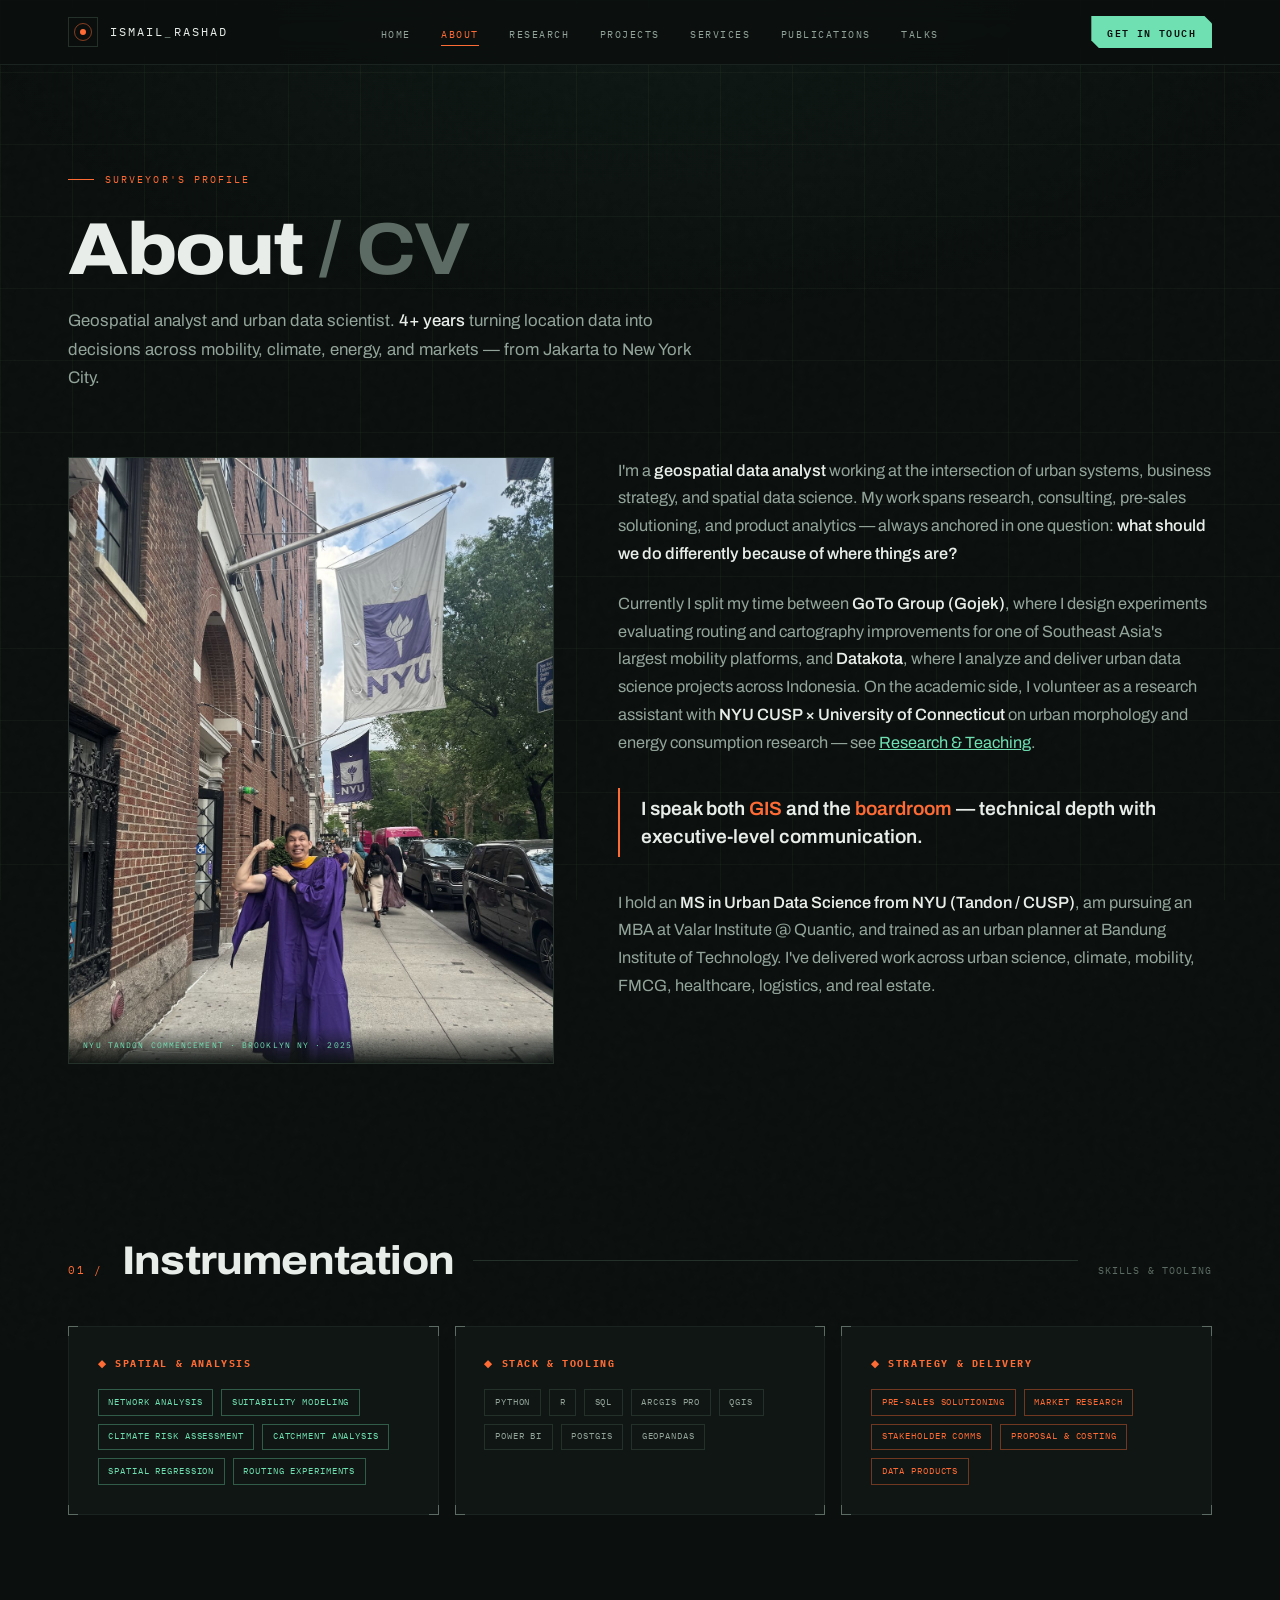
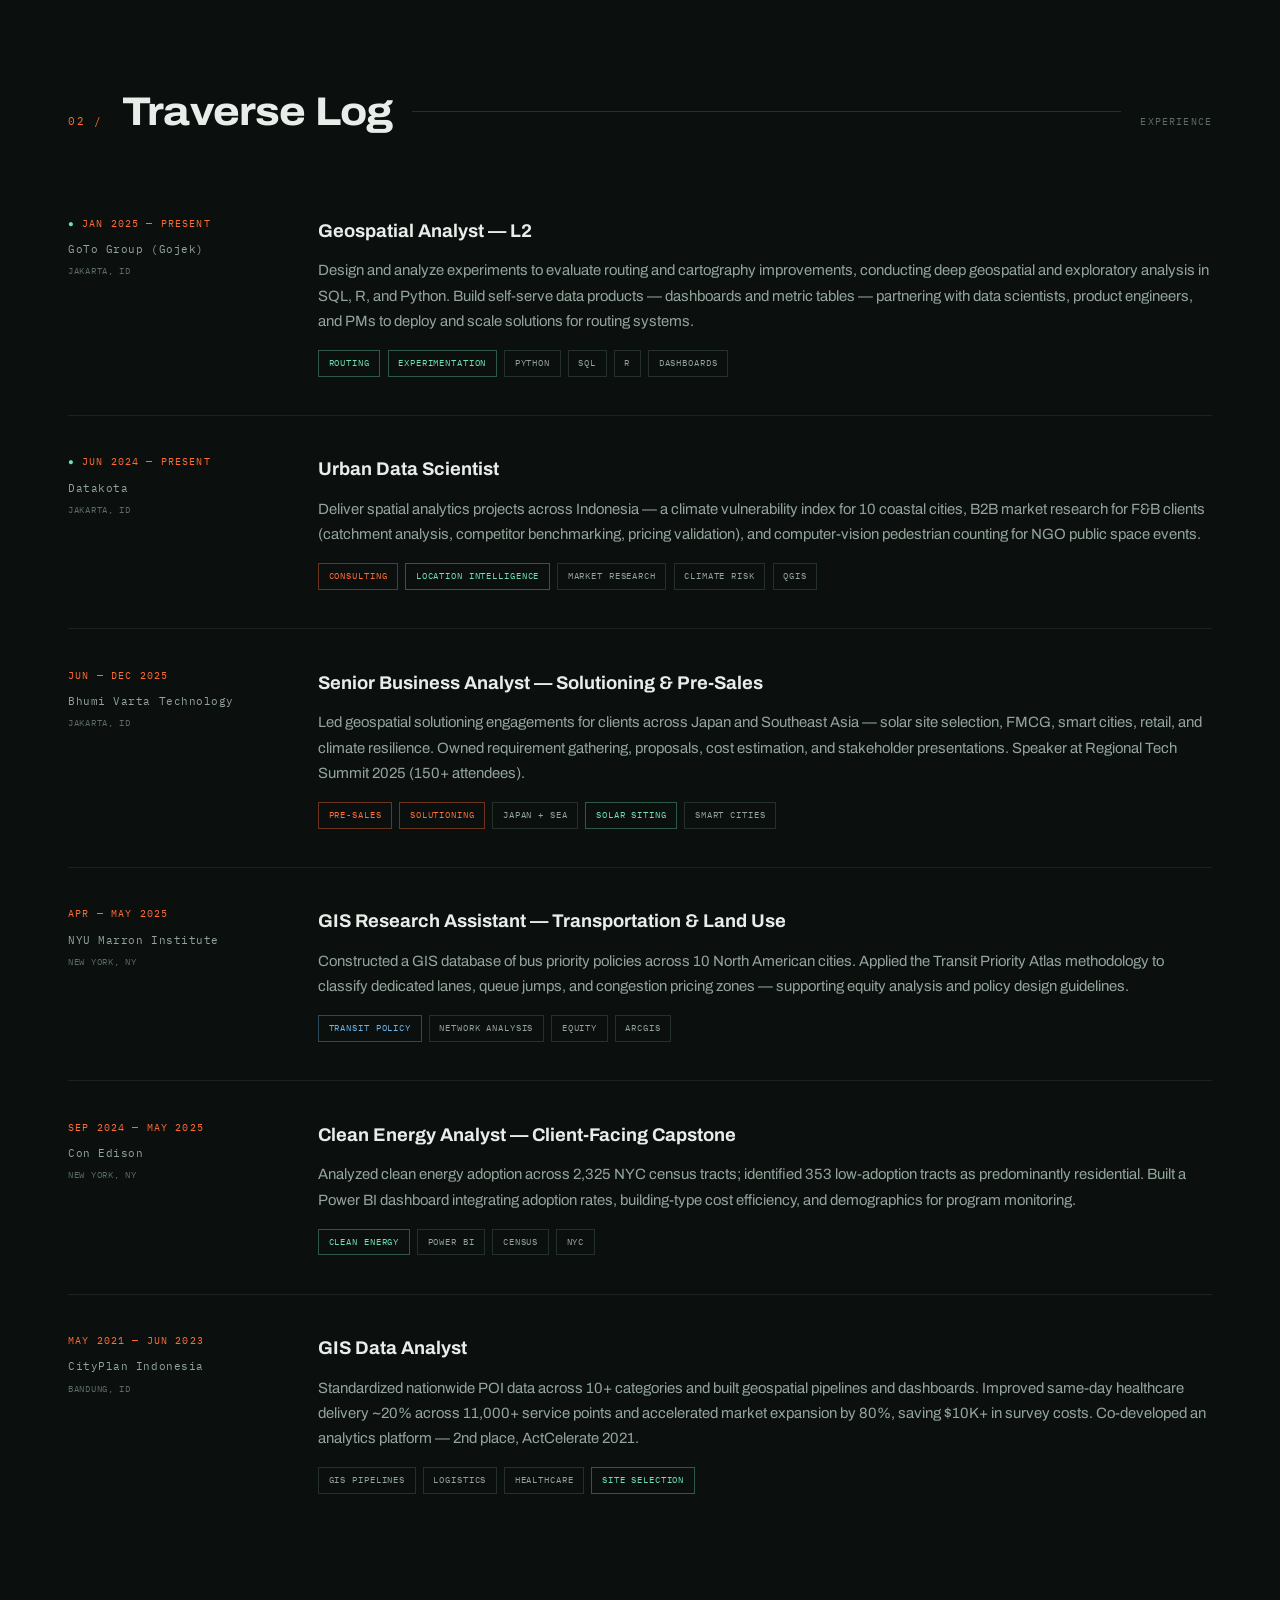
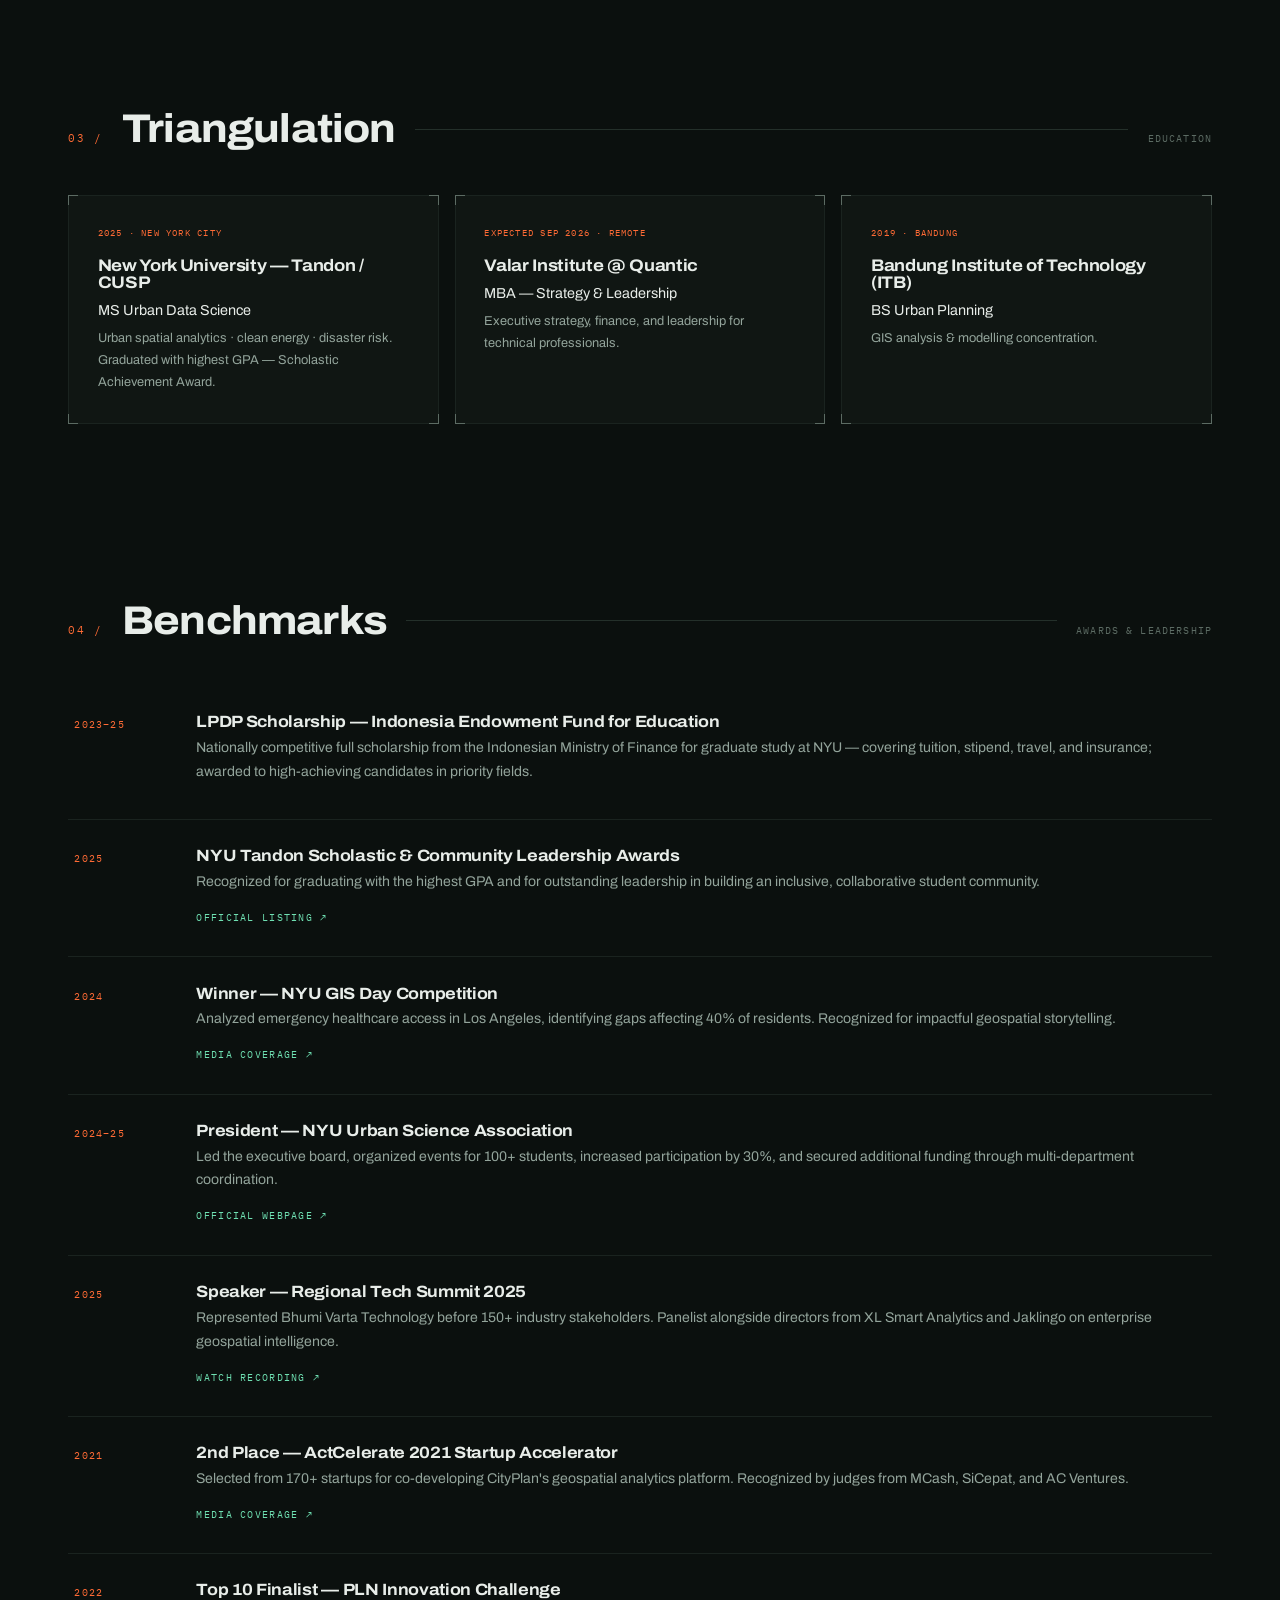
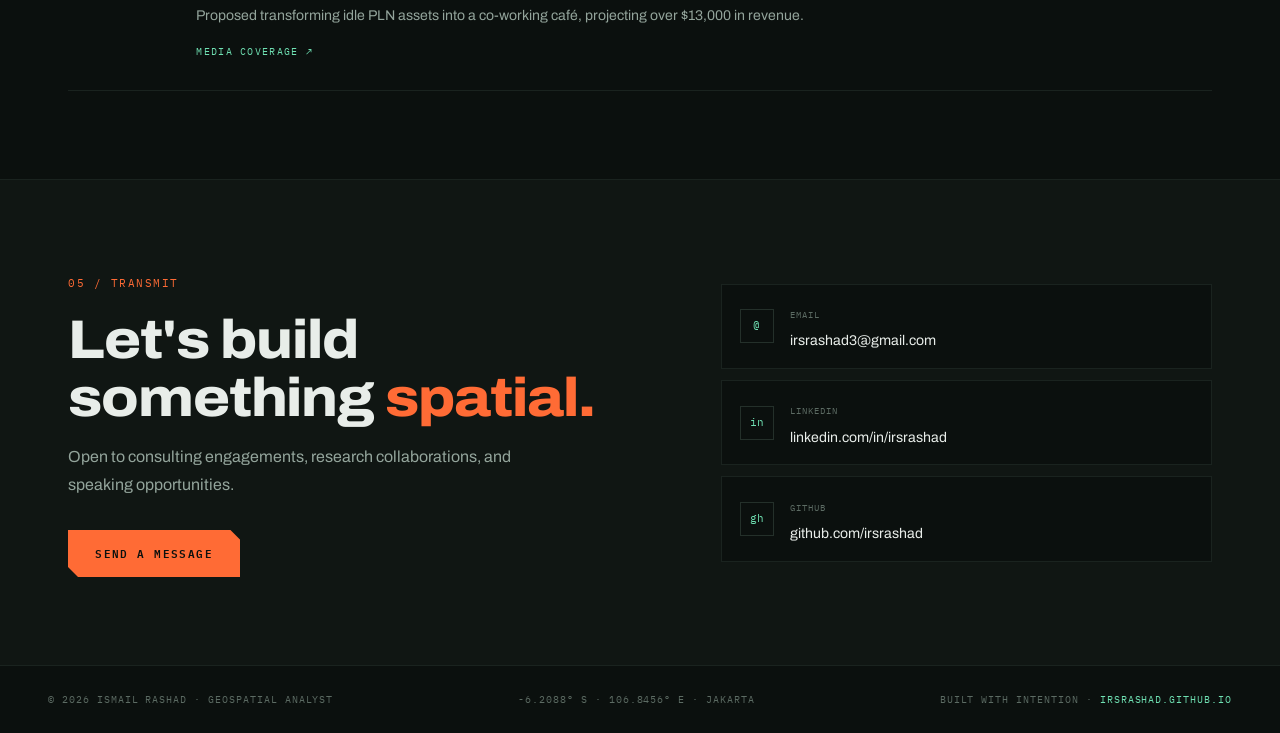
==== about.html @ 043fd542 "Move career map to home page, add image project cards, expand to 13 projects - Field Map section on " ====
<!DOCTYPE html>
<html lang="en">
<head>
  <meta charset="UTF-8" />
  <meta name="viewport" content="width=device-width, initial-scale=1.0" />
  <title>About — Ismail Rashad</title>
  <meta name="description" content="Profile, experience, education, and awards of Ismail Rashad — geospatial analyst and urban data scientist." />
  <link rel="preconnect" href="https://fonts.googleapis.com" />
  <link rel="preconnect" href="https://fonts.gstatic.com" crossorigin />
  <link href="https://fonts.googleapis.com/css2?family=Archivo:ital,wdth,wght@0,62..125,100..900;1,62..125,100..900&family=IBM+Plex+Mono:wght@400;500;600&display=swap" rel="stylesheet" />
  <link rel="stylesheet" href="assets/css/style.css" />
  <style>
    .profile-grid { display: grid; grid-template-columns: 0.9fr 1.1fr; gap: 4rem; align-items: start; }
    .photo-frame { position: relative; border: 1px solid var(--line); }
    .photo-frame img { display: block; width: 100%; aspect-ratio: 4/5; object-fit: cover; object-position: center top; filter: saturate(0.85); }
    .photo-frame .cap { position: absolute; left: 0; right: 0; bottom: 0; padding: 0.65rem 0.9rem; background: linear-gradient(transparent, rgba(11,16,14,0.92)); font-family: var(--font-mono); font-size: 0.53rem; letter-spacing: 0.13em; text-transform: uppercase; color: var(--mint); }
    .profile-bio p { color: var(--mist); font-size: 1.02rem; margin-bottom: 1.4rem; }
    .profile-bio p strong { color: var(--paper); font-weight: 550; }
    .pull-quote { border-left: 2px solid var(--survey); padding: 0.4rem 0 0.4rem 1.3rem; margin: 2rem 0; font-family: var(--font-display); font-size: 1.2rem; font-weight: 600; line-height: 1.45; color: var(--paper); }
    .pull-quote em { color: var(--survey); font-style: normal; }

    /* skills matrix */
    .skill-groups { display: grid; grid-template-columns: repeat(3, 1fr); gap: 1rem; }
    .skill-group h4 { font-family: var(--font-mono); font-size: 0.62rem; letter-spacing: 0.16em; text-transform: uppercase; color: var(--survey); margin-bottom: 1rem; }
    .skill-group .tags { gap: 0.5rem; }

    /* experience timeline */
    .xp-item {
      display: grid; grid-template-columns: 210px 1fr; gap: 2.5rem;
      padding: 2.4rem 0; border-bottom: 1px solid var(--line-soft); position: relative;
    }
    .xp-item:last-child { border-bottom: 0; }
    .xp-period { font-family: var(--font-mono); font-size: 0.6rem; letter-spacing: 0.12em; color: var(--survey); text-transform: uppercase; margin-bottom: 0.5rem; }
    .xp-org { font-family: var(--font-mono); font-size: 0.68rem; color: var(--mist); letter-spacing: 0.05em; }
    .xp-loc { font-family: var(--font-mono); font-size: 0.56rem; color: var(--faint); margin-top: 0.3rem; letter-spacing: 0.08em; }
    .xp-role { font-size: 1.15rem; font-weight: 700; font-family: var(--font-display); margin-bottom: 0.7rem; }
    .xp-desc { font-size: 0.93rem; color: var(--mist); margin-bottom: 1rem; }
    .xp-item.current .xp-period::before { content: '● '; color: var(--mint); }

    /* education */
    .edu-grid { display: grid; grid-template-columns: repeat(3, 1fr); gap: 1rem; }
    .edu-card .yr { font-family: var(--font-mono); font-size: 0.58rem; color: var(--survey); letter-spacing: 0.13em; margin-bottom: 1rem; display: block; }
    .edu-card h3 { font-size: 1.05rem; font-weight: 700; margin-bottom: 0.4rem; }
    .edu-card .deg { font-size: 0.9rem; color: var(--paper); margin-bottom: 0.35rem; }
    .edu-card .note { font-size: 0.8rem; color: var(--mist); }

    /* awards */
    .award-row {
      display: grid; grid-template-columns: 90px 1fr auto; gap: 2rem; align-items: start;
      padding: 1.7rem 0.4rem; border-bottom: 1px solid var(--line-soft);
      transition: background 0.2s, padding-left 0.25s;
    }
    .award-row:hover { background: var(--ink-2); padding-left: 1rem; }
    .award-yr { font-family: var(--font-mono); font-size: 0.62rem; color: var(--survey); letter-spacing: 0.12em; padding-top: 0.25rem; }
    .award-row h3 { font-size: 1.02rem; font-weight: 700; margin-bottom: 0.35rem; }
    .award-row p { font-size: 0.88rem; color: var(--mist); margin-bottom: 0.5rem; }
    @media (max-width: 920px) {
      .profile-grid { grid-template-columns: 1fr; gap: 2.5rem; }
      .skill-groups, .edu-grid { grid-template-columns: 1fr; }
      .xp-item { grid-template-columns: 1fr; gap: 0.7rem; }
      .award-row { grid-template-columns: 1fr; gap: 0.4rem; }
    }
  </style>
</head>
<body>
  <div class="graticule"></div>
  <div class="grain"></div>

  <header class="site-nav">
    <div class="nav-inner">
      <a class="brand" href="index.html">
        <span class="brand-mark"></span>
        <span class="brand-name">ISMAIL<em>_</em>RASHAD</span>
      </a>
      <ul class="nav-links">
        <li><a href="index.html">Home</a></li>
        <li><a href="about.html" class="active">About</a></li>
        <li><a href="research.html">Research</a></li>
        <li><a href="projects.html">Projects</a></li>
        <li><a href="services.html">Services</a></li>
        <li><a href="publications.html">Publications</a></li>
        <li><a href="talks.html">Talks</a></li>
      </ul>
      <a class="nav-cta" href="mailto:irsrashad3@gmail.com">Get in touch</a>
      <button class="nav-burger" aria-label="Menu"><span></span></button>
    </div>
  </header>
  <nav class="mobile-menu">
    <a href="index.html">Home</a>
    <a href="about.html" class="active">About</a>
    <a href="research.html">Research</a>
    <a href="projects.html">Projects</a>
    <a href="services.html">Services</a>
    <a href="publications.html">Publications</a>
    <a href="talks.html">Talks</a>
    <a href="mailto:irsrashad3@gmail.com">Get in touch ↗</a>
  </nav>

  <main>
    <div class="page-head">
      <span class="kicker">Surveyor's Profile</span>
      <h1>About <span class="dim">/ CV</span></h1>
      <p class="lede">Geospatial analyst and urban data scientist. <strong>4+ years</strong> turning location data into decisions across mobility, climate, energy, and markets — from Jakarta to New York City.</p>
    </div>

    <!-- PROFILE -->
    <section class="section" style="padding-top:1rem">
      <div class="profile-grid">
        <div class="reveal">
          <div class="photo-frame">
            <img src="photo.jpeg" alt="Ismail Rashad at NYU Tandon commencement" />
            <div class="cap">NYU TANDON COMMENCEMENT · BROOKLYN NY · 2025</div>
          </div>
        </div>
        <div class="profile-bio reveal d1">
          <p>I'm a <strong>geospatial data analyst</strong> working at the intersection of urban systems, business strategy, and spatial data science. My work spans research, consulting, pre-sales solutioning, and product analytics — always anchored in one question: <strong>what should we do differently because of where things are?</strong></p>
          <p>Currently I split my time between <strong>GoTo Group (Gojek)</strong>, where I design experiments evaluating routing and cartography improvements for one of Southeast Asia's largest mobility platforms, and <strong>Datakota</strong>, where I analyze and deliver urban data science projects across Indonesia. On the academic side, I volunteer as a research assistant with <strong>NYU CUSP × University of Connecticut</strong> on urban morphology and energy consumption research — see <a href="research.html" style="color:var(--mint)">Research &amp; Teaching</a>.</p>
          <div class="pull-quote">I speak both <em>GIS</em> and the <em>boardroom</em> — technical depth with executive-level communication.</div>
          <p>I hold an <strong>MS in Urban Data Science from NYU (Tandon / CUSP)</strong>, am pursuing an MBA at Valar Institute @ Quantic, and trained as an urban planner at Bandung Institute of Technology. I've delivered work across urban science, climate, mobility, FMCG, healthcare, logistics, and real estate.</p>
        </div>
      </div>
    </section>

    <!-- SKILLS -->
    <section class="section">
      <div class="section-head reveal">
        <span class="idx">01 /</span><h2>Instrumentation</h2><div class="rule"></div>
        <span class="side-note">SKILLS & TOOLING</span>
      </div>
      <div class="skill-groups">
        <div class="xcard skill-group reveal"><span class="xtick"></span>
          <h4>◆ Spatial & Analysis</h4>
          <div class="tags">
            <span class="tag cool">Network Analysis</span><span class="tag cool">Suitability Modeling</span>
            <span class="tag cool">Climate Risk Assessment</span><span class="tag cool">Catchment Analysis</span>
            <span class="tag cool">Spatial Regression</span><span class="tag cool">Routing Experiments</span>
          </div>
        </div>
        <div class="xcard skill-group reveal d1"><span class="xtick"></span>
          <h4>◆ Stack & Tooling</h4>
          <div class="tags">
            <span class="tag">Python</span><span class="tag">R</span><span class="tag">SQL</span>
            <span class="tag">ArcGIS Pro</span><span class="tag">QGIS</span><span class="tag">Power BI</span>
            <span class="tag">PostGIS</span><span class="tag">GeoPandas</span>
          </div>
        </div>
        <div class="xcard skill-group reveal d2"><span class="xtick"></span>
          <h4>◆ Strategy & Delivery</h4>
          <div class="tags">
            <span class="tag hot">Pre-Sales Solutioning</span><span class="tag hot">Market Research</span>
            <span class="tag hot">Stakeholder Comms</span><span class="tag hot">Proposal & Costing</span>
            <span class="tag hot">Data Products</span>
          </div>
        </div>
      </div>
    </section>

    <!-- EXPERIENCE -->
    <section class="section">
      <div class="section-head reveal">
        <span class="idx">02 /</span><h2>Traverse Log</h2><div class="rule"></div>
        <span class="side-note">EXPERIENCE</span>
      </div>
      <div>
        <div class="xp-item current reveal">
          <div><div class="xp-period">Jan 2025 — Present</div><div class="xp-org">GoTo Group (Gojek)</div><div class="xp-loc">JAKARTA, ID</div></div>
          <div>
            <div class="xp-role">Geospatial Analyst — L2</div>
            <div class="xp-desc">Design and analyze experiments to evaluate routing and cartography improvements, conducting deep geospatial and exploratory analysis in SQL, R, and Python. Build self-serve data products — dashboards and metric tables — partnering with data scientists, product engineers, and PMs to deploy and scale solutions for routing systems.</div>
            <div class="tags"><span class="tag cool">Routing</span><span class="tag cool">Experimentation</span><span class="tag">Python</span><span class="tag">SQL</span><span class="tag">R</span><span class="tag">Dashboards</span></div>
          </div>
        </div>
        <div class="xp-item current reveal">
          <div><div class="xp-period">Jun 2024 — Present</div><div class="xp-org">Datakota</div><div class="xp-loc">JAKARTA, ID</div></div>
          <div>
            <div class="xp-role">Urban Data Scientist</div>
            <div class="xp-desc">Deliver spatial analytics projects across Indonesia — a climate vulnerability index for 10 coastal cities, B2B market research for F&B clients (catchment analysis, competitor benchmarking, pricing validation), and computer-vision pedestrian counting for NGO public space events.</div>
            <div class="tags"><span class="tag hot">Consulting</span><span class="tag cool">Location Intelligence</span><span class="tag">Market Research</span><span class="tag">Climate Risk</span><span class="tag">QGIS</span></div>
          </div>
        </div>
        <div class="xp-item reveal">
          <div><div class="xp-period">Jun — Dec 2025</div><div class="xp-org">Bhumi Varta Technology</div><div class="xp-loc">JAKARTA, ID</div></div>
          <div>
            <div class="xp-role">Senior Business Analyst — Solutioning & Pre-Sales</div>
            <div class="xp-desc">Led geospatial solutioning engagements for clients across Japan and Southeast Asia — solar site selection, FMCG, smart cities, retail, and climate resilience. Owned requirement gathering, proposals, cost estimation, and stakeholder presentations. Speaker at Regional Tech Summit 2025 (150+ attendees).</div>
            <div class="tags"><span class="tag hot">Pre-Sales</span><span class="tag hot">Solutioning</span><span class="tag">Japan + SEA</span><span class="tag cool">Solar Siting</span><span class="tag">Smart Cities</span></div>
          </div>
        </div>
        <div class="xp-item reveal">
          <div><div class="xp-period">Apr — May 2025</div><div class="xp-org">NYU Marron Institute</div><div class="xp-loc">NEW YORK, NY</div></div>
          <div>
            <div class="xp-role">GIS Research Assistant — Transportation & Land Use</div>
            <div class="xp-desc">Constructed a GIS database of bus priority policies across 10 North American cities. Applied the Transit Priority Atlas methodology to classify dedicated lanes, queue jumps, and congestion pricing zones — supporting equity analysis and policy design guidelines.</div>
            <div class="tags"><span class="tag hydro">Transit Policy</span><span class="tag">Network Analysis</span><span class="tag">Equity</span><span class="tag">ArcGIS</span></div>
          </div>
        </div>
        <div class="xp-item reveal">
          <div><div class="xp-period">Sep 2024 — May 2025</div><div class="xp-org">Con Edison</div><div class="xp-loc">NEW YORK, NY</div></div>
          <div>
            <div class="xp-role">Clean Energy Analyst — Client-Facing Capstone</div>
            <div class="xp-desc">Analyzed clean energy adoption across 2,325 NYC census tracts; identified 353 low-adoption tracts as predominantly residential. Built a Power BI dashboard integrating adoption rates, building-type cost efficiency, and demographics for program monitoring.</div>
            <div class="tags"><span class="tag cool">Clean Energy</span><span class="tag">Power BI</span><span class="tag">Census</span><span class="tag">NYC</span></div>
          </div>
        </div>
        <div class="xp-item reveal">
          <div><div class="xp-period">May 2021 — Jun 2023</div><div class="xp-org">CityPlan Indonesia</div><div class="xp-loc">BANDUNG, ID</div></div>
          <div>
            <div class="xp-role">GIS Data Analyst</div>
            <div class="xp-desc">Standardized nationwide POI data across 10+ categories and built geospatial pipelines and dashboards. Improved same-day healthcare delivery ~20% across 11,000+ service points and accelerated market expansion by 80%, saving $10K+ in survey costs. Co-developed an analytics platform — 2nd place, ActCelerate 2021.</div>
            <div class="tags"><span class="tag">GIS Pipelines</span><span class="tag">Logistics</span><span class="tag">Healthcare</span><span class="tag cool">Site Selection</span></div>
          </div>
        </div>
      </div>
    </section>

    <!-- EDUCATION -->
    <section class="section">
      <div class="section-head reveal">
        <span class="idx">03 /</span><h2>Triangulation</h2><div class="rule"></div>
        <span class="side-note">EDUCATION</span>
      </div>
      <div class="edu-grid">
        <div class="xcard edu-card reveal"><span class="xtick"></span>
          <span class="yr">2025 · NEW YORK CITY</span>
          <h3>New York University — Tandon / CUSP</h3>
          <div class="deg">MS Urban Data Science</div>
          <div class="note">Urban spatial analytics · clean energy · disaster risk. Graduated with highest GPA — Scholastic Achievement Award.</div>
        </div>
        <div class="xcard edu-card reveal d1"><span class="xtick"></span>
          <span class="yr">EXPECTED SEP 2026 · REMOTE</span>
          <h3>Valar Institute @ Quantic</h3>
          <div class="deg">MBA — Strategy & Leadership</div>
          <div class="note">Executive strategy, finance, and leadership for technical professionals.</div>
        </div>
        <div class="xcard edu-card reveal d2"><span class="xtick"></span>
          <span class="yr">2019 · BANDUNG</span>
          <h3>Bandung Institute of Technology (ITB)</h3>
          <div class="deg">BS Urban Planning</div>
          <div class="note">GIS analysis & modelling concentration.</div>
        </div>
      </div>
    </section>

    <!-- AWARDS -->
    <section class="section">
      <div class="section-head reveal">
        <span class="idx">04 /</span><h2>Benchmarks</h2><div class="rule"></div>
        <span class="side-note">AWARDS & LEADERSHIP</span>
      </div>
      <div class="reveal">
        <div class="award-row">
          <span class="award-yr">2023–25</span>
          <div>
            <h3>LPDP Scholarship — Indonesia Endowment Fund for Education</h3>
            <p>Nationally competitive full scholarship from the Indonesian Ministry of Finance for graduate study at NYU — covering tuition, stipend, travel, and insurance; awarded to high-achieving candidates in priority fields.</p>
          </div>
        </div>
        <div class="award-row">
          <span class="award-yr">2025</span>
          <div>
            <h3>NYU Tandon Scholastic & Community Leadership Awards</h3>
            <p>Recognized for graduating with the highest GPA and for outstanding leadership in building an inclusive, collaborative student community.</p>
            <a class="text-link ext" href="https://engineering.nyu.edu/life-tandon/student-life/commencement/2025/awards#chapter-id-70611" target="_blank" rel="noopener">Official listing</a>
          </div>
        </div>
        <div class="award-row">
          <span class="award-yr">2024</span>
          <div>
            <h3>Winner — NYU GIS Day Competition</h3>
            <p>Analyzed emergency healthcare access in Los Angeles, identifying gaps affecting 40% of residents. Recognized for impactful geospatial storytelling.</p>
            <a class="text-link ext" href="https://www.instagram.com/p/DDKSDlGxtjc/" target="_blank" rel="noopener">Media coverage</a>
          </div>
        </div>
        <div class="award-row">
          <span class="award-yr">2024–25</span>
          <div>
            <h3>President — NYU Urban Science Association</h3>
            <p>Led the executive board, organized events for 100+ students, increased participation by 30%, and secured additional funding through multi-department coordination.</p>
            <a class="text-link ext" href="https://engage.nyu.edu/organization/applied-urban-science-association" target="_blank" rel="noopener">Official webpage</a>
          </div>
        </div>
        <div class="award-row">
          <span class="award-yr">2025</span>
          <div>
            <h3>Speaker — Regional Tech Summit 2025</h3>
            <p>Represented Bhumi Varta Technology before 150+ industry stakeholders. Panelist alongside directors from XL Smart Analytics and Jaklingo on enterprise geospatial intelligence.</p>
            <a class="text-link ext" href="https://www.youtube.com/watch?v=IjTO3rHgfrs&t=1560s" target="_blank" rel="noopener">Watch recording</a>
          </div>
        </div>
        <div class="award-row">
          <span class="award-yr">2021</span>
          <div>
            <h3>2nd Place — ActCelerate 2021 Startup Accelerator</h3>
            <p>Selected from 170+ startups for co-developing CityPlan's geospatial analytics platform. Recognized by judges from MCash, SiCepat, and AC Ventures.</p>
            <a class="text-link ext" href="https://news.dailysocial.id/post/algobash-menjadi-pemenang-actcelerate-2021/" target="_blank" rel="noopener">Media coverage</a>
          </div>
        </div>
        <div class="award-row">
          <span class="award-yr">2022</span>
          <div>
            <h3>Top 10 Finalist — PLN Innovation Challenge</h3>
            <p>Proposed transforming idle PLN assets into a co-working café, projecting over $13,000 in revenue.</p>
            <a class="text-link ext" href="https://www.linkedin.com/posts/cityplanindonesia_cityplan-pln-startup-activity-7043492118874488833-aIBo" target="_blank" rel="noopener">Media coverage</a>
          </div>
        </div>
      </div>
    </section>
  </main>

  <!-- CONTACT BAND -->
  <div class="contact-band" id="contact">
    <div class="section">
      <div class="reveal">
        <span class="mono" style="color:var(--survey)">05 / TRANSMIT</span>
        <h2 style="margin-top:1rem">Let's build something <span>spatial.</span></h2>
        <p>Open to consulting engagements, research collaborations, and speaking opportunities.</p>
        <a href="mailto:irsrashad3@gmail.com" class="btn btn-solid">Send a message</a>
      </div>
      <div class="contact-list reveal d1">
        <a class="contact-row" href="mailto:irsrashad3@gmail.com">
          <span class="ic">@</span>
          <span><span class="lbl">Email</span><br><span class="val">irsrashad3@gmail.com</span></span>
        </a>
        <a class="contact-row" href="https://linkedin.com/in/irsrashad" target="_blank" rel="noopener">
          <span class="ic">in</span>
          <span><span class="lbl">LinkedIn</span><br><span class="val">linkedin.com/in/irsrashad</span></span>
        </a>
        <a class="contact-row" href="https://github.com/irsrashad" target="_blank" rel="noopener">
          <span class="ic">gh</span>
          <span><span class="lbl">GitHub</span><br><span class="val">github.com/irsrashad</span></span>
        </a>
      </div>
    </div>
  </div>

  <footer class="site-footer">
    <span>© 2026 ISMAIL RASHAD · GEOSPATIAL ANALYST</span>
    <span class="coords" data-coords>-6.2088° S · 106.8456° E · JAKARTA</span>
    <span>BUILT WITH INTENTION · <a href="https://irsrashad.github.io">IRSRASHAD.GITHUB.IO</a></span>
  </footer>

  <script src="assets/js/main.js"></script>
</body>
</html>
---- assets/css/style.css ----
/* ============================================================
   IRSRASHAD.GITHUB.IO — "CARTOGRAPHY LAB" DESIGN SYSTEM
   Dark field-atlas aesthetic · survey orange + topo mint
   ============================================================ */

:root {
  --ink:        #0b100e;   /* deep moss black */
  --ink-2:      #101613;   /* raised surface */
  --ink-3:      #151d19;   /* higher surface */
  --line:       #24302a;   /* hairline borders */
  --line-soft:  #1a231f;
  --grid:       rgba(155, 191, 136, 0.05);

  --paper:      #e8ede9;   /* primary text */
  --mist:       #93a49b;   /* secondary text */
  --faint:      #5c6b63;   /* tertiary / labels */

  --survey:     #ff6b35;   /* survey-marker orange */
  --survey-dim: rgba(255, 107, 53, 0.14);
  --mint:       #6fe0b2;   /* topo mint */
  --mint-dim:   rgba(111, 224, 178, 0.12);
  --sky:        #6db5e8;   /* hydro blue */

  --font-display: 'Archivo', sans-serif;
  --font-body:    'Archivo', sans-serif;
  --font-mono:    'IBM Plex Mono', monospace;

  --pad-x: clamp(1.25rem, 4vw, 3rem);
  --max-w: 1240px;
}

* { margin: 0; padding: 0; box-sizing: border-box; }
html { scroll-behavior: smooth; }

body {
  background: var(--ink);
  color: var(--paper);
  font-family: var(--font-body);
  font-weight: 400;
  font-size: 16px;
  line-height: 1.7;
  overflow-x: hidden;
  -webkit-font-smoothing: antialiased;
}

::selection { background: var(--survey); color: var(--ink); }

/* ---------- GRATICULE BACKGROUND ---------- */
.graticule {
  position: fixed; inset: 0; z-index: 0; pointer-events: none;
  background-image:
    linear-gradient(var(--grid) 1px, transparent 1px),
    linear-gradient(90deg, var(--grid) 1px, transparent 1px);
  background-size: 72px 72px;
}
.graticule::after {
  content: ''; position: absolute; inset: 0;
  background: radial-gradient(ellipse 90% 60% at 50% 0%, rgba(111,224,178,0.045), transparent 60%);
}

/* subtle film grain */
.grain {
  position: fixed; inset: -50%; z-index: 1; pointer-events: none; opacity: 0.35;
  background-image: url("data:image/svg+xml,%3Csvg viewBox='0 0 256 256' xmlns='http://www.w3.org/2000/svg'%3E%3Cfilter id='n'%3E%3CfeTurbulence type='fractalNoise' baseFrequency='0.85' numOctaves='2' stitchTiles='stitch'/%3E%3CfeColorMatrix type='saturate' values='0'/%3E%3C/filter%3E%3Crect width='100%25' height='100%25' filter='url(%23n)' opacity='0.05'/%3E%3C/svg%3E");
  animation: grain-shift 9s steps(6) infinite;
}
@keyframes grain-shift {
  0%,100% { transform: translate(0,0); } 20% { transform: translate(-2%,3%); }
  40% { transform: translate(3%,-2%); } 60% { transform: translate(-3%,-3%); } 80% { transform: translate(2%,2%); }
}

main, .page-shell { position: relative; z-index: 2; }

/* ---------- TYPOGRAPHY UTILITIES ---------- */
.mono {
  font-family: var(--font-mono);
  font-size: 0.68rem;
  letter-spacing: 0.14em;
  text-transform: uppercase;
}
h1, h2, h3, .display {
  font-family: var(--font-display);
  font-stretch: 110%;
  letter-spacing: -0.02em;
  line-height: 1.05;
}

/* ---------- TOP TICKER BAR ---------- */
.ticker-bar {
  position: relative; z-index: 60;
  border-bottom: 1px solid var(--line-soft);
  background: var(--ink);
  overflow: hidden; white-space: nowrap;
  padding: 0.42rem 0;
}
.ticker-track { display: inline-block; animation: ticker 52s linear infinite; }
.ticker-track span {
  font-family: var(--font-mono); font-size: 0.6rem; letter-spacing: 0.16em;
  text-transform: uppercase; color: var(--faint); padding: 0 1.6rem;
}
.ticker-track span b { color: var(--mint); font-weight: 400; }
.ticker-track span i { color: var(--survey); font-style: normal; }
@keyframes ticker { from { transform: translateX(0); } to { transform: translateX(-50%); } }

/* ---------- NAV ---------- */
header.site-nav {
  position: sticky; top: 0; z-index: 50;
  background: rgba(11, 16, 14, 0.86);
  backdrop-filter: blur(12px);
  border-bottom: 1px solid var(--line-soft);
}
.nav-inner {
  max-width: var(--max-w); margin: 0 auto; padding: 0 var(--pad-x);
  display: flex; align-items: center; justify-content: space-between;
  height: 64px;
}
.brand { display: flex; align-items: center; gap: 0.75rem; text-decoration: none; }
.brand-mark {
  width: 30px; height: 30px; flex-shrink: 0;
  display: grid; place-items: center;
  border: 1px solid var(--line); position: relative;
}
.brand-mark::before {
  content: ''; position: absolute; width: 6px; height: 6px;
  background: var(--survey); border-radius: 50%;
}
.brand-mark::after {
  content: ''; position: absolute; width: 16px; height: 16px;
  border: 1px solid rgba(255,107,53,0.5); border-radius: 50%;
  animation: ping 2.6s ease-out infinite;
}
@keyframes ping { 0% { transform: scale(0.5); opacity: 1; } 100% { transform: scale(1.6); opacity: 0; } }
.brand-name { font-family: var(--font-mono); font-size: 0.72rem; letter-spacing: 0.18em; text-transform: uppercase; color: var(--paper); }
.brand-name em { font-style: normal; color: var(--faint); }

.nav-links { display: flex; align-items: center; gap: 1.9rem; list-style: none; }
.nav-links a {
  font-family: var(--font-mono); font-size: 0.63rem; letter-spacing: 0.15em;
  text-transform: uppercase; text-decoration: none; color: var(--mist);
  padding: 0.35rem 0; position: relative; transition: color 0.2s;
}
.nav-links a::before {
  content: ''; position: absolute; left: 0; bottom: 0; height: 1px; width: 0;
  background: var(--survey); transition: width 0.28s ease;
}
.nav-links a:hover { color: var(--paper); }
.nav-links a:hover::before { width: 100%; }
.nav-links a.active { color: var(--survey); }
.nav-links a.active::before { width: 100%; background: var(--survey); }

.nav-cta {
  font-family: var(--font-mono); font-size: 0.62rem; letter-spacing: 0.14em;
  text-transform: uppercase; text-decoration: none;
  color: var(--ink); background: var(--mint);
  padding: 0.5rem 1rem; font-weight: 600;
  clip-path: polygon(0 0, calc(100% - 8px) 0, 100% 8px, 100% 100%, 8px 100%, 0 calc(100% - 8px));
  transition: background 0.2s, color 0.2s;
}
.nav-cta:hover { background: var(--survey); }

/* hamburger */
.nav-burger {
  display: none; background: none; border: 1px solid var(--line);
  width: 38px; height: 38px; cursor: pointer; position: relative;
}
.nav-burger span, .nav-burger::before, .nav-burger::after {
  content: ''; position: absolute; left: 9px; right: 9px; height: 1.5px;
  background: var(--paper); transition: all 0.25s;
}
.nav-burger::before { top: 13px; } .nav-burger span { top: 18px; } .nav-burger::after { top: 23px; }
.nav-burger.open::before { top: 18px; transform: rotate(45deg); }
.nav-burger.open::after { top: 18px; transform: rotate(-45deg); }
.nav-burger.open span { opacity: 0; }

.mobile-menu {
  display: none; position: fixed; inset: 64px 0 auto 0; z-index: 49;
  background: var(--ink-2); border-bottom: 1px solid var(--line);
  padding: 1rem var(--pad-x) 1.6rem;
}
.mobile-menu.open { display: block; }
.mobile-menu a {
  display: block; padding: 0.85rem 0; text-decoration: none;
  font-family: var(--font-mono); font-size: 0.72rem; letter-spacing: 0.16em;
  text-transform: uppercase; color: var(--mist);
  border-bottom: 1px solid var(--line-soft);
}
.mobile-menu a.active { color: var(--survey); }

/* ---------- PAGE HEAD (interior pages) ---------- */
.page-head {
  max-width: var(--max-w); margin: 0 auto;
  padding: clamp(3.5rem, 8vw, 6rem) var(--pad-x) clamp(2rem, 4vw, 3rem);
}
.page-head .kicker {
  display: inline-flex; align-items: center; gap: 0.7rem;
  font-family: var(--font-mono); font-size: 0.64rem; letter-spacing: 0.2em;
  text-transform: uppercase; color: var(--survey); margin-bottom: 1.4rem;
}
.page-head .kicker::before { content: ''; width: 26px; height: 1px; background: var(--survey); }
.page-head h1 {
  font-size: clamp(2.6rem, 6vw, 4.6rem); font-weight: 800;
  margin-bottom: 1.2rem;
}
.page-head h1 .dim { color: var(--faint); font-weight: 700; }
.page-head .lede { max-width: 640px; color: var(--mist); font-size: 1.05rem; }
.page-head .lede strong { color: var(--paper); font-weight: 500; }

/* ---------- SECTIONS ---------- */
.section { max-width: var(--max-w); margin: 0 auto; padding: clamp(3rem, 7vw, 5.5rem) var(--pad-x); }
.section-head { display: flex; align-items: baseline; gap: 1.2rem; margin-bottom: 2.8rem; flex-wrap: wrap; }
.section-head .idx { font-family: var(--font-mono); font-size: 0.66rem; color: var(--survey); letter-spacing: 0.16em; }
.section-head h2 { font-size: clamp(1.7rem, 3.4vw, 2.5rem); font-weight: 750; }
.section-head .rule { flex: 1; height: 1px; background: var(--line); min-width: 40px; align-self: center; }
.section-head .side-note { font-family: var(--font-mono); font-size: 0.6rem; color: var(--faint); letter-spacing: 0.12em; text-transform: uppercase; }

/* ---------- CROSSHAIR CARD ---------- */
.xcard {
  position: relative; background: var(--ink-2);
  border: 1px solid var(--line-soft);
  padding: 1.8rem;
  transition: border-color 0.25s, transform 0.25s, background 0.25s;
}
.xcard .xtick { position: absolute; inset: 0; pointer-events: none; }
.xcard::before, .xcard::after,
.xcard .xtick::before, .xcard .xtick::after {
  content: ''; position: absolute; width: 9px; height: 9px;
  border-color: var(--faint); border-style: solid; border-width: 0;
  transition: border-color 0.25s;
}
.xcard::before { top: -1px; left: -1px; border-top-width: 1.5px; border-left-width: 1.5px; }
.xcard::after  { top: -1px; right: -1px; border-top-width: 1.5px; border-right-width: 1.5px; }
.xcard .xtick::before { bottom: -1px; left: -1px; border-bottom-width: 1.5px; border-left-width: 1.5px; }
.xcard .xtick::after  { bottom: -1px; right: -1px; border-bottom-width: 1.5px; border-right-width: 1.5px; }
.xcard:hover { border-color: var(--line); background: var(--ink-3); transform: translateY(-3px); }
.xcard:hover::before, .xcard:hover::after,
.xcard:hover .xtick::before, .xcard:hover .xtick::after { border-color: var(--survey); }

/* ---------- TAGS ---------- */
.tags { display: flex; flex-wrap: wrap; gap: 0.45rem; }
.tag {
  font-family: var(--font-mono); font-size: 0.55rem; letter-spacing: 0.1em;
  text-transform: uppercase; padding: 0.3rem 0.6rem;
  border: 1px solid var(--line); color: var(--mist); white-space: nowrap;
}
.tag.hot  { border-color: rgba(255,107,53,0.4);  color: var(--survey); }
.tag.cool { border-color: rgba(111,224,178,0.35); color: var(--mint); }
.tag.hydro{ border-color: rgba(109,181,232,0.35); color: var(--sky); }

/* ---------- BUTTONS ---------- */
.btn {
  display: inline-flex; align-items: center; gap: 0.6rem;
  font-family: var(--font-mono); font-size: 0.68rem; letter-spacing: 0.13em;
  text-transform: uppercase; text-decoration: none; font-weight: 600;
  padding: 0.9rem 1.7rem; transition: all 0.22s; cursor: pointer;
}
.btn-solid {
  background: var(--survey); color: var(--ink);
  clip-path: polygon(0 0, calc(100% - 10px) 0, 100% 10px, 100% 100%, 10px 100%, 0 calc(100% - 10px));
}
.btn-solid:hover { background: var(--mint); }
.btn-ghost { border: 1px solid var(--line); color: var(--mist); }
.btn-ghost:hover { border-color: var(--mint); color: var(--mint); }

.text-link {
  font-family: var(--font-mono); font-size: 0.62rem; letter-spacing: 0.13em;
  text-transform: uppercase; color: var(--mint); text-decoration: none;
  display: inline-flex; align-items: center; gap: 0.45rem;
}
.text-link::after { content: '→'; transition: transform 0.2s; }
.text-link:hover::after { transform: translateX(4px); }
.text-link.ext::after { content: '↗'; }
.text-link.ext:hover::after { transform: translate(2px, -2px); }
.text-link.off { color: var(--faint); pointer-events: none; }
.text-link.off::after { content: ''; }

/* ---------- REVEAL ANIMATION ---------- */
.reveal { opacity: 0; transform: translateY(26px); transition: opacity 0.7s ease, transform 0.7s ease; }
.reveal.on { opacity: 1; transform: translateY(0); }
.reveal.d1 { transition-delay: 0.08s; } .reveal.d2 { transition-delay: 0.16s; }
.reveal.d3 { transition-delay: 0.24s; } .reveal.d4 { transition-delay: 0.32s; }

/* ---------- CONTACT BAND ---------- */
.contact-band { border-top: 1px solid var(--line-soft); background: var(--ink-2); }
.contact-band .section { display: grid; grid-template-columns: 1.2fr 1fr; gap: 4rem; align-items: center; }
.contact-band h2 { font-size: clamp(2rem, 4.5vw, 3.4rem); font-weight: 800; margin-bottom: 1.1rem; }
.contact-band h2 span { color: var(--survey); }
.contact-band p { color: var(--mist); max-width: 480px; margin-bottom: 2rem; }
.contact-list { display: flex; flex-direction: column; gap: 0.7rem; }
.contact-row {
  display: flex; align-items: center; gap: 1rem; text-decoration: none;
  border: 1px solid var(--line-soft); background: var(--ink);
  padding: 0.9rem 1.1rem; transition: border-color 0.22s;
}
.contact-row:hover { border-color: var(--survey); }
.contact-row .ic {
  width: 34px; height: 34px; flex-shrink: 0; display: grid; place-items: center;
  border: 1px solid var(--line); font-family: var(--font-mono); font-size: 0.66rem;
  color: var(--mint);
}
.contact-row .lbl { font-family: var(--font-mono); font-size: 0.55rem; letter-spacing: 0.12em; text-transform: uppercase; color: var(--faint); }
.contact-row .val { font-size: 0.88rem; color: var(--paper); }

/* ---------- FOOTER ---------- */
footer.site-footer {
  position: relative; z-index: 2;
  border-top: 1px solid var(--line-soft);
  padding: 1.6rem var(--pad-x);
  display: flex; align-items: center; justify-content: space-between; gap: 1rem; flex-wrap: wrap;
  font-family: var(--font-mono); font-size: 0.6rem; letter-spacing: 0.1em;
  color: var(--faint); text-transform: uppercase;
}
footer.site-footer a { color: var(--mint); text-decoration: none; }
footer.site-footer .coords { color: var(--faint); }

/* ---------- RESPONSIVE ---------- */
@media (max-width: 920px) {
  .nav-links, .nav-cta { display: none; }
  .nav-burger { display: block; }
  .contact-band .section { grid-template-columns: 1fr; gap: 2.5rem; }
}
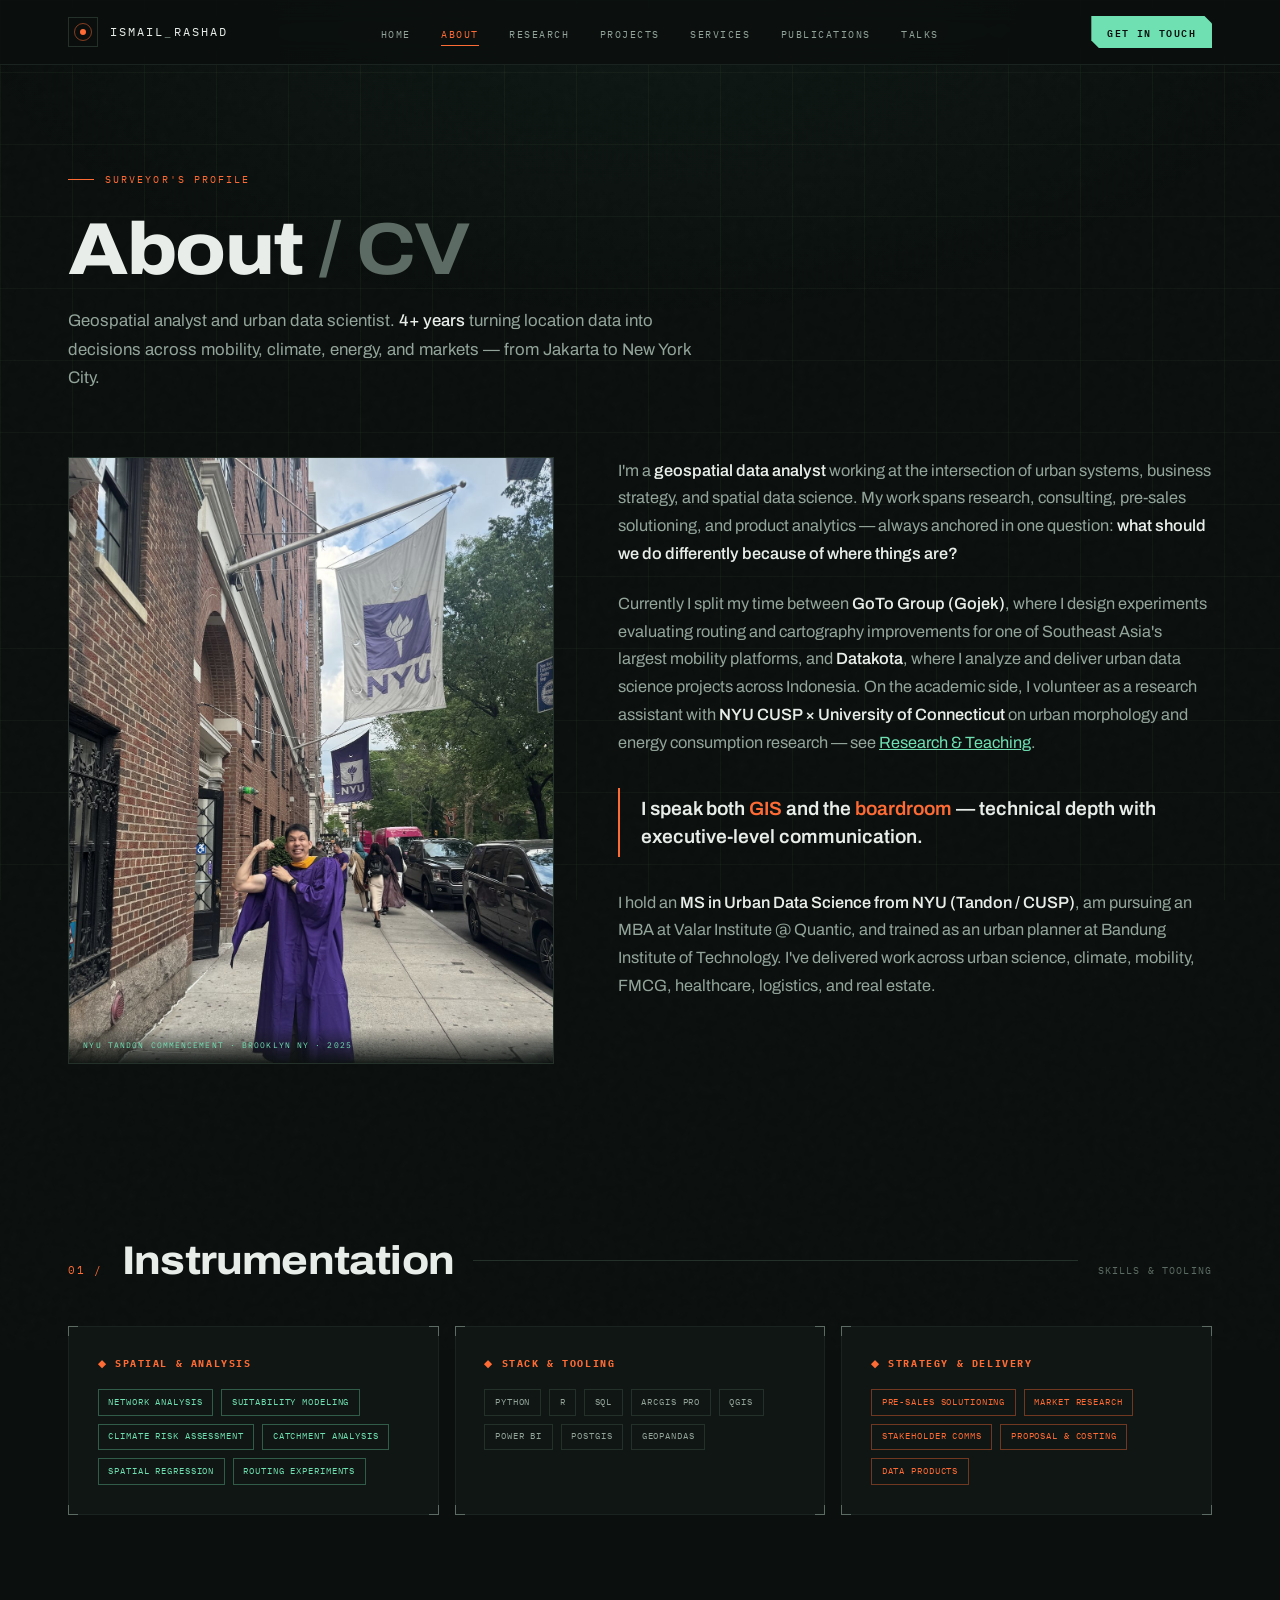
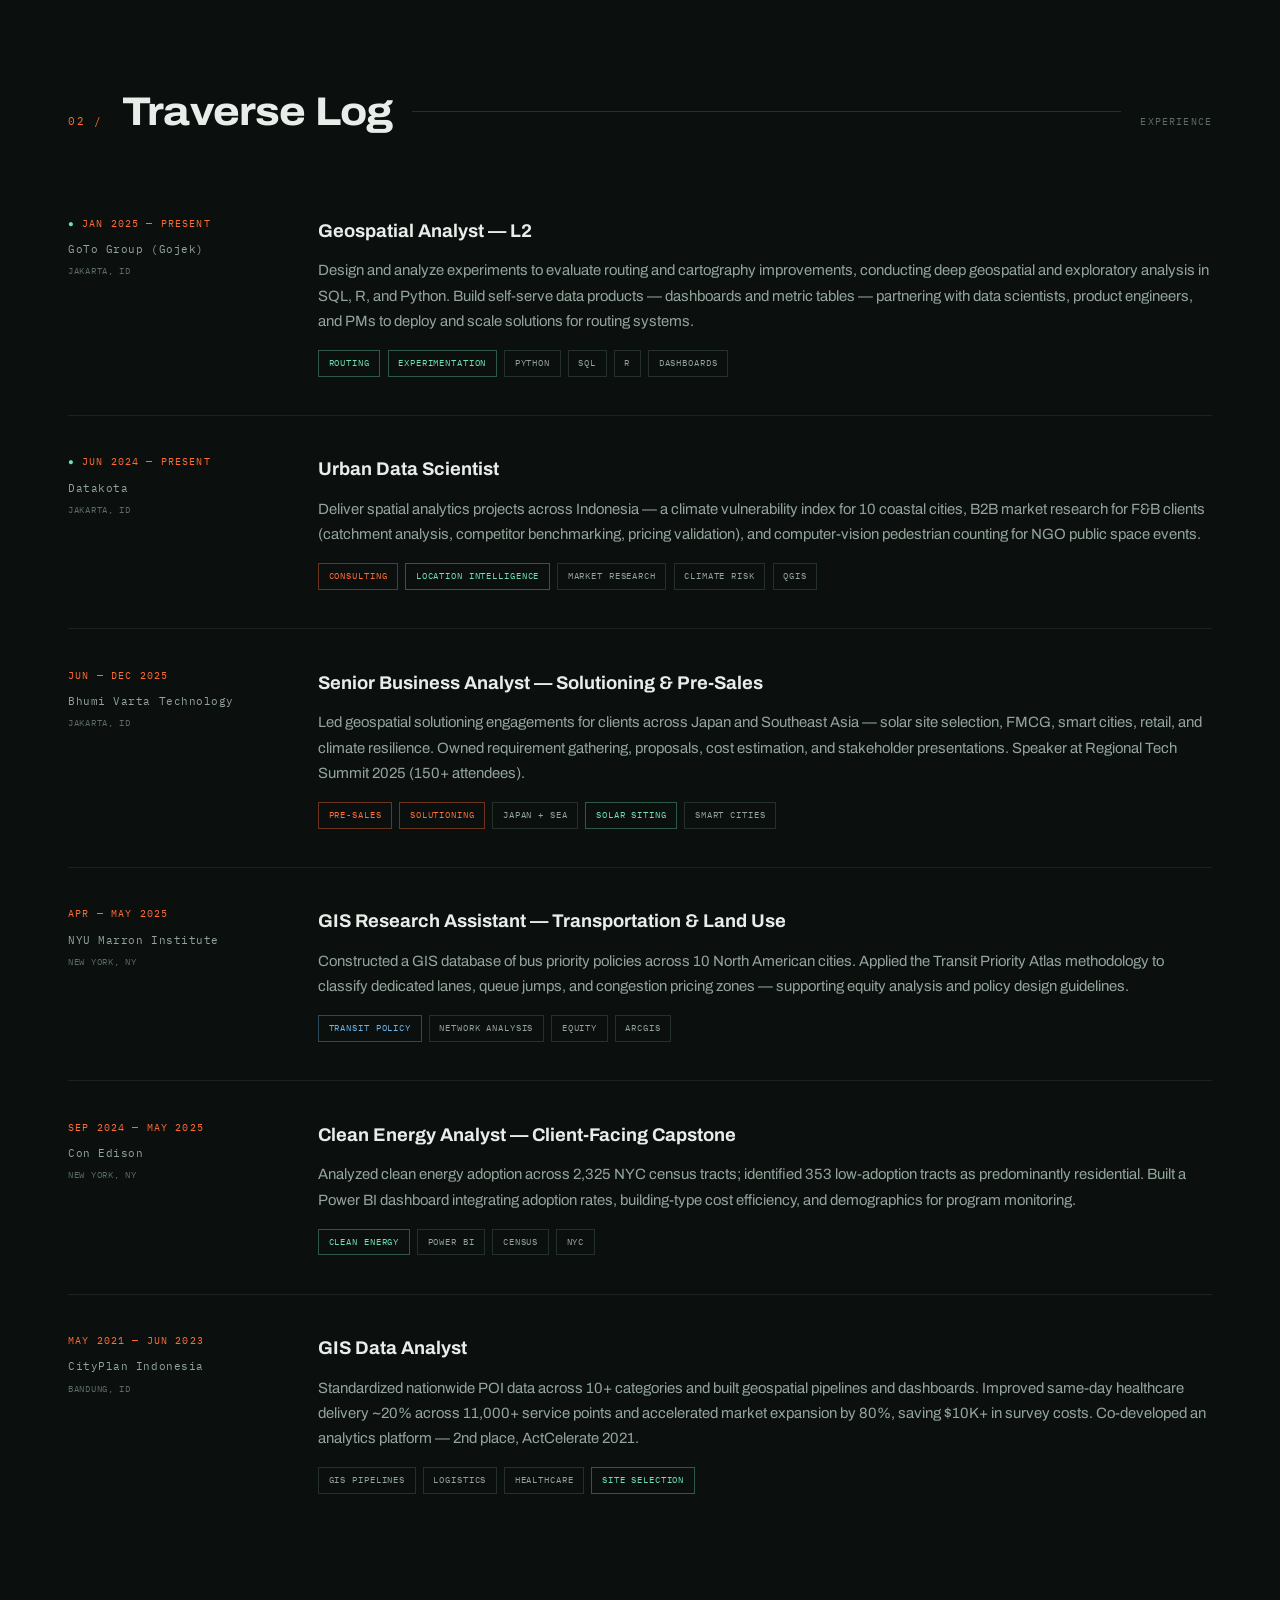
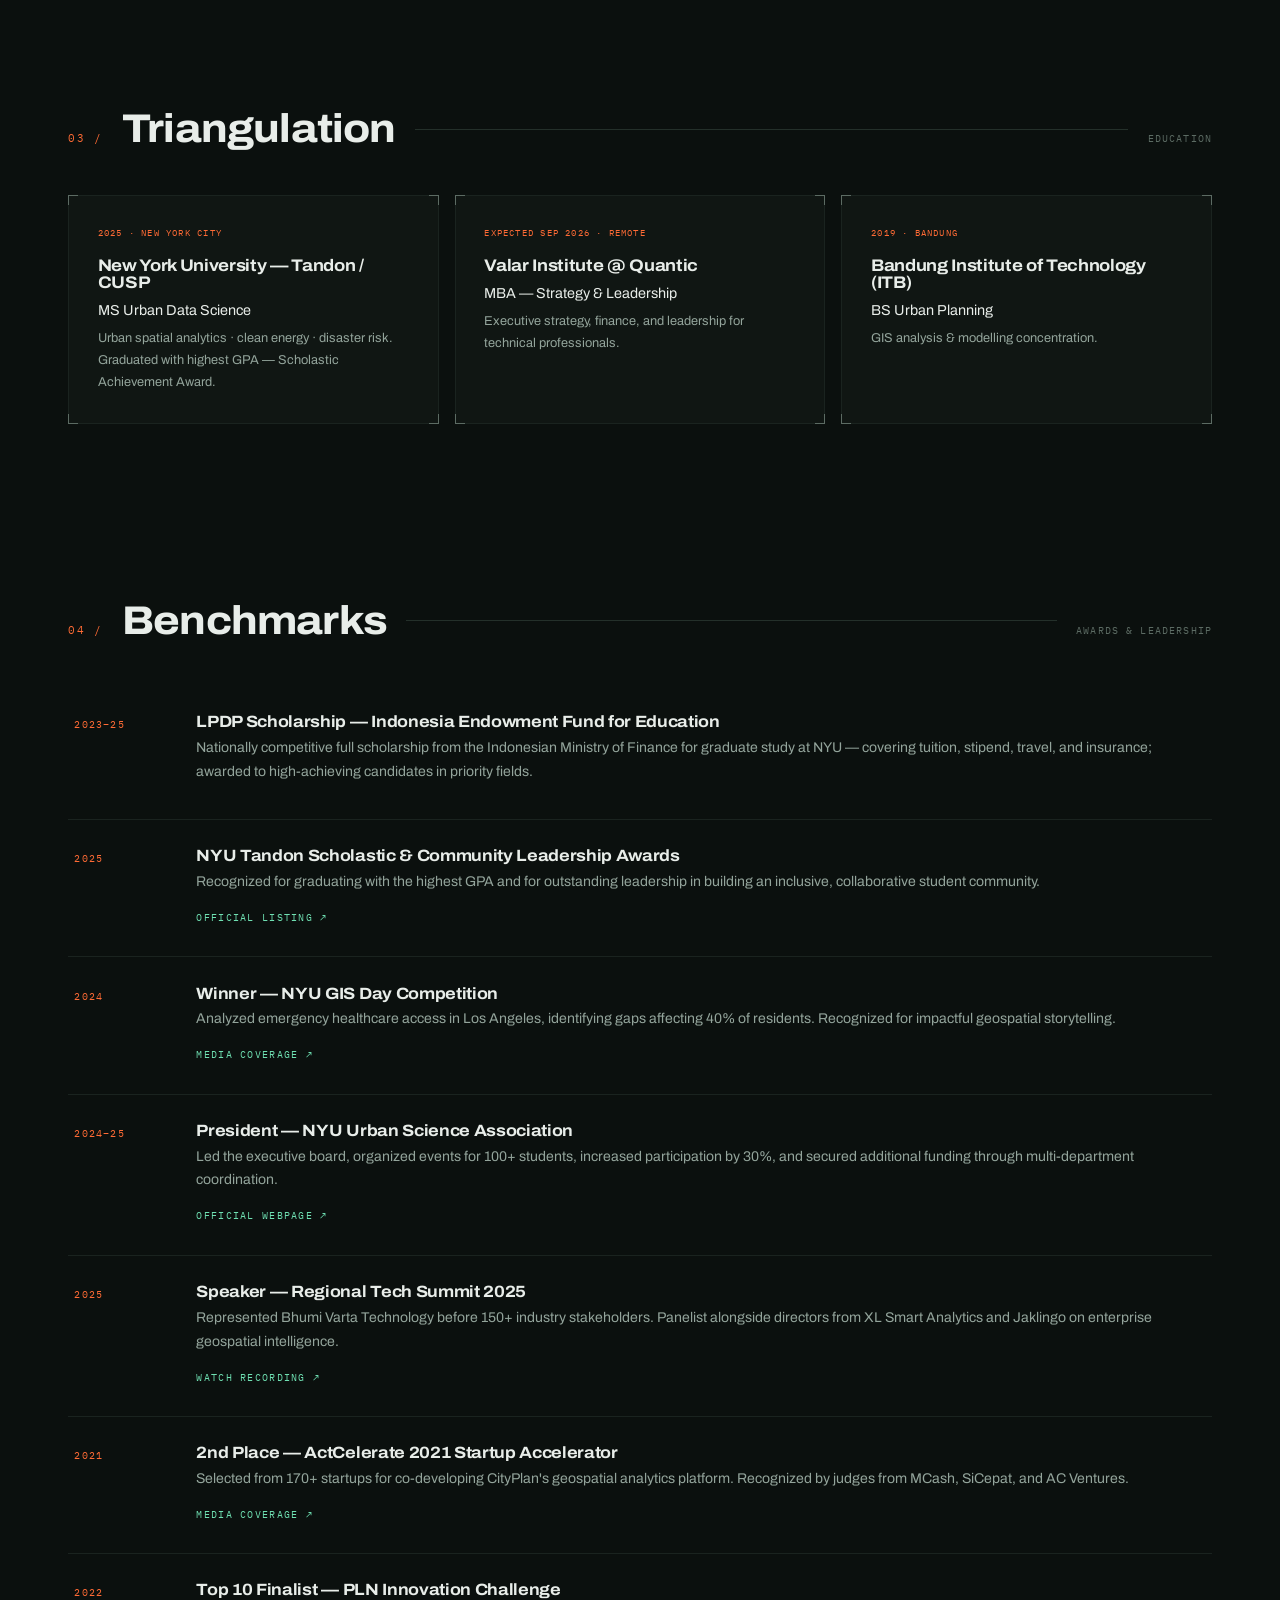
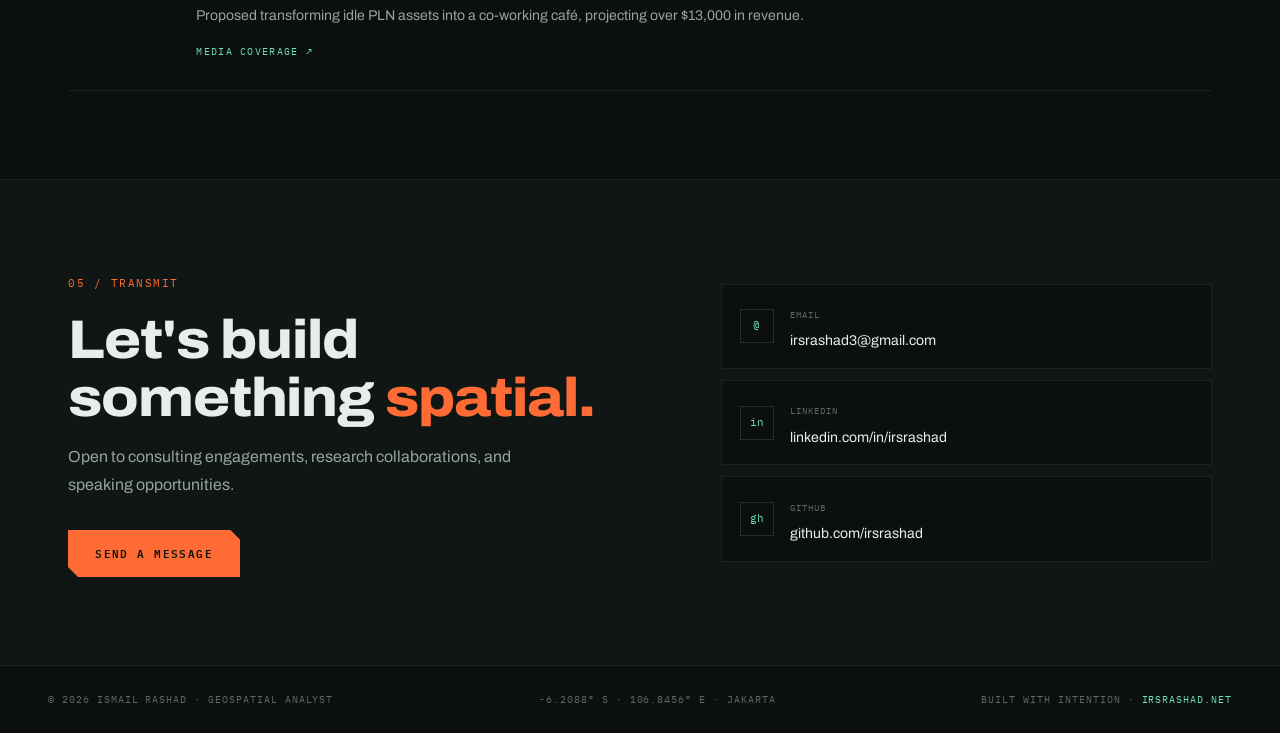
==== commit 7eea938d: "Add custom domain irsrashad.net (CNAME + footer links) Co-Authored-By: Claude Fable 5 <noreply@anthr" ====
--- a/about.html
+++ b/about.html
@@ -336,7 +336,7 @@
   <footer class="site-footer">
     <span>© 2026 ISMAIL RASHAD · GEOSPATIAL ANALYST</span>
     <span class="coords" data-coords>-6.2088° S · 106.8456° E · JAKARTA</span>
-    <span>BUILT WITH INTENTION · <a href="https://irsrashad.github.io">IRSRASHAD.GITHUB.IO</a></span>
+    <span>BUILT WITH INTENTION · <a href="https://irsrashad.net">IRSRASHAD.NET</a></span>
   </footer>
 
   <script src="assets/js/main.js"></script>
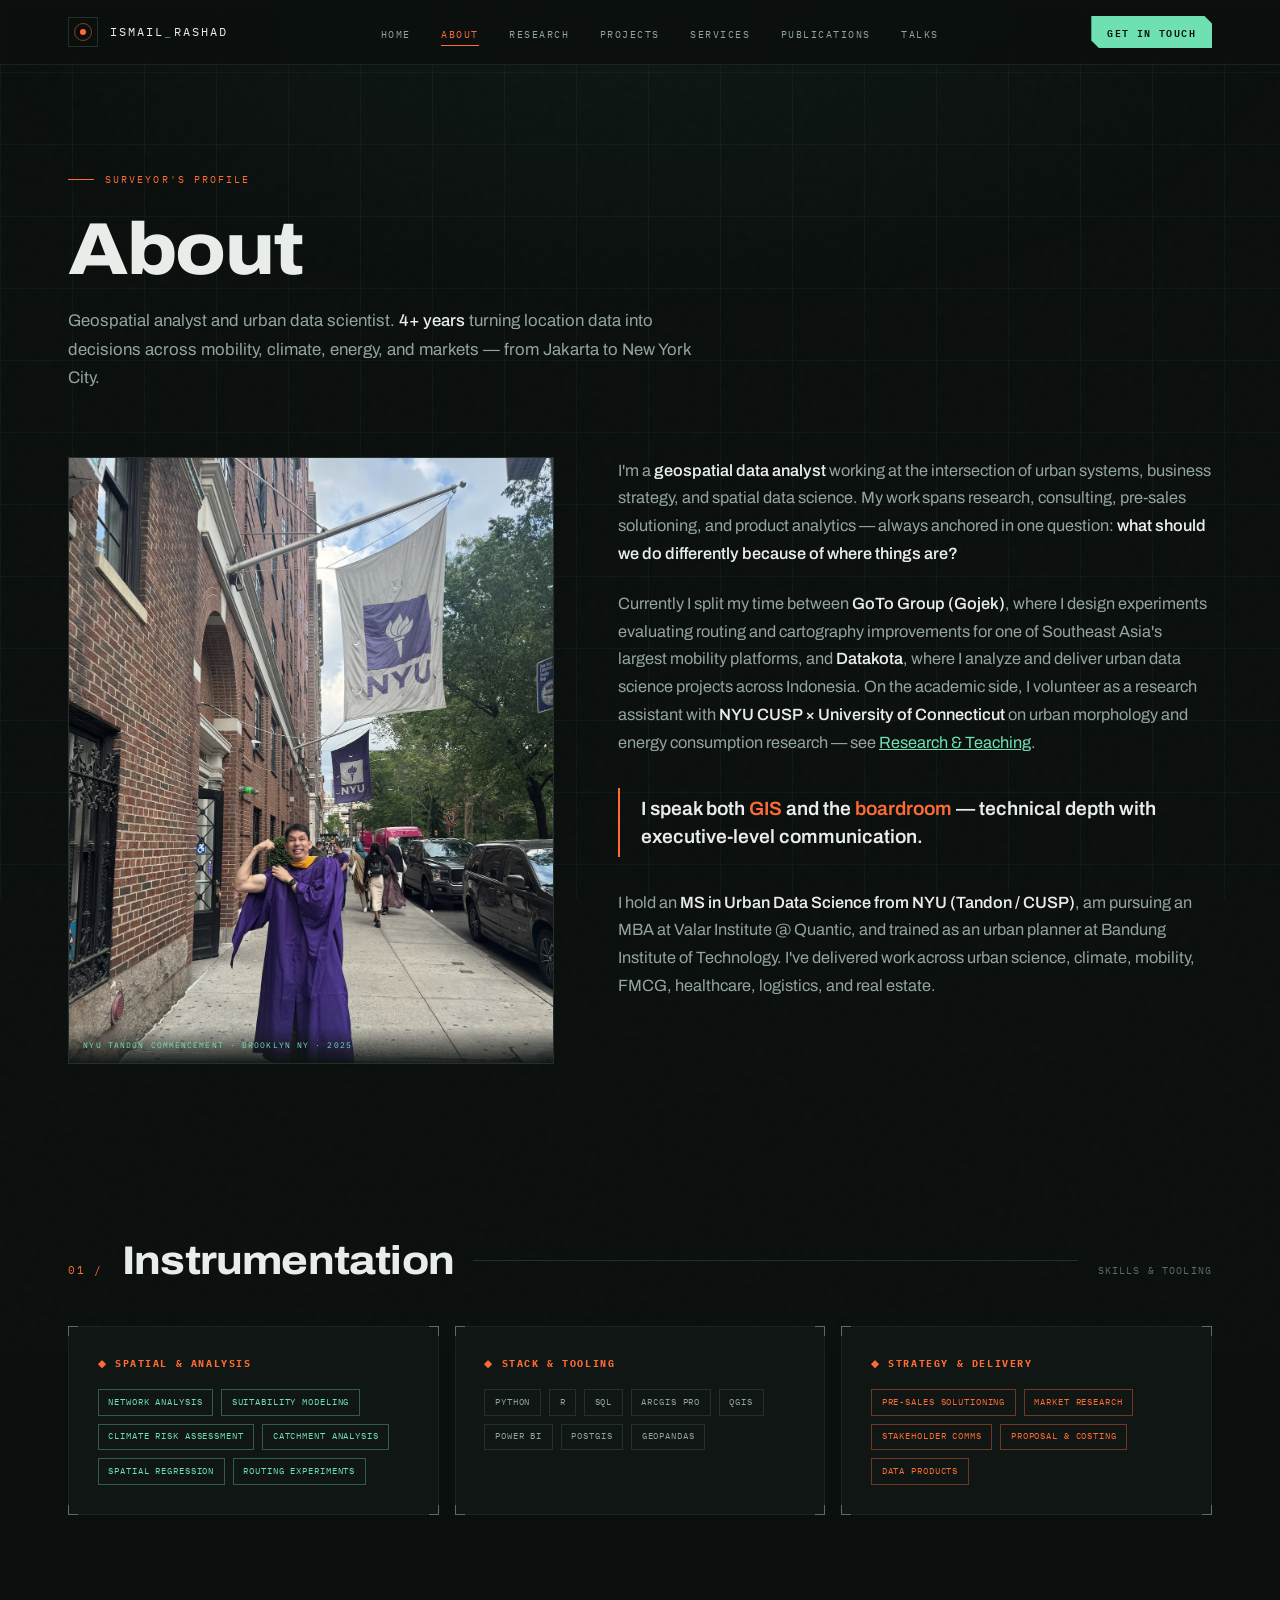
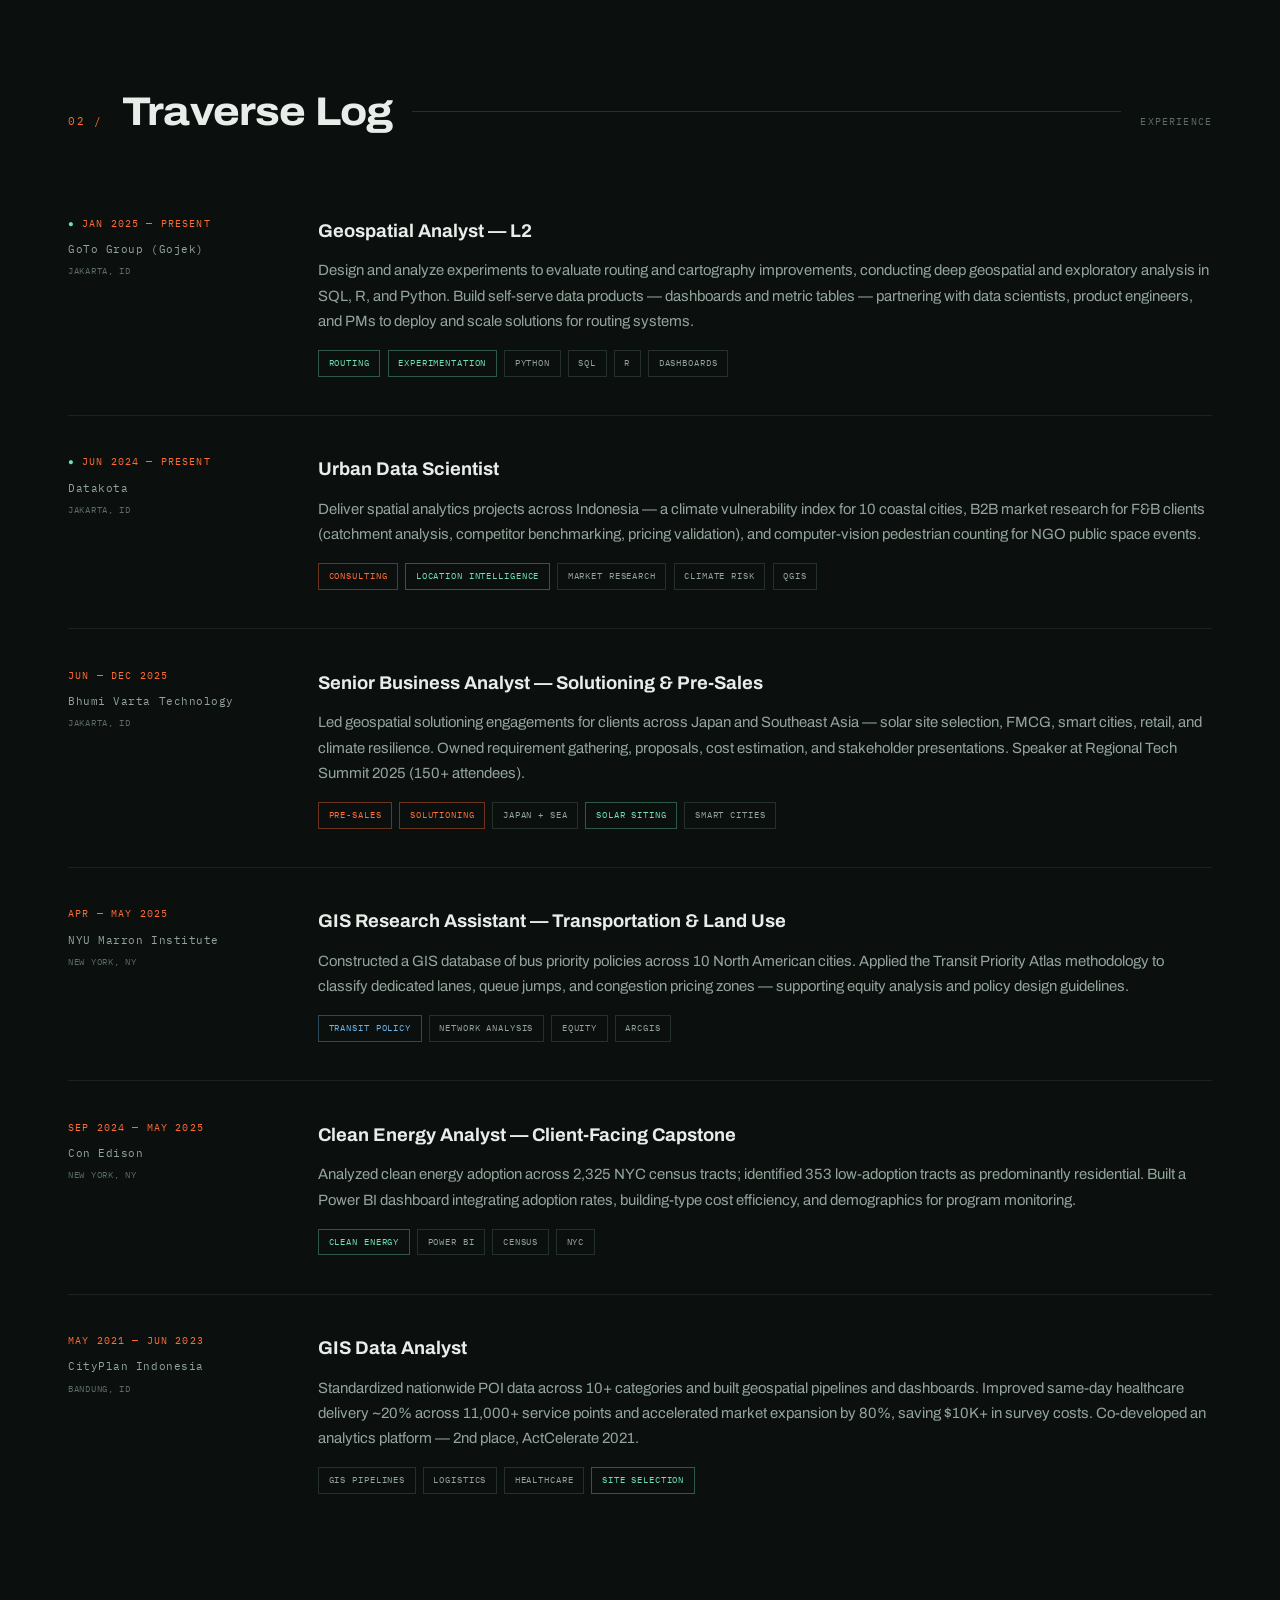
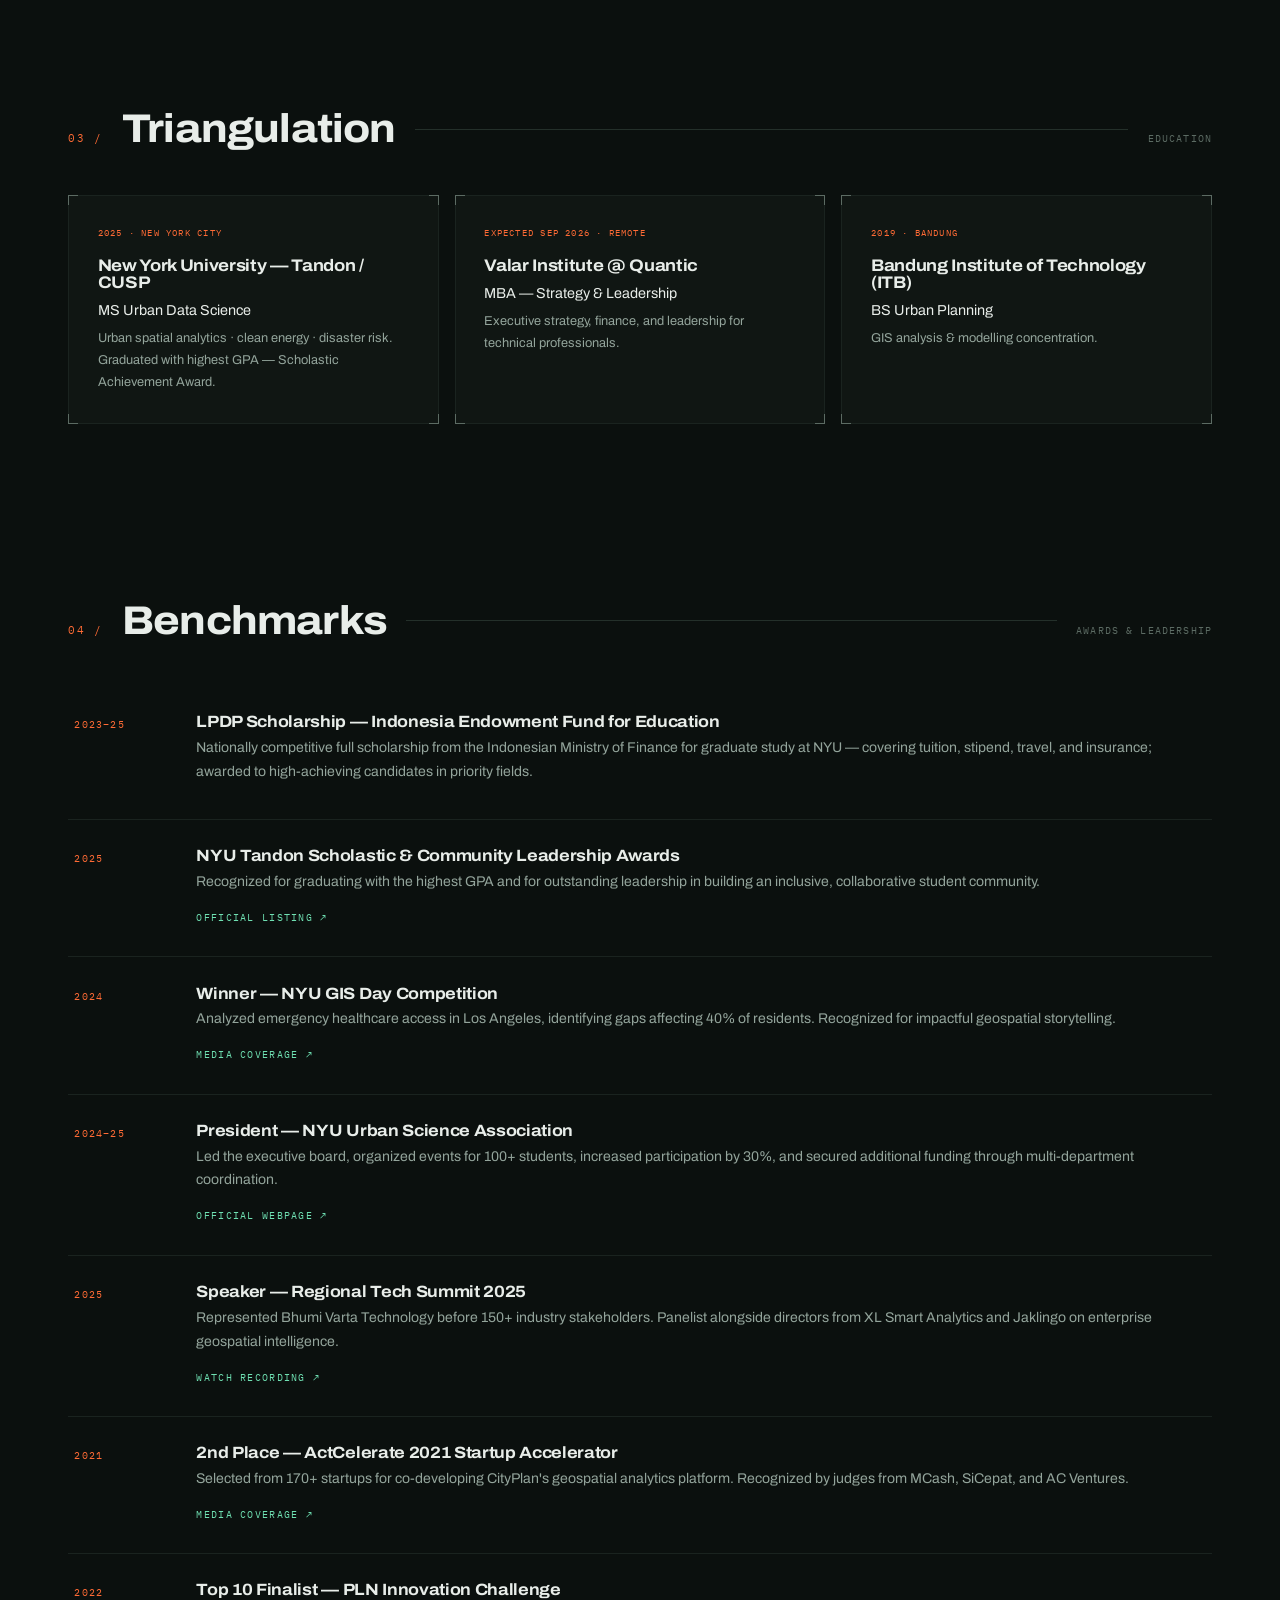
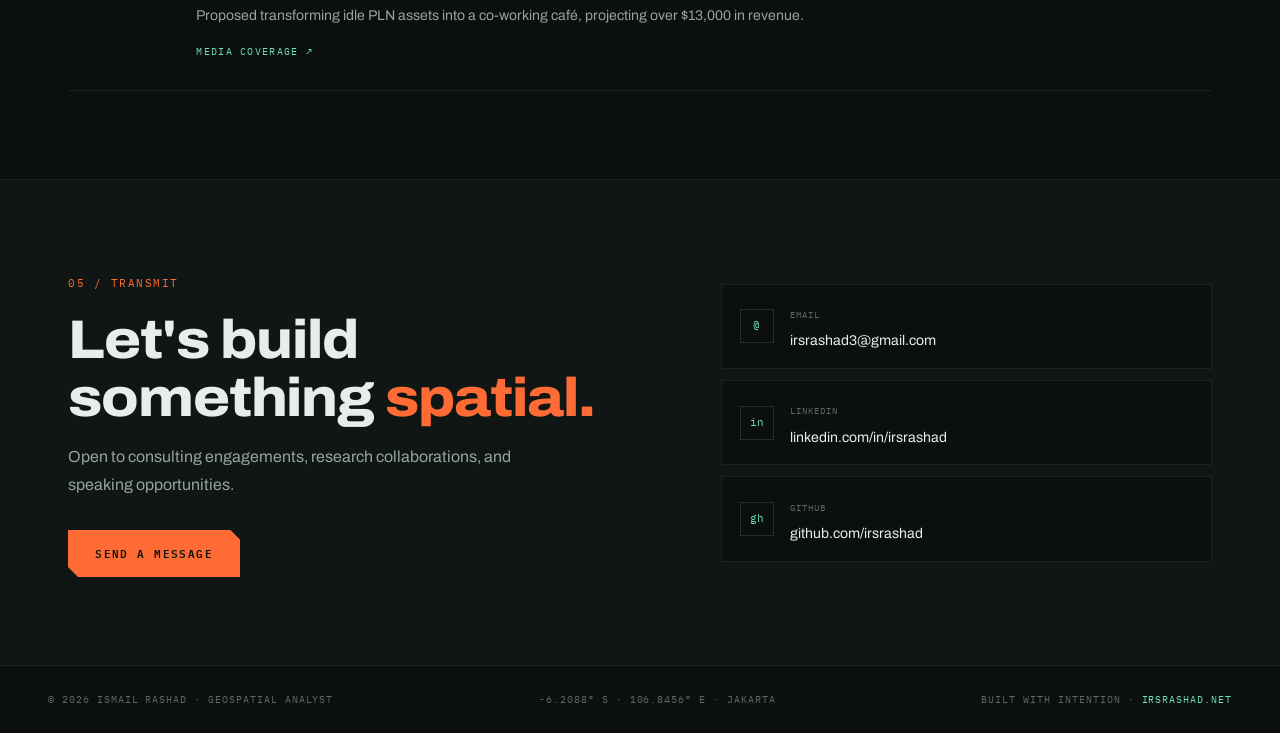
==== commit 4136b96c: "Simplify About page header (drop / CV) Co-Authored-By: Claude Fable 5 <noreply@anthropic.com>" ====
--- a/about.html
+++ b/about.html
@@ -99,7 +99,7 @@
   <main>
     <div class="page-head">
       <span class="kicker">Surveyor's Profile</span>
-      <h1>About <span class="dim">/ CV</span></h1>
+      <h1>About</h1>
       <p class="lede">Geospatial analyst and urban data scientist. <strong>4+ years</strong> turning location data into decisions across mobility, climate, energy, and markets — from Jakarta to New York City.</p>
     </div>
 
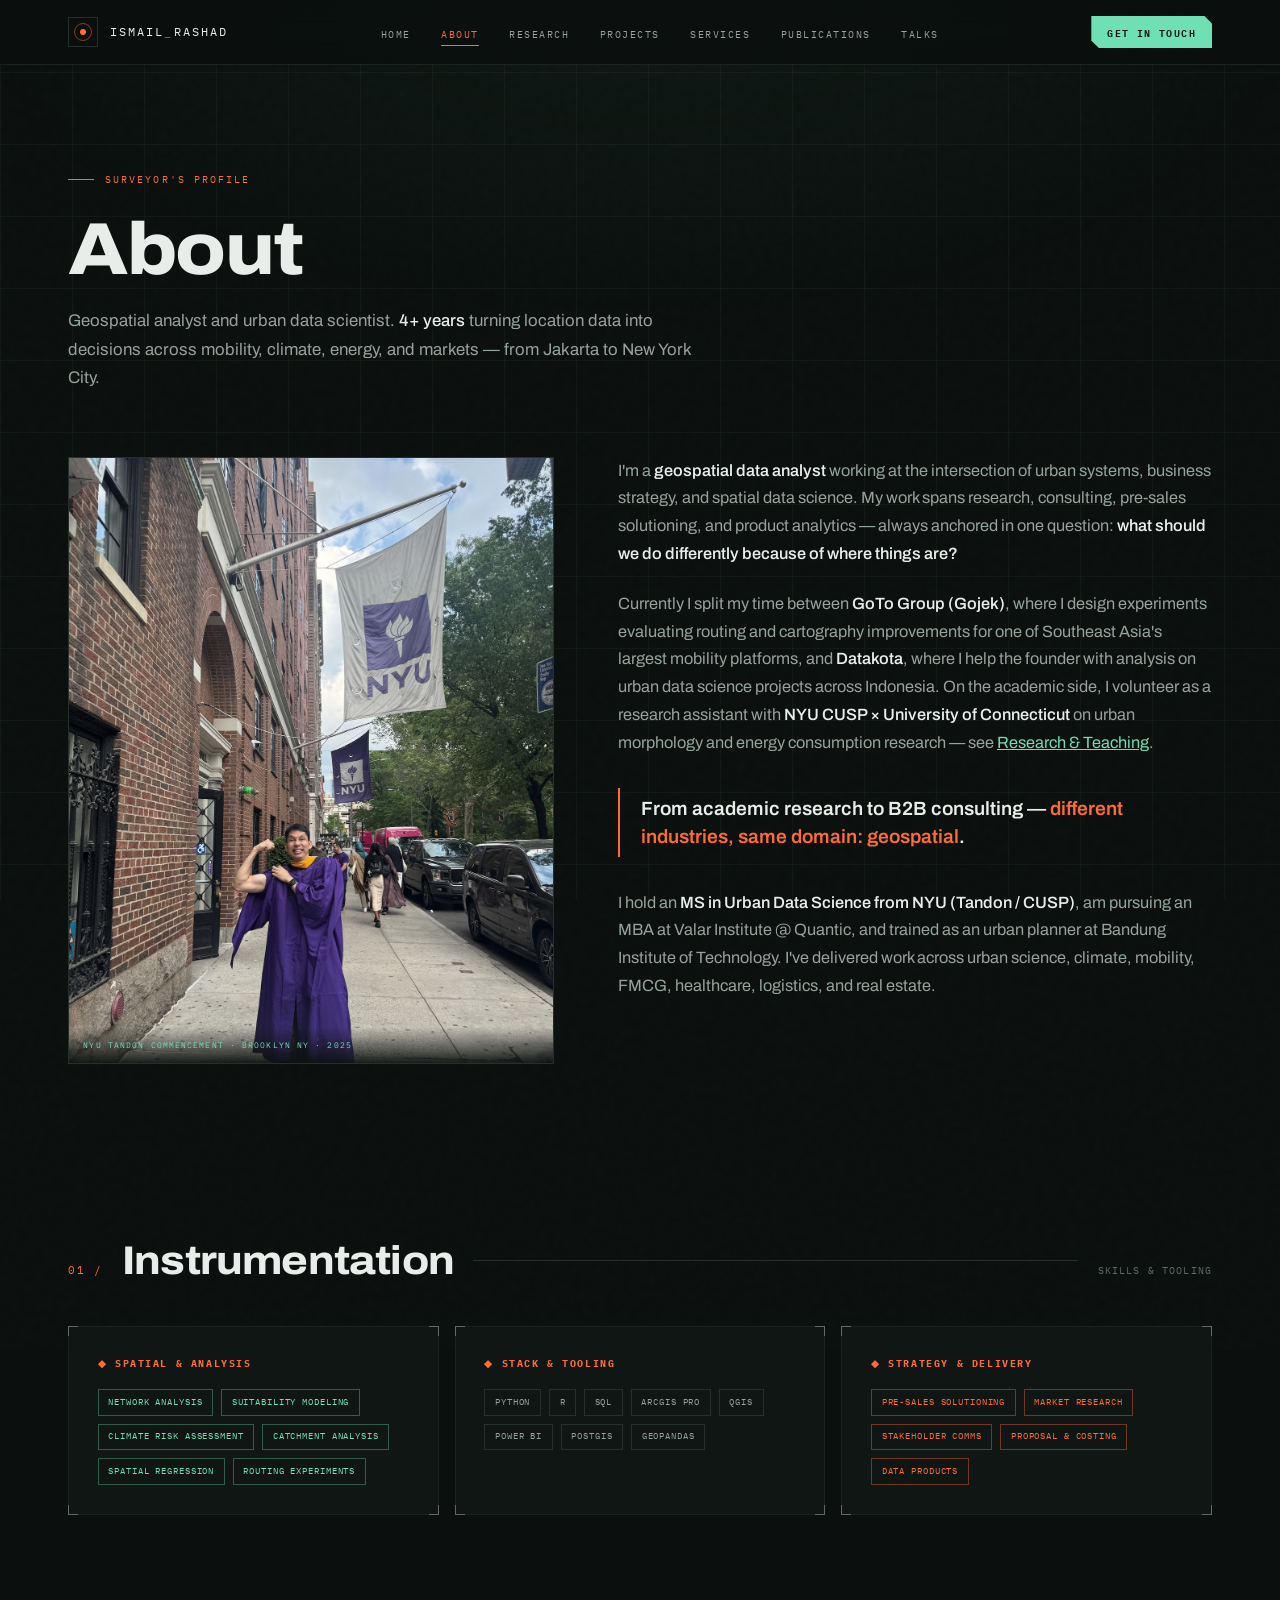
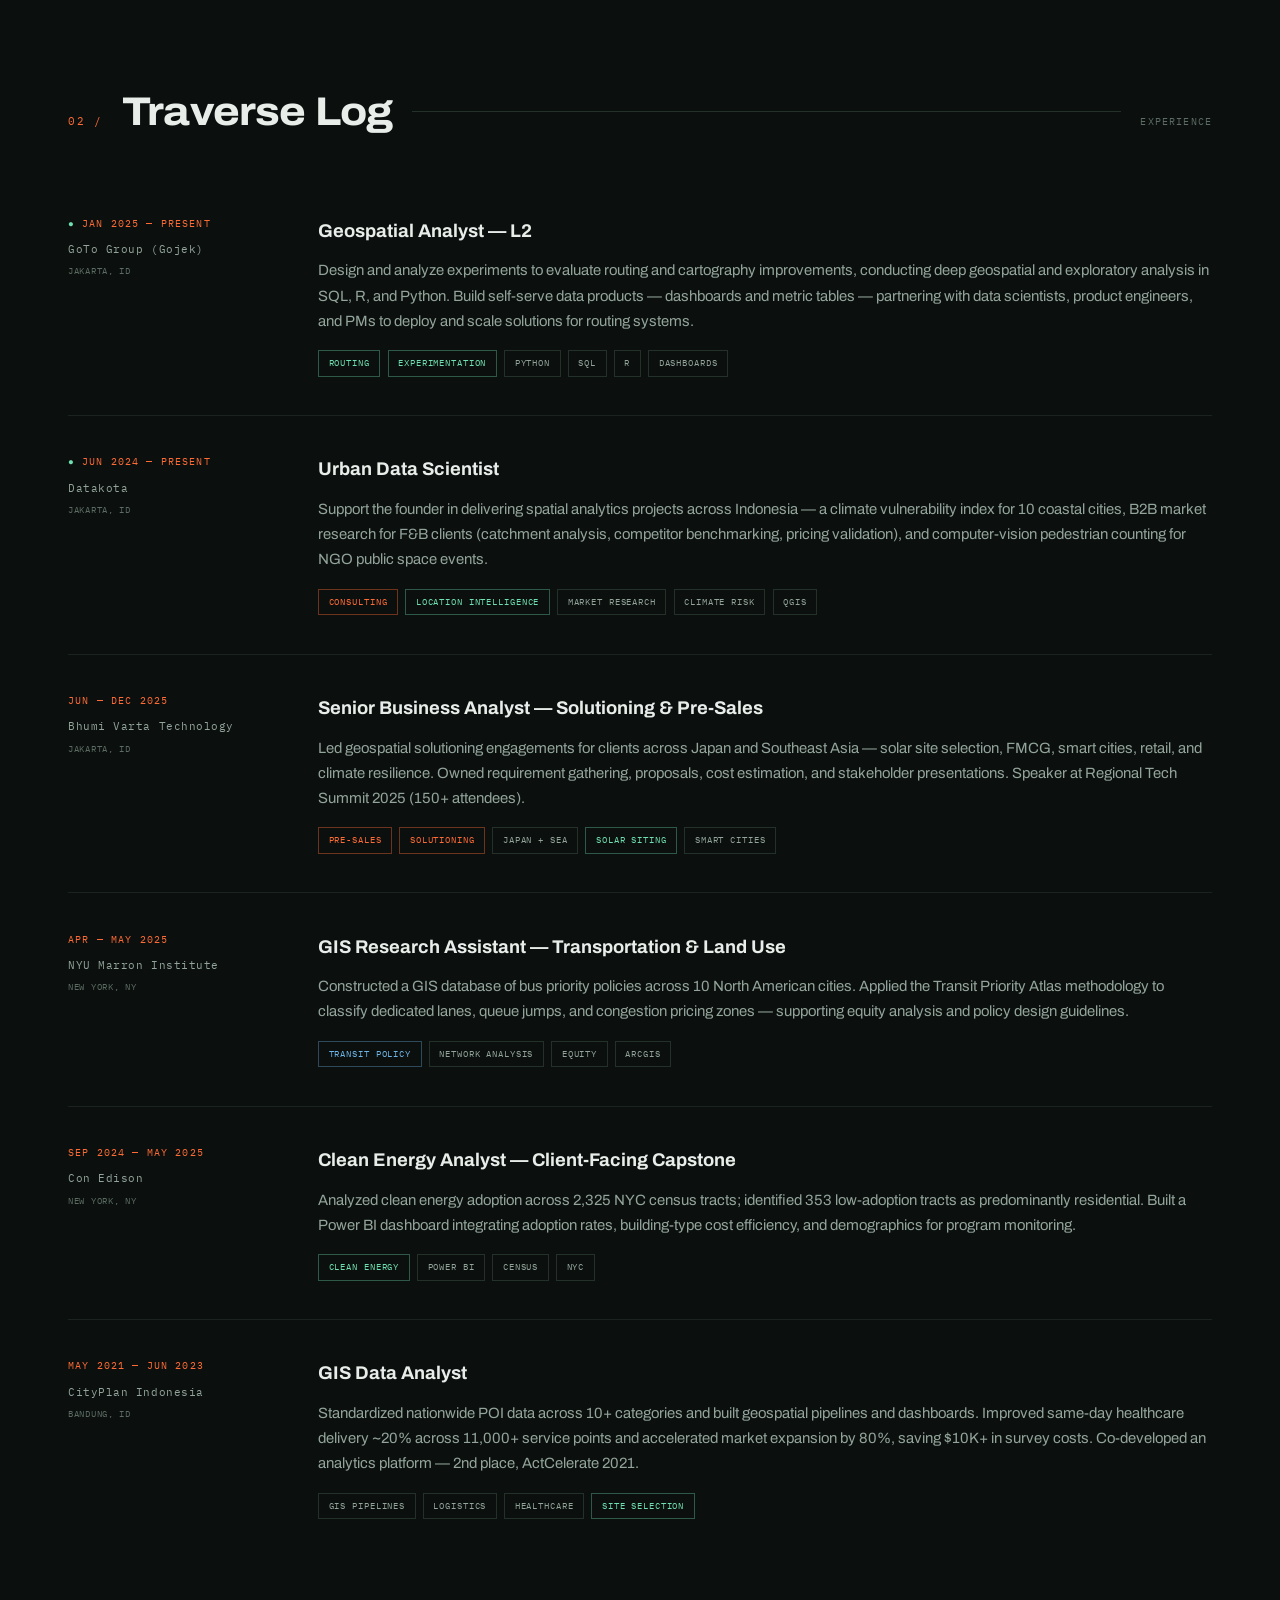
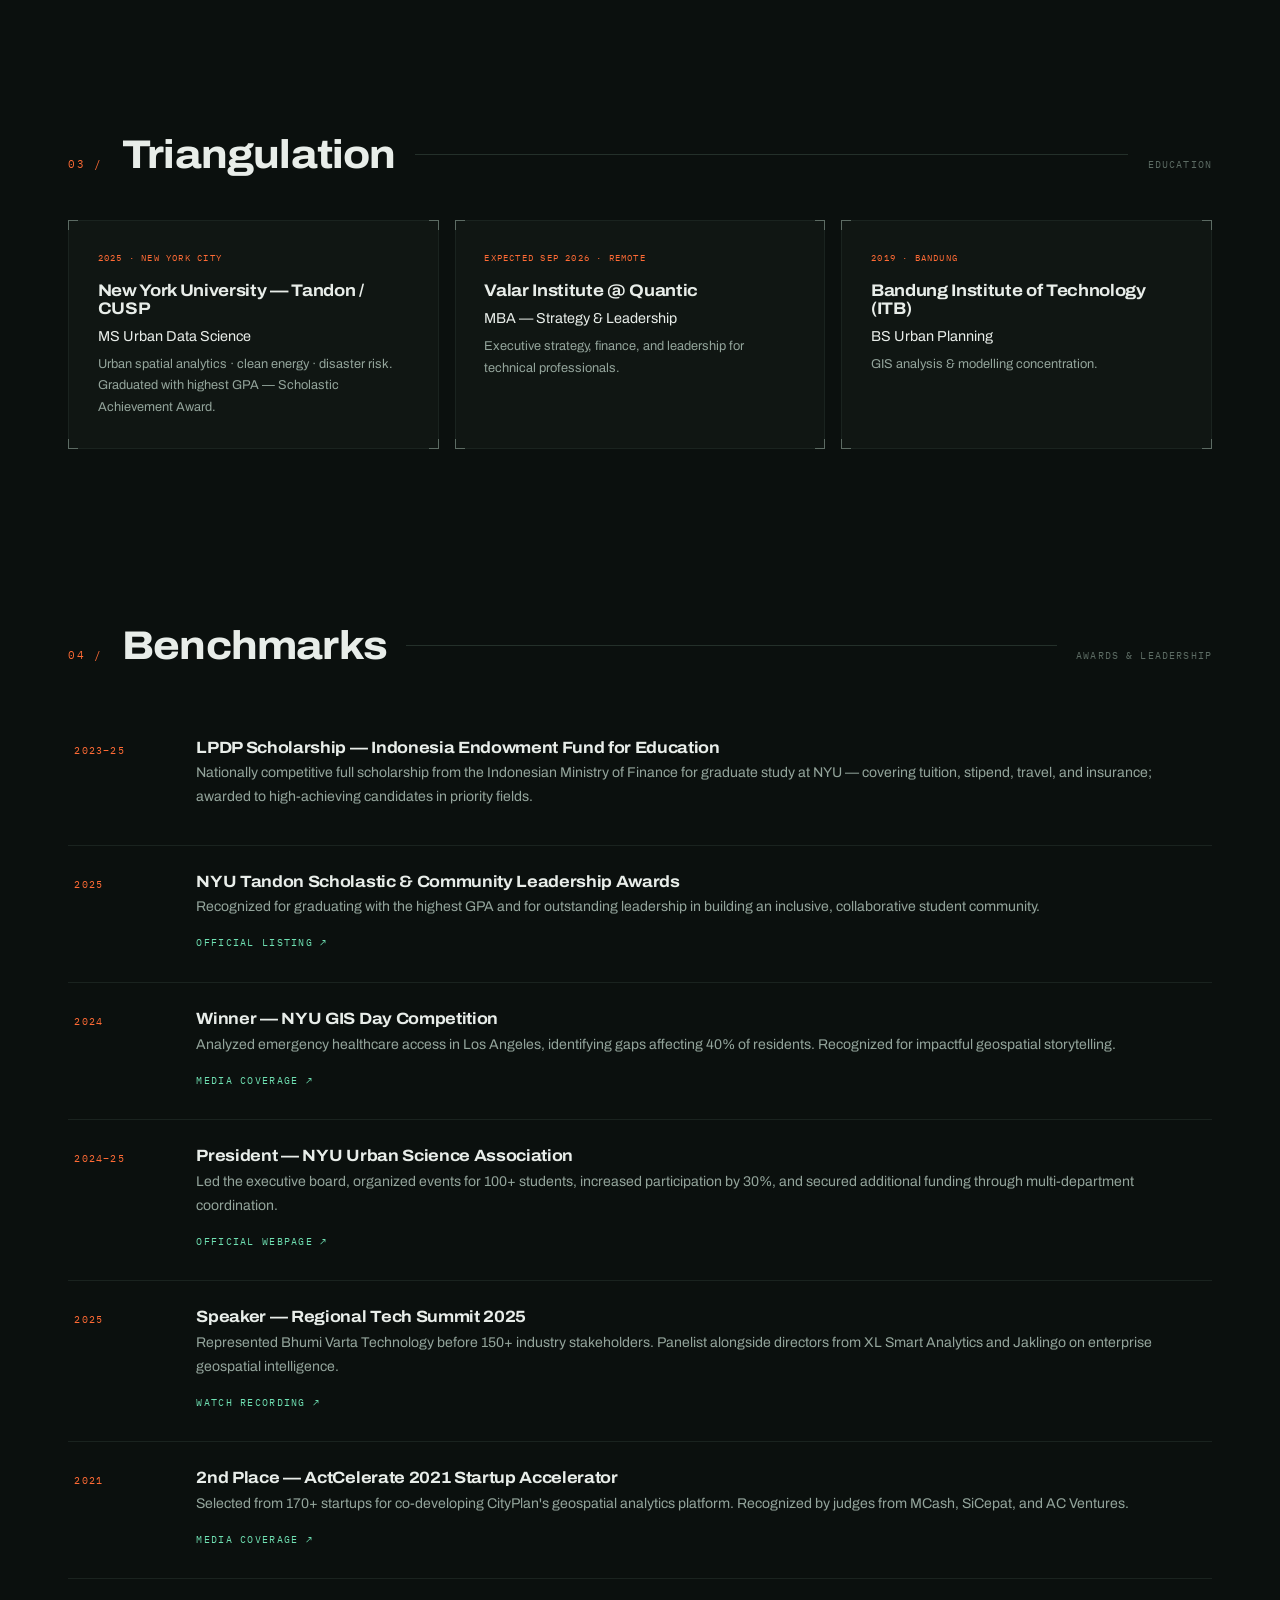
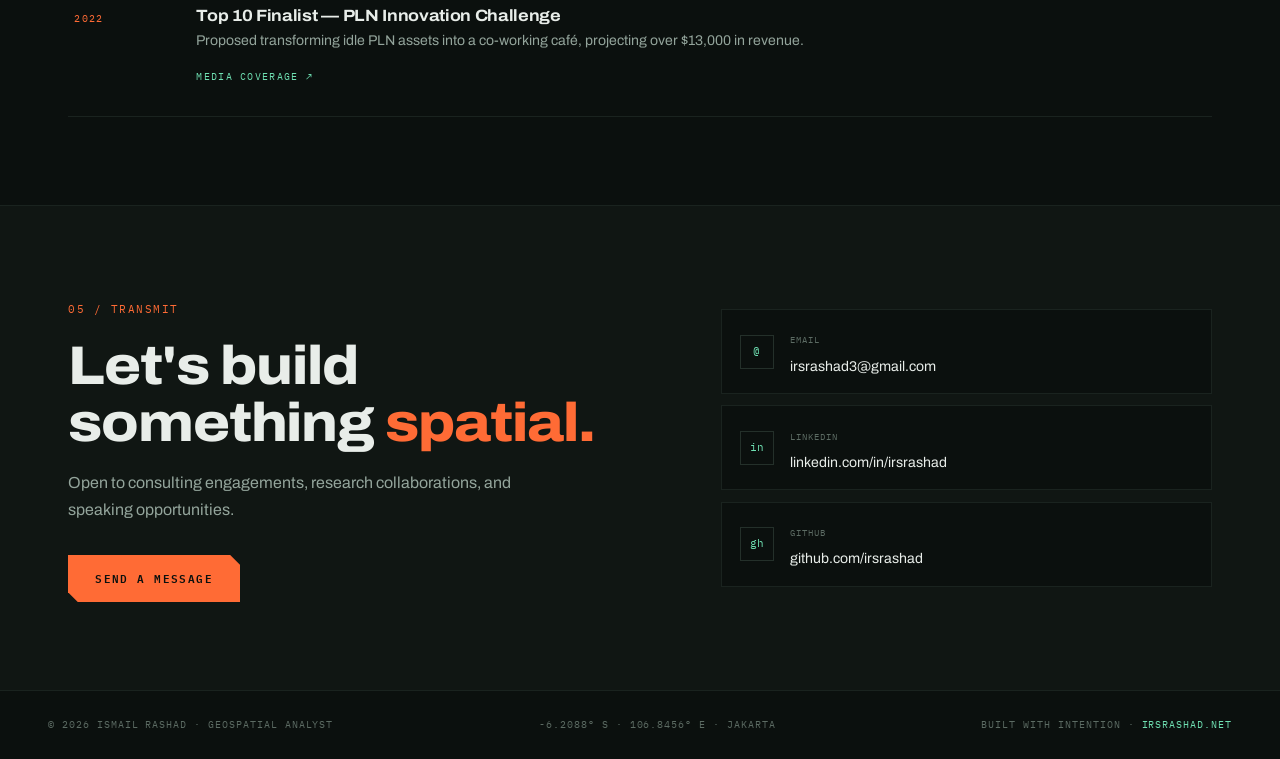
==== commit 397b4ab8: "Reword headline quotes and Datakota descriptions - Pull-quotes now emphasize breadth: many industrie" ====
--- a/about.html
+++ b/about.html
@@ -114,8 +114,8 @@
         </div>
         <div class="profile-bio reveal d1">
           <p>I'm a <strong>geospatial data analyst</strong> working at the intersection of urban systems, business strategy, and spatial data science. My work spans research, consulting, pre-sales solutioning, and product analytics — always anchored in one question: <strong>what should we do differently because of where things are?</strong></p>
-          <p>Currently I split my time between <strong>GoTo Group (Gojek)</strong>, where I design experiments evaluating routing and cartography improvements for one of Southeast Asia's largest mobility platforms, and <strong>Datakota</strong>, where I analyze and deliver urban data science projects across Indonesia. On the academic side, I volunteer as a research assistant with <strong>NYU CUSP × University of Connecticut</strong> on urban morphology and energy consumption research — see <a href="research.html" style="color:var(--mint)">Research &amp; Teaching</a>.</p>
-          <div class="pull-quote">I speak both <em>GIS</em> and the <em>boardroom</em> — technical depth with executive-level communication.</div>
+          <p>Currently I split my time between <strong>GoTo Group (Gojek)</strong>, where I design experiments evaluating routing and cartography improvements for one of Southeast Asia's largest mobility platforms, and <strong>Datakota</strong>, where I help the founder with analysis on urban data science projects across Indonesia. On the academic side, I volunteer as a research assistant with <strong>NYU CUSP × University of Connecticut</strong> on urban morphology and energy consumption research — see <a href="research.html" style="color:var(--mint)">Research &amp; Teaching</a>.</p>
+          <div class="pull-quote">From academic research to B2B consulting — <em>different industries, same domain: geospatial</em>.</div>
           <p>I hold an <strong>MS in Urban Data Science from NYU (Tandon / CUSP)</strong>, am pursuing an MBA at Valar Institute @ Quantic, and trained as an urban planner at Bandung Institute of Technology. I've delivered work across urban science, climate, mobility, FMCG, healthcare, logistics, and real estate.</p>
         </div>
       </div>
@@ -174,7 +174,7 @@
           <div><div class="xp-period">Jun 2024 — Present</div><div class="xp-org">Datakota</div><div class="xp-loc">JAKARTA, ID</div></div>
           <div>
             <div class="xp-role">Urban Data Scientist</div>
-            <div class="xp-desc">Deliver spatial analytics projects across Indonesia — a climate vulnerability index for 10 coastal cities, B2B market research for F&B clients (catchment analysis, competitor benchmarking, pricing validation), and computer-vision pedestrian counting for NGO public space events.</div>
+            <div class="xp-desc">Support the founder in delivering spatial analytics projects across Indonesia — a climate vulnerability index for 10 coastal cities, B2B market research for F&B clients (catchment analysis, competitor benchmarking, pricing validation), and computer-vision pedestrian counting for NGO public space events.</div>
             <div class="tags"><span class="tag hot">Consulting</span><span class="tag cool">Location Intelligence</span><span class="tag">Market Research</span><span class="tag">Climate Risk</span><span class="tag">QGIS</span></div>
           </div>
         </div>
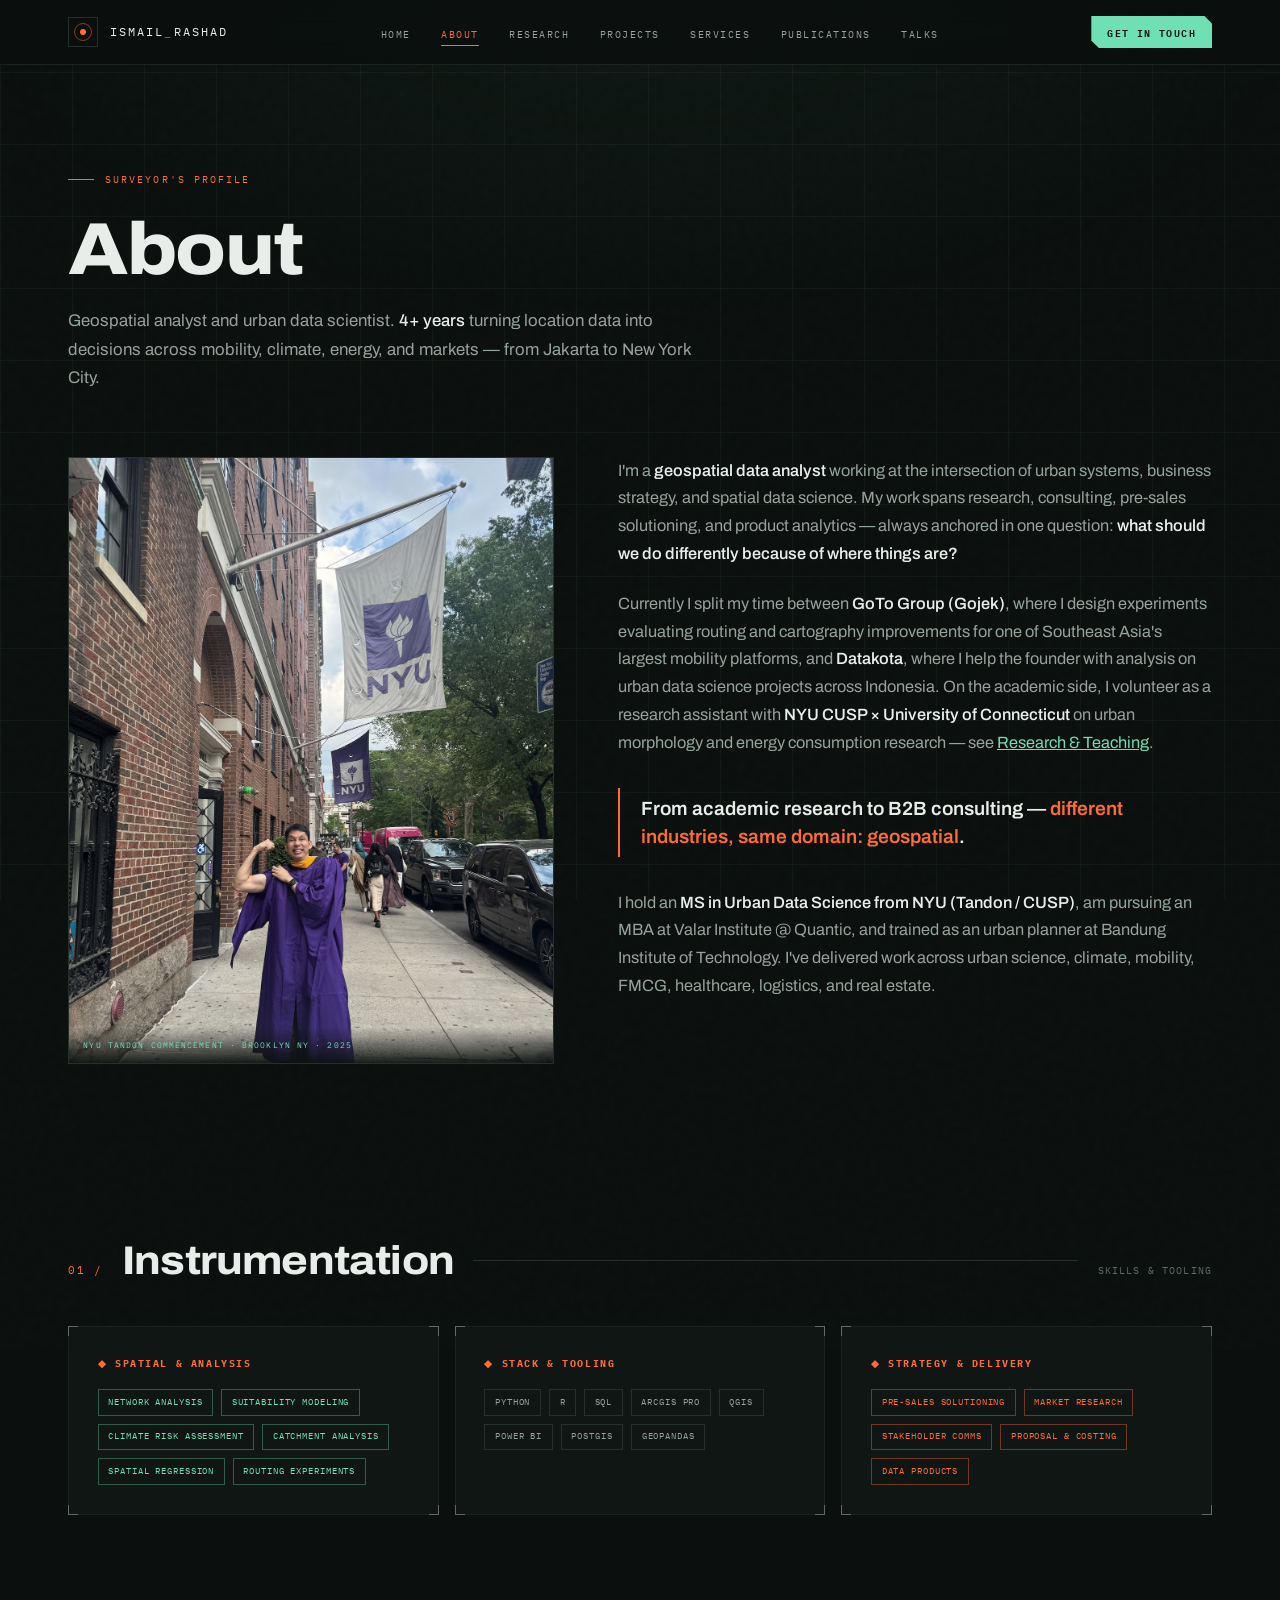
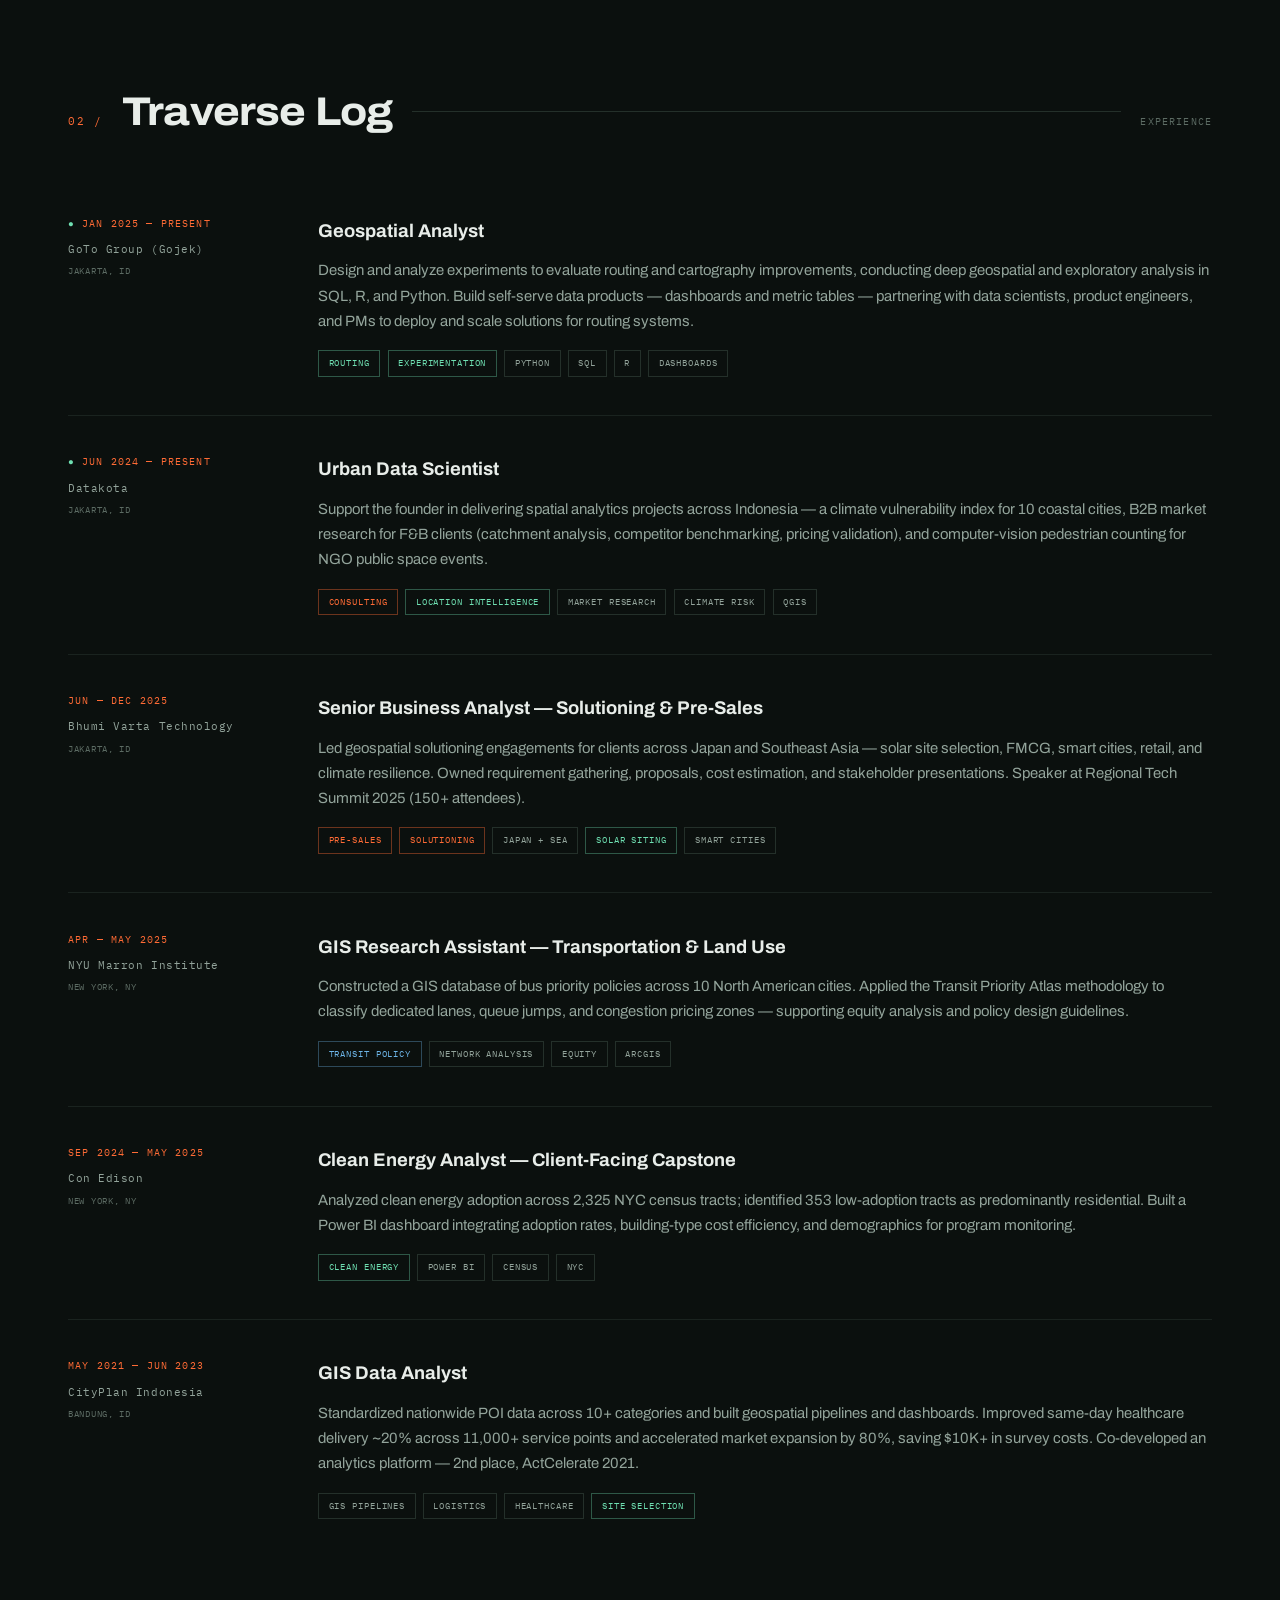
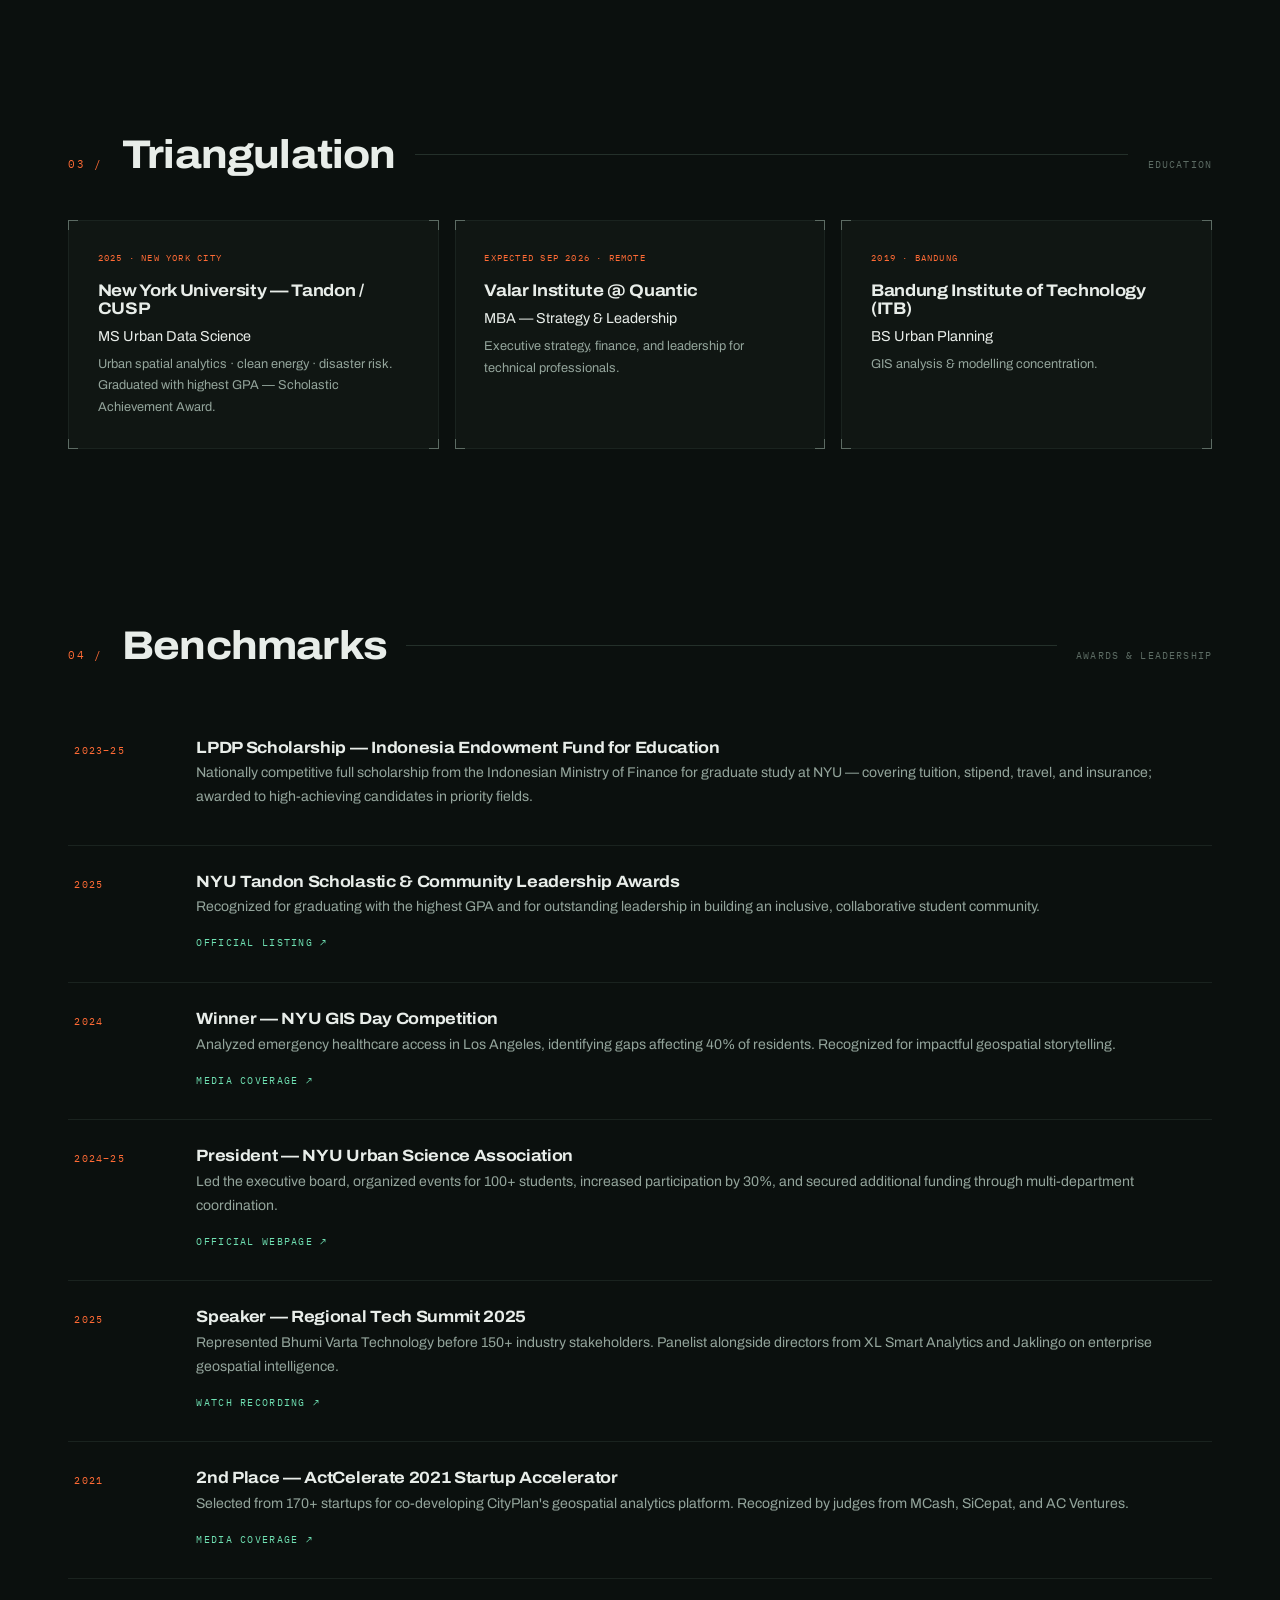
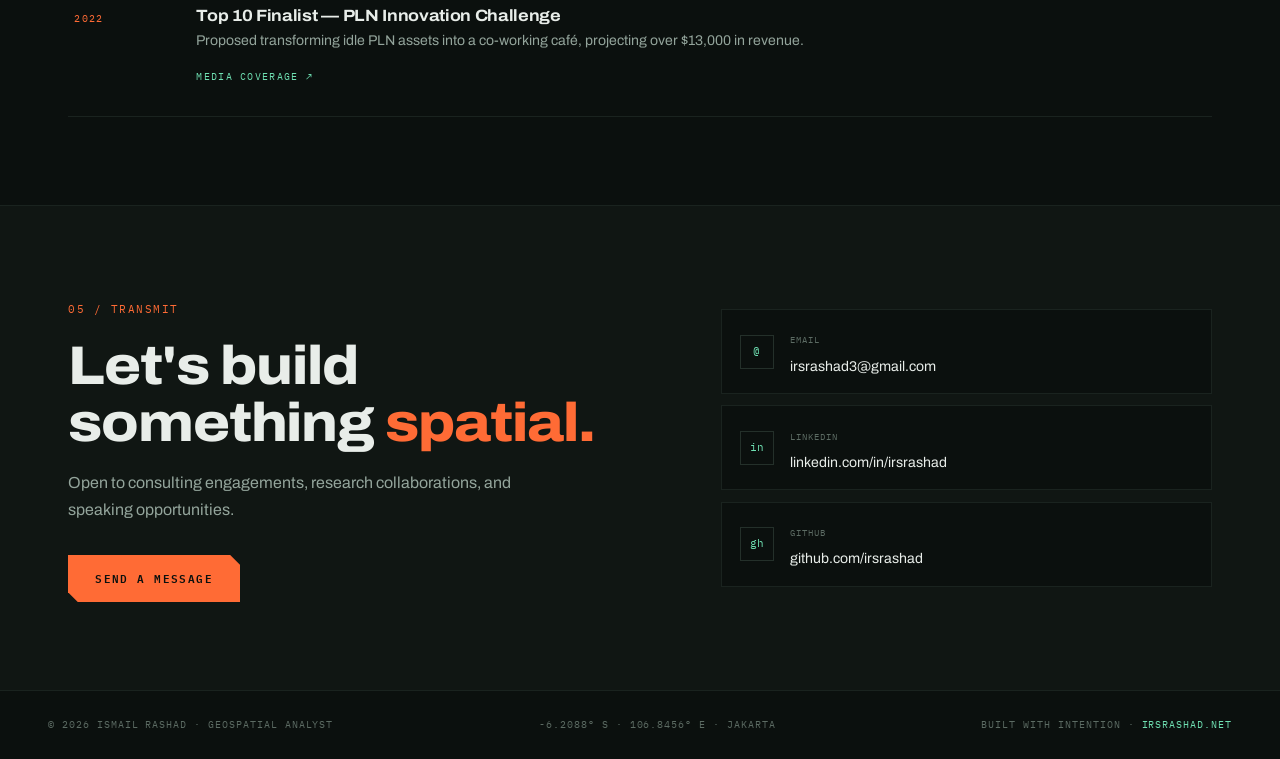
==== commit f93b2178: "Remove internal grade level from Gojek role title Co-Authored-By: Claude Sonnet 5 <noreply@anthropic" ====
--- a/about.html
+++ b/about.html
@@ -165,7 +165,7 @@
         <div class="xp-item current reveal">
           <div><div class="xp-period">Jan 2025 — Present</div><div class="xp-org">GoTo Group (Gojek)</div><div class="xp-loc">JAKARTA, ID</div></div>
           <div>
-            <div class="xp-role">Geospatial Analyst — L2</div>
+            <div class="xp-role">Geospatial Analyst</div>
             <div class="xp-desc">Design and analyze experiments to evaluate routing and cartography improvements, conducting deep geospatial and exploratory analysis in SQL, R, and Python. Build self-serve data products — dashboards and metric tables — partnering with data scientists, product engineers, and PMs to deploy and scale solutions for routing systems.</div>
             <div class="tags"><span class="tag cool">Routing</span><span class="tag cool">Experimentation</span><span class="tag">Python</span><span class="tag">SQL</span><span class="tag">R</span><span class="tag">Dashboards</span></div>
           </div>
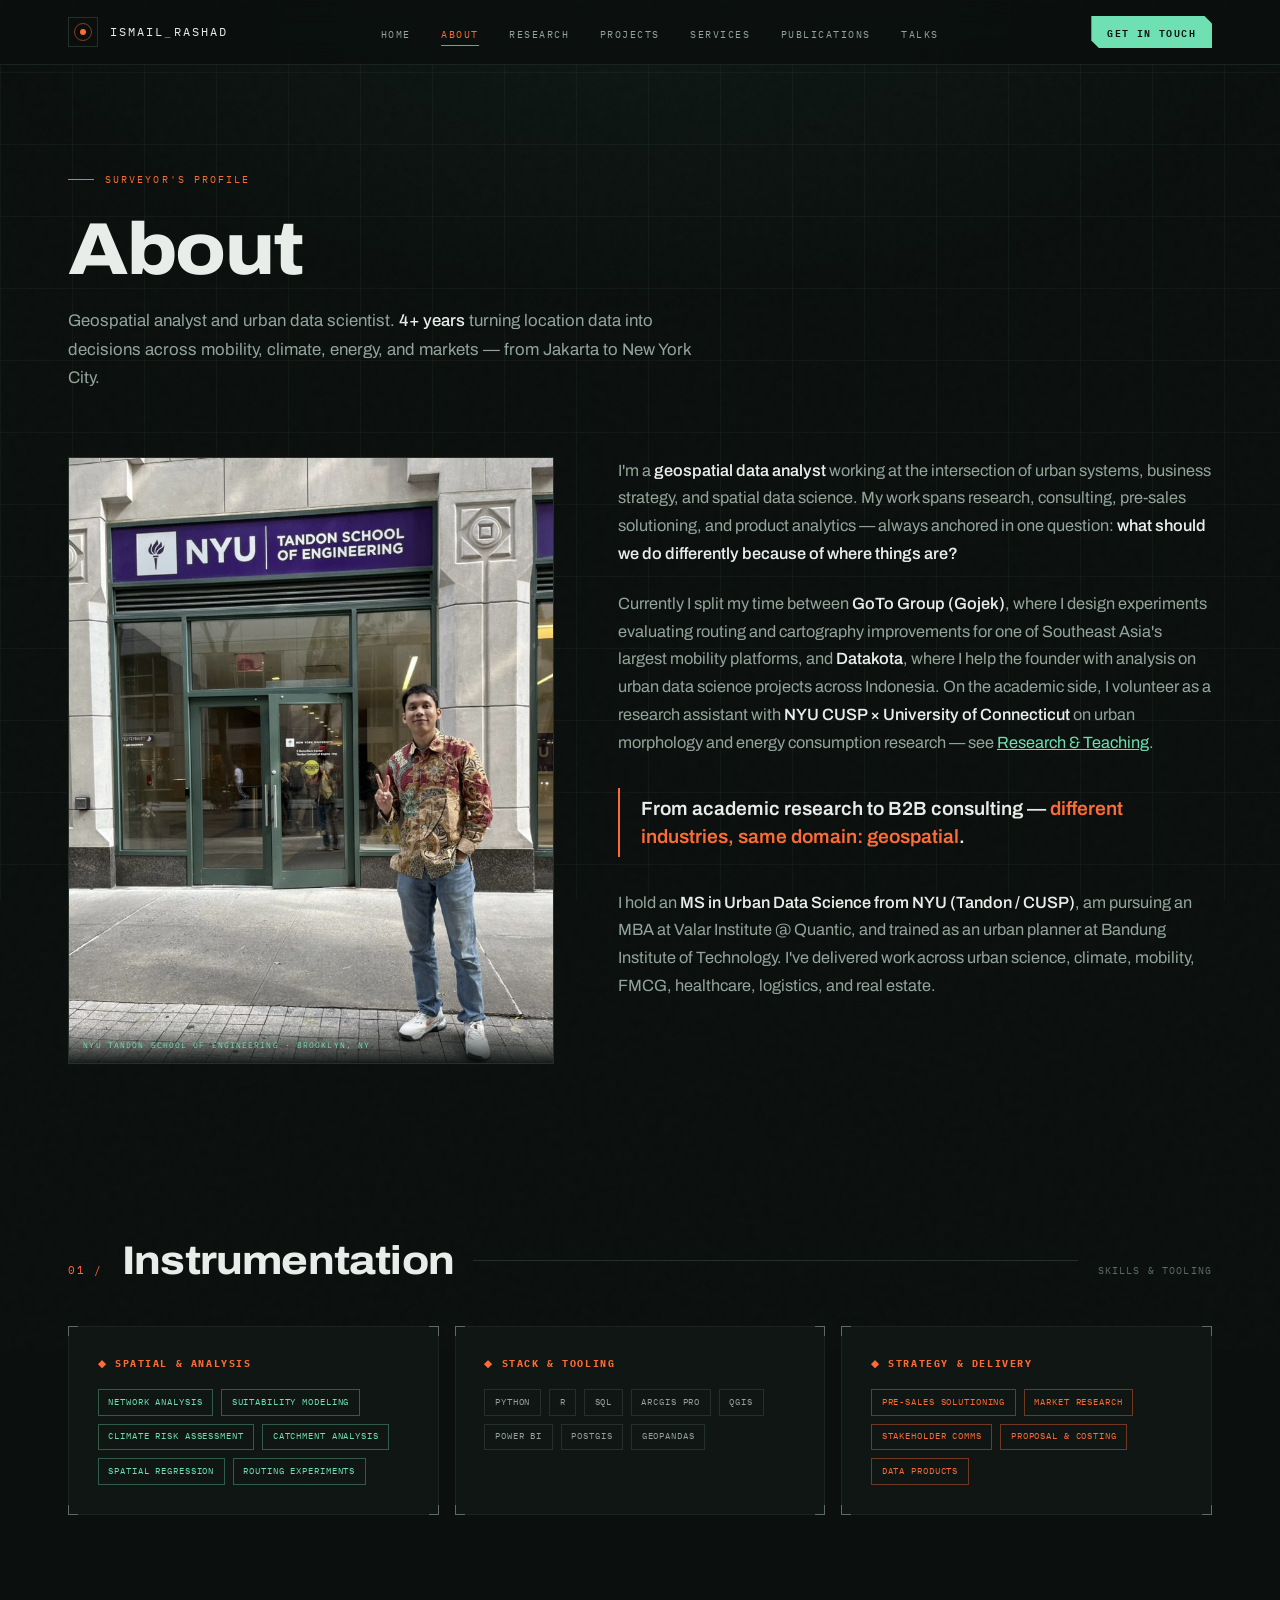
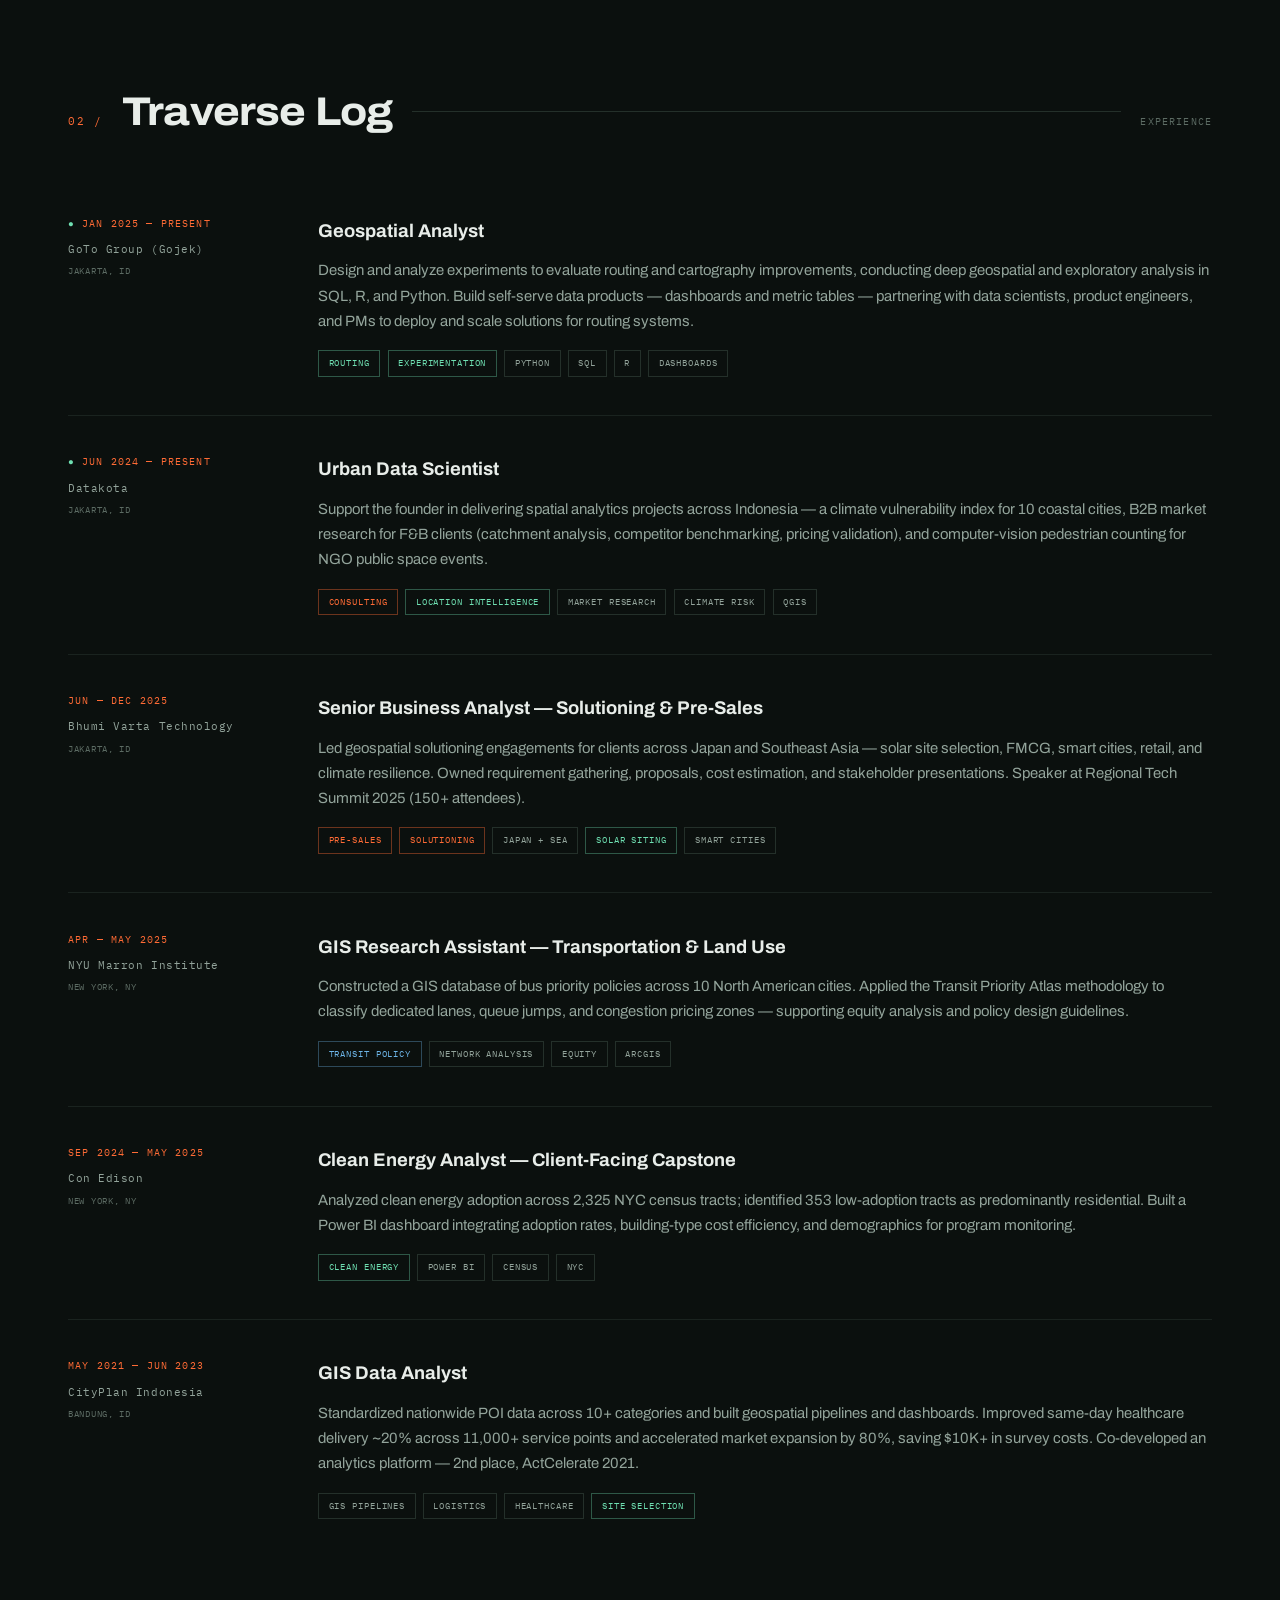
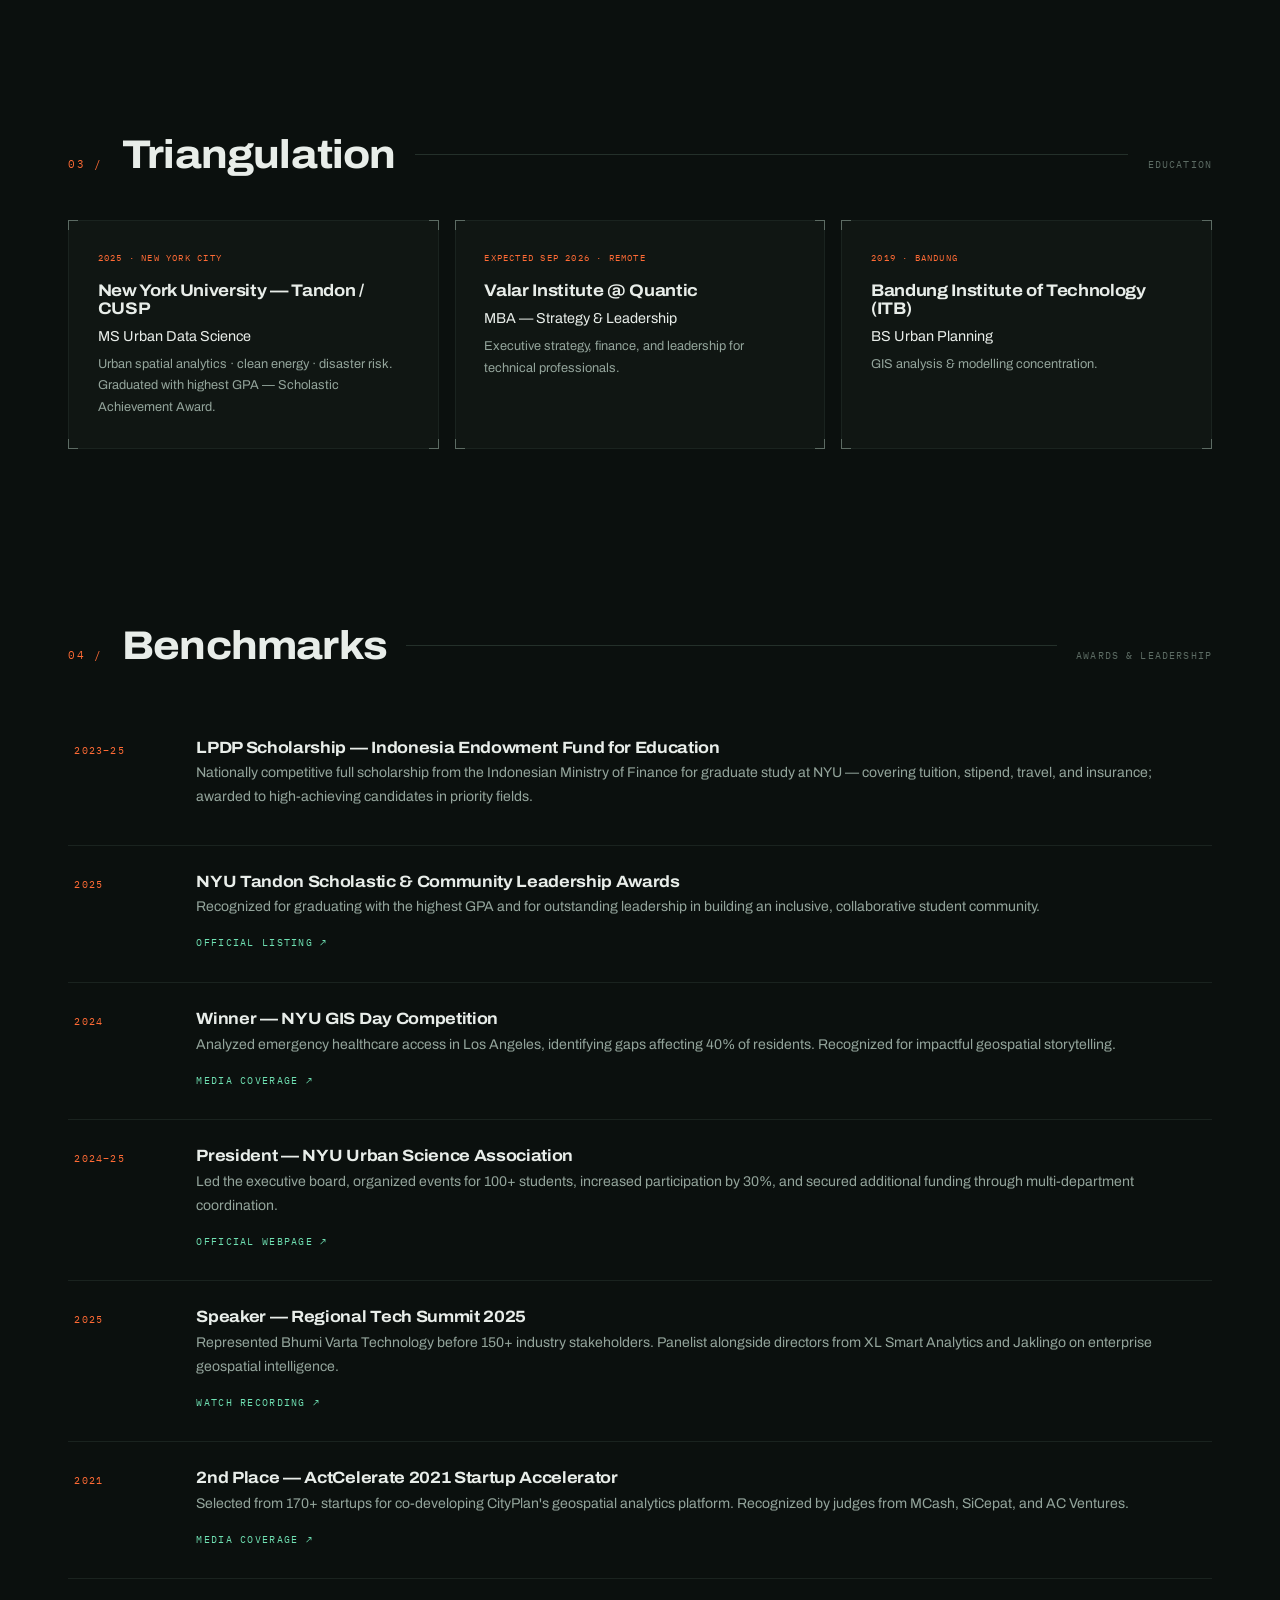
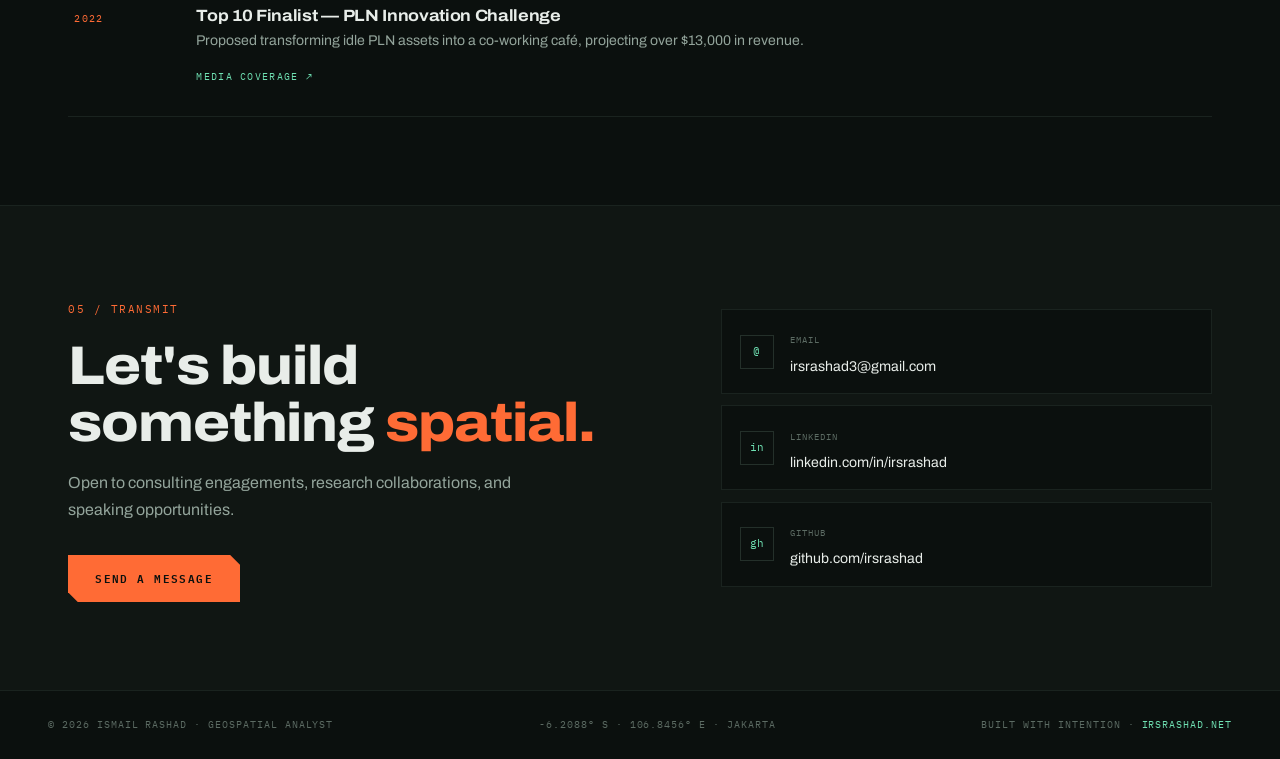
==== commit 3461016d: "Update profile photo; add IAP Talks #21 and Pradita guest lecture - Replace profile photo on Home an" ====
--- a/about.html
+++ b/about.html
@@ -108,8 +108,8 @@
       <div class="profile-grid">
         <div class="reveal">
           <div class="photo-frame">
-            <img src="photo.jpeg" alt="Ismail Rashad at NYU Tandon commencement" />
-            <div class="cap">NYU TANDON COMMENCEMENT · BROOKLYN NY · 2025</div>
+            <img src="photo.jpeg" alt="Ismail Rashad at NYU Tandon School of Engineering" />
+            <div class="cap">NYU TANDON SCHOOL OF ENGINEERING · BROOKLYN, NY</div>
           </div>
         </div>
         <div class="profile-bio reveal d1">
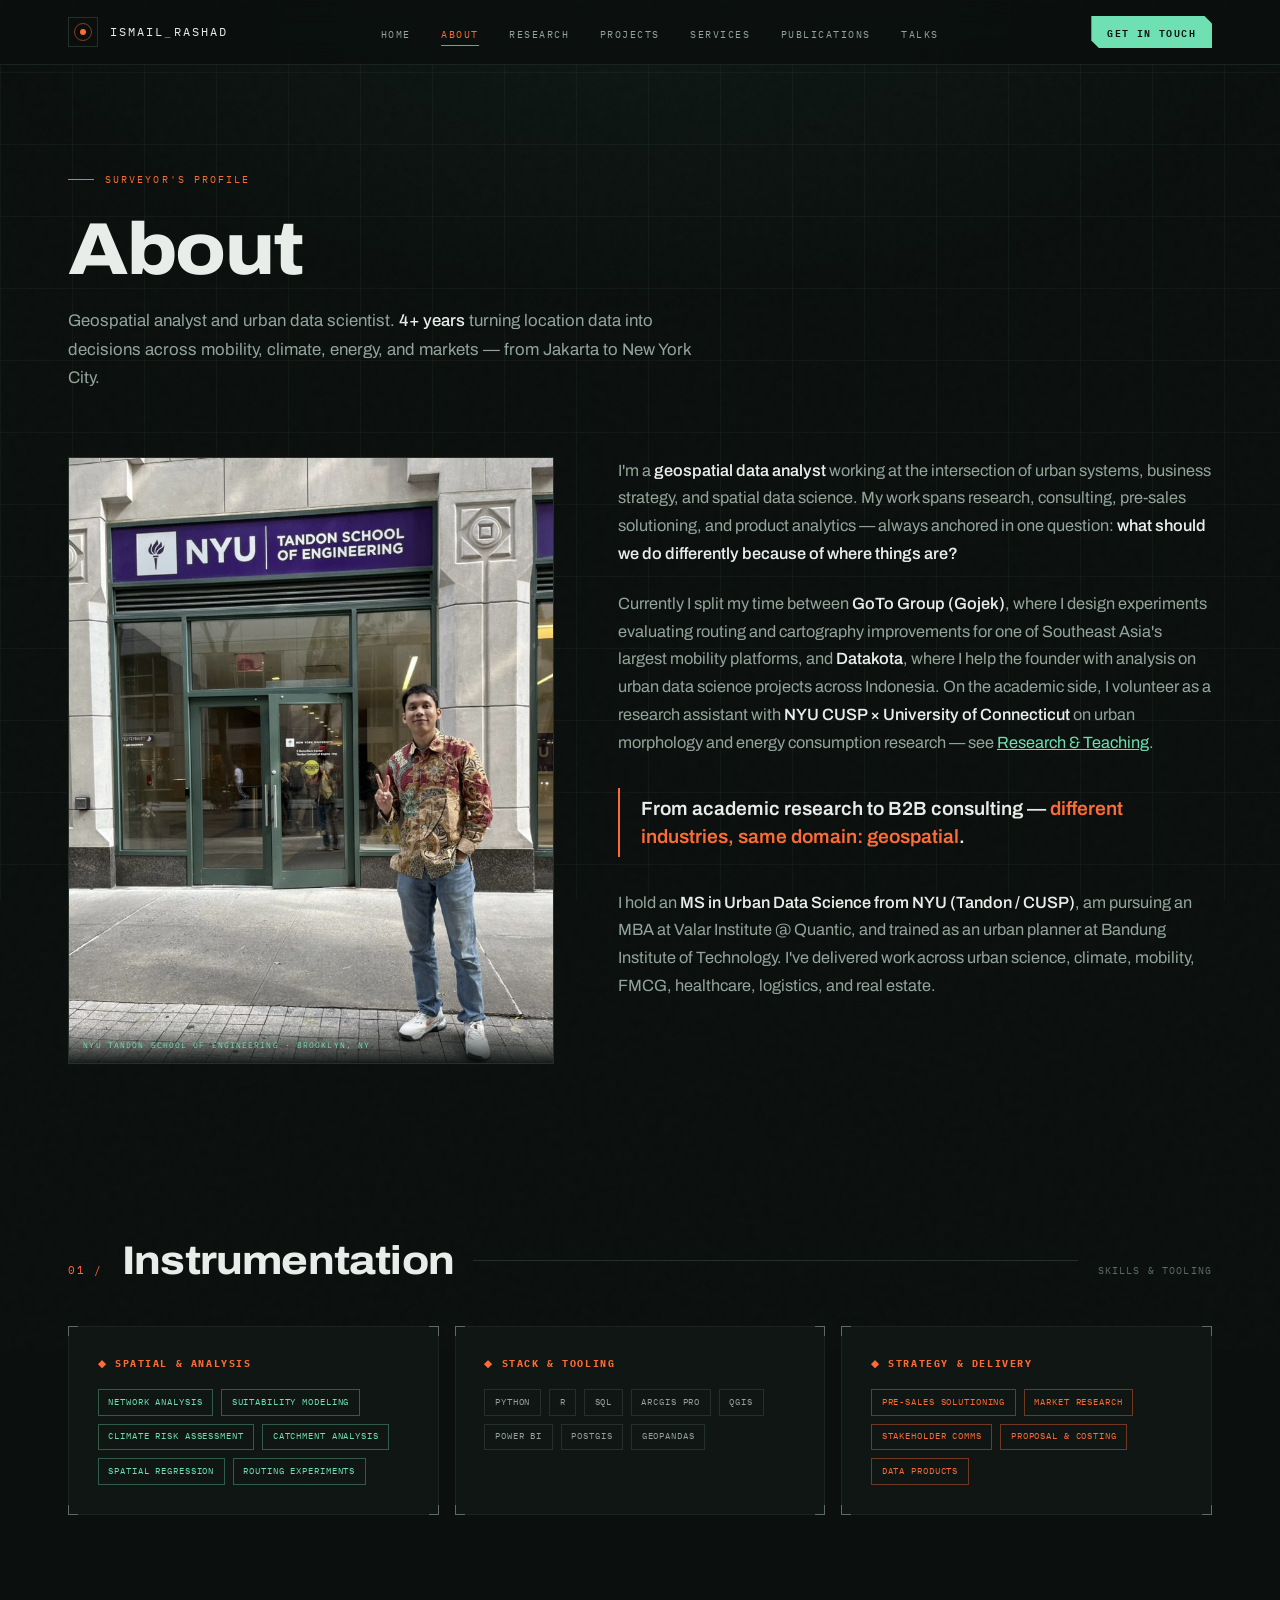
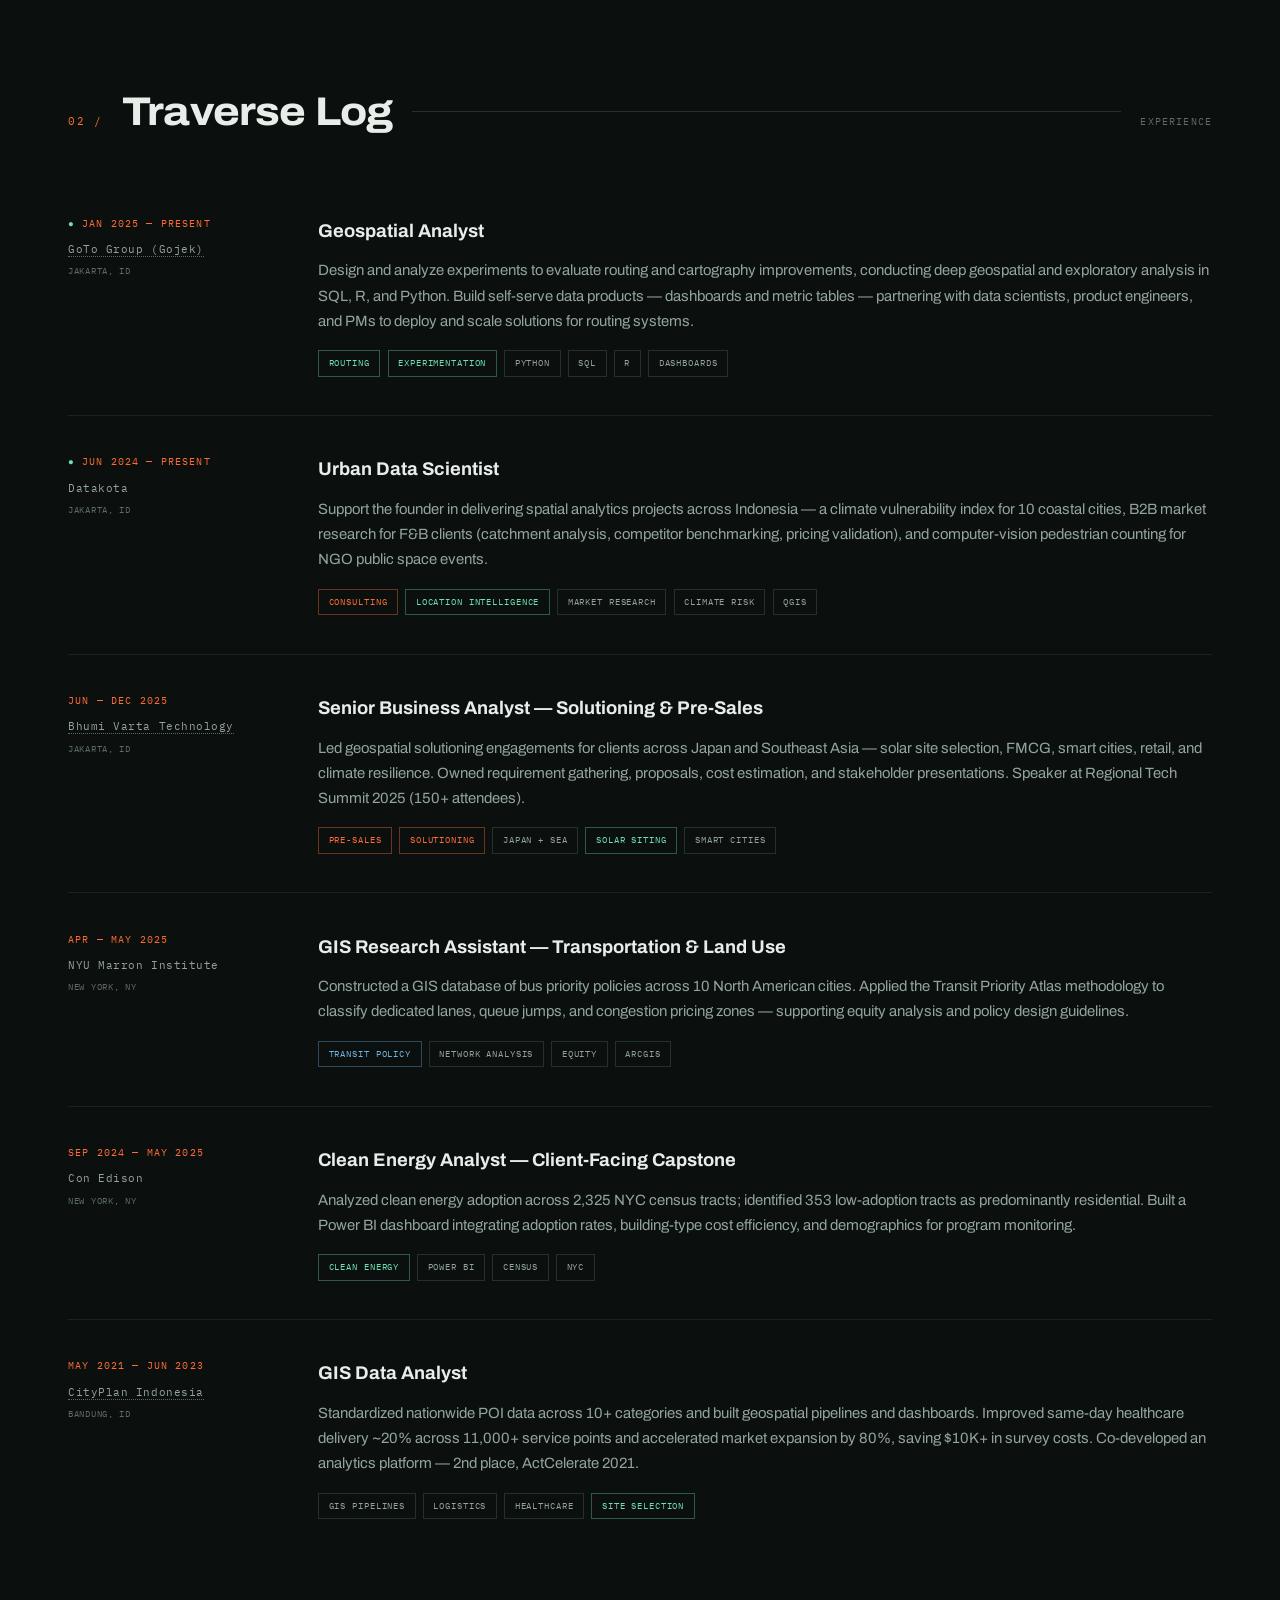
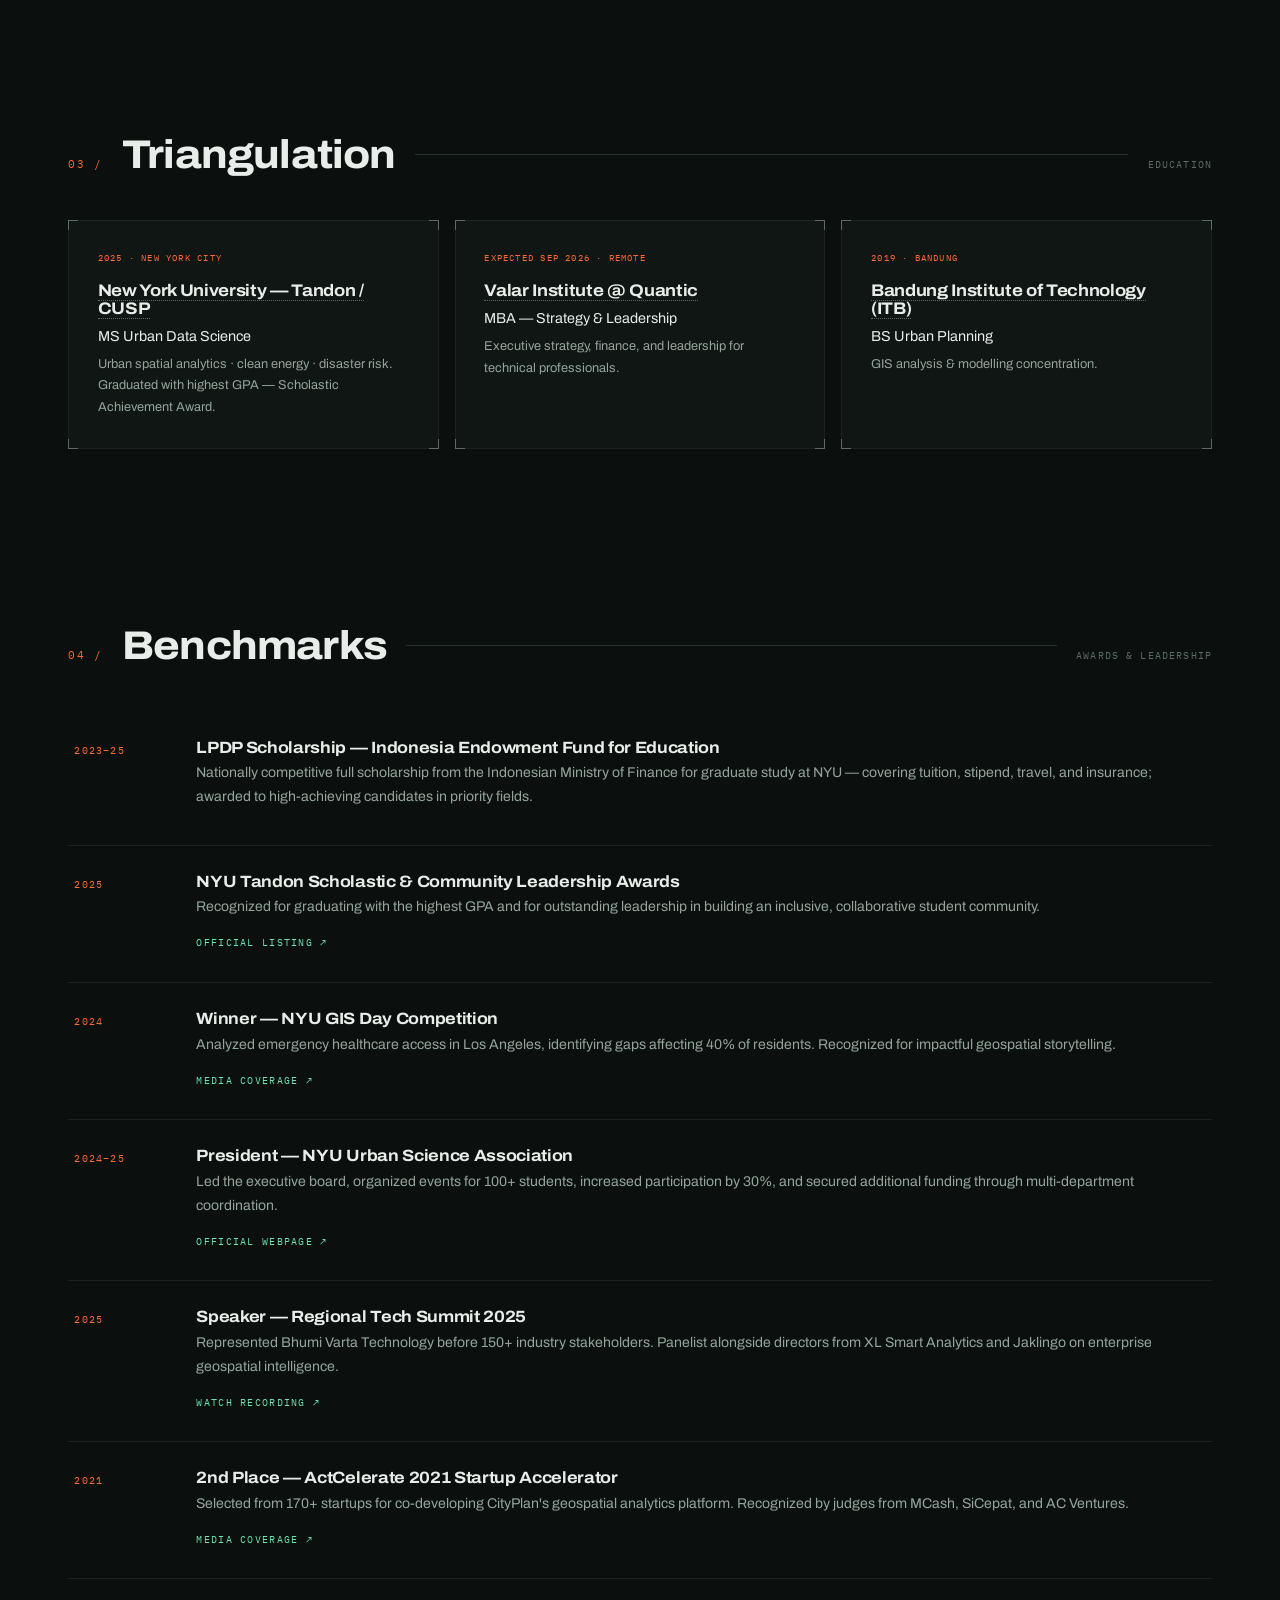
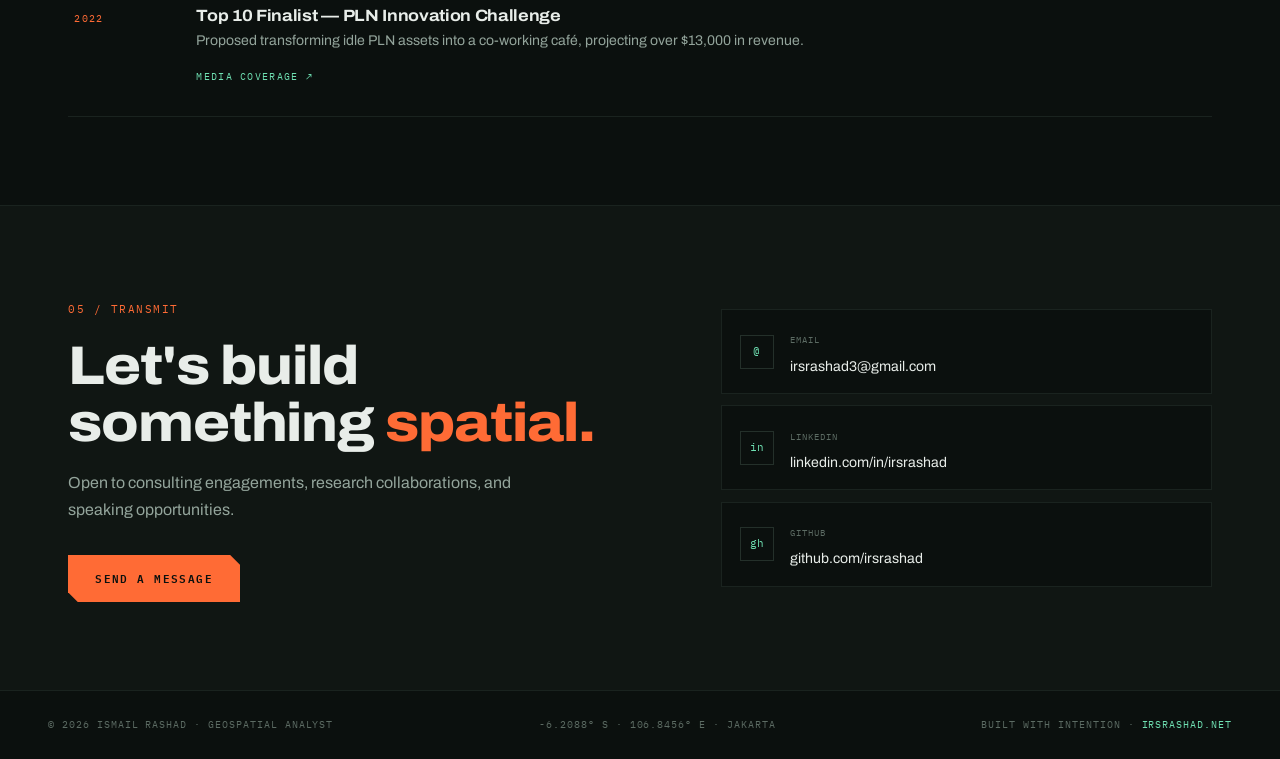
==== commit b6162c8a: "Link organization names to their official pages on About Co-Authored-By: Claude Sonnet 5 <noreply@an" ====
--- a/about.html
+++ b/about.html
@@ -32,6 +32,8 @@
     .xp-item:last-child { border-bottom: 0; }
     .xp-period { font-family: var(--font-mono); font-size: 0.6rem; letter-spacing: 0.12em; color: var(--survey); text-transform: uppercase; margin-bottom: 0.5rem; }
     .xp-org { font-family: var(--font-mono); font-size: 0.68rem; color: var(--mist); letter-spacing: 0.05em; }
+    .org-link { color: inherit; text-decoration: none; border-bottom: 1px dotted var(--faint); transition: color 0.2s, border-color 0.2s; }
+    .org-link:hover { color: var(--mint); border-color: var(--mint); }
     .xp-loc { font-family: var(--font-mono); font-size: 0.56rem; color: var(--faint); margin-top: 0.3rem; letter-spacing: 0.08em; }
     .xp-role { font-size: 1.15rem; font-weight: 700; font-family: var(--font-display); margin-bottom: 0.7rem; }
     .xp-desc { font-size: 0.93rem; color: var(--mist); margin-bottom: 1rem; }
@@ -163,7 +165,7 @@
       </div>
       <div>
         <div class="xp-item current reveal">
-          <div><div class="xp-period">Jan 2025 — Present</div><div class="xp-org">GoTo Group (Gojek)</div><div class="xp-loc">JAKARTA, ID</div></div>
+          <div><div class="xp-period">Jan 2025 — Present</div><div class="xp-org"><a class="org-link" href="https://www.gojek.io/blog/cartography-team-helps-go-places" target="_blank" rel="noopener">GoTo Group (Gojek)</a></div><div class="xp-loc">JAKARTA, ID</div></div>
           <div>
             <div class="xp-role">Geospatial Analyst</div>
             <div class="xp-desc">Design and analyze experiments to evaluate routing and cartography improvements, conducting deep geospatial and exploratory analysis in SQL, R, and Python. Build self-serve data products — dashboards and metric tables — partnering with data scientists, product engineers, and PMs to deploy and scale solutions for routing systems.</div>
@@ -179,7 +181,7 @@
           </div>
         </div>
         <div class="xp-item reveal">
-          <div><div class="xp-period">Jun — Dec 2025</div><div class="xp-org">Bhumi Varta Technology</div><div class="xp-loc">JAKARTA, ID</div></div>
+          <div><div class="xp-period">Jun — Dec 2025</div><div class="xp-org"><a class="org-link" href="https://bvarta.com/" target="_blank" rel="noopener">Bhumi Varta Technology</a></div><div class="xp-loc">JAKARTA, ID</div></div>
           <div>
             <div class="xp-role">Senior Business Analyst — Solutioning & Pre-Sales</div>
             <div class="xp-desc">Led geospatial solutioning engagements for clients across Japan and Southeast Asia — solar site selection, FMCG, smart cities, retail, and climate resilience. Owned requirement gathering, proposals, cost estimation, and stakeholder presentations. Speaker at Regional Tech Summit 2025 (150+ attendees).</div>
@@ -203,7 +205,7 @@
           </div>
         </div>
         <div class="xp-item reveal">
-          <div><div class="xp-period">May 2021 — Jun 2023</div><div class="xp-org">CityPlan Indonesia</div><div class="xp-loc">BANDUNG, ID</div></div>
+          <div><div class="xp-period">May 2021 — Jun 2023</div><div class="xp-org"><a class="org-link" href="https://cityplan.id/" target="_blank" rel="noopener">CityPlan Indonesia</a></div><div class="xp-loc">BANDUNG, ID</div></div>
           <div>
             <div class="xp-role">GIS Data Analyst</div>
             <div class="xp-desc">Standardized nationwide POI data across 10+ categories and built geospatial pipelines and dashboards. Improved same-day healthcare delivery ~20% across 11,000+ service points and accelerated market expansion by 80%, saving $10K+ in survey costs. Co-developed an analytics platform — 2nd place, ActCelerate 2021.</div>
@@ -222,19 +224,19 @@
       <div class="edu-grid">
         <div class="xcard edu-card reveal"><span class="xtick"></span>
           <span class="yr">2025 · NEW YORK CITY</span>
-          <h3>New York University — Tandon / CUSP</h3>
+          <h3><a class="org-link" href="https://engineering.nyu.edu/academics/programs/urban-data-science-ms" target="_blank" rel="noopener">New York University — Tandon / CUSP</a></h3>
           <div class="deg">MS Urban Data Science</div>
           <div class="note">Urban spatial analytics · clean energy · disaster risk. Graduated with highest GPA — Scholastic Achievement Award.</div>
         </div>
         <div class="xcard edu-card reveal d1"><span class="xtick"></span>
           <span class="yr">EXPECTED SEP 2026 · REMOTE</span>
-          <h3>Valar Institute @ Quantic</h3>
+          <h3><a class="org-link" href="https://valar.quantic.edu/mba/" target="_blank" rel="noopener">Valar Institute @ Quantic</a></h3>
           <div class="deg">MBA — Strategy & Leadership</div>
           <div class="note">Executive strategy, finance, and leadership for technical professionals.</div>
         </div>
         <div class="xcard edu-card reveal d2"><span class="xtick"></span>
           <span class="yr">2019 · BANDUNG</span>
-          <h3>Bandung Institute of Technology (ITB)</h3>
+          <h3><a class="org-link" href="https://itb.ac.id/undergraduate-program-in-urban-and-regional-planning" target="_blank" rel="noopener">Bandung Institute of Technology (ITB)</a></h3>
           <div class="deg">BS Urban Planning</div>
           <div class="note">GIS analysis & modelling concentration.</div>
         </div>
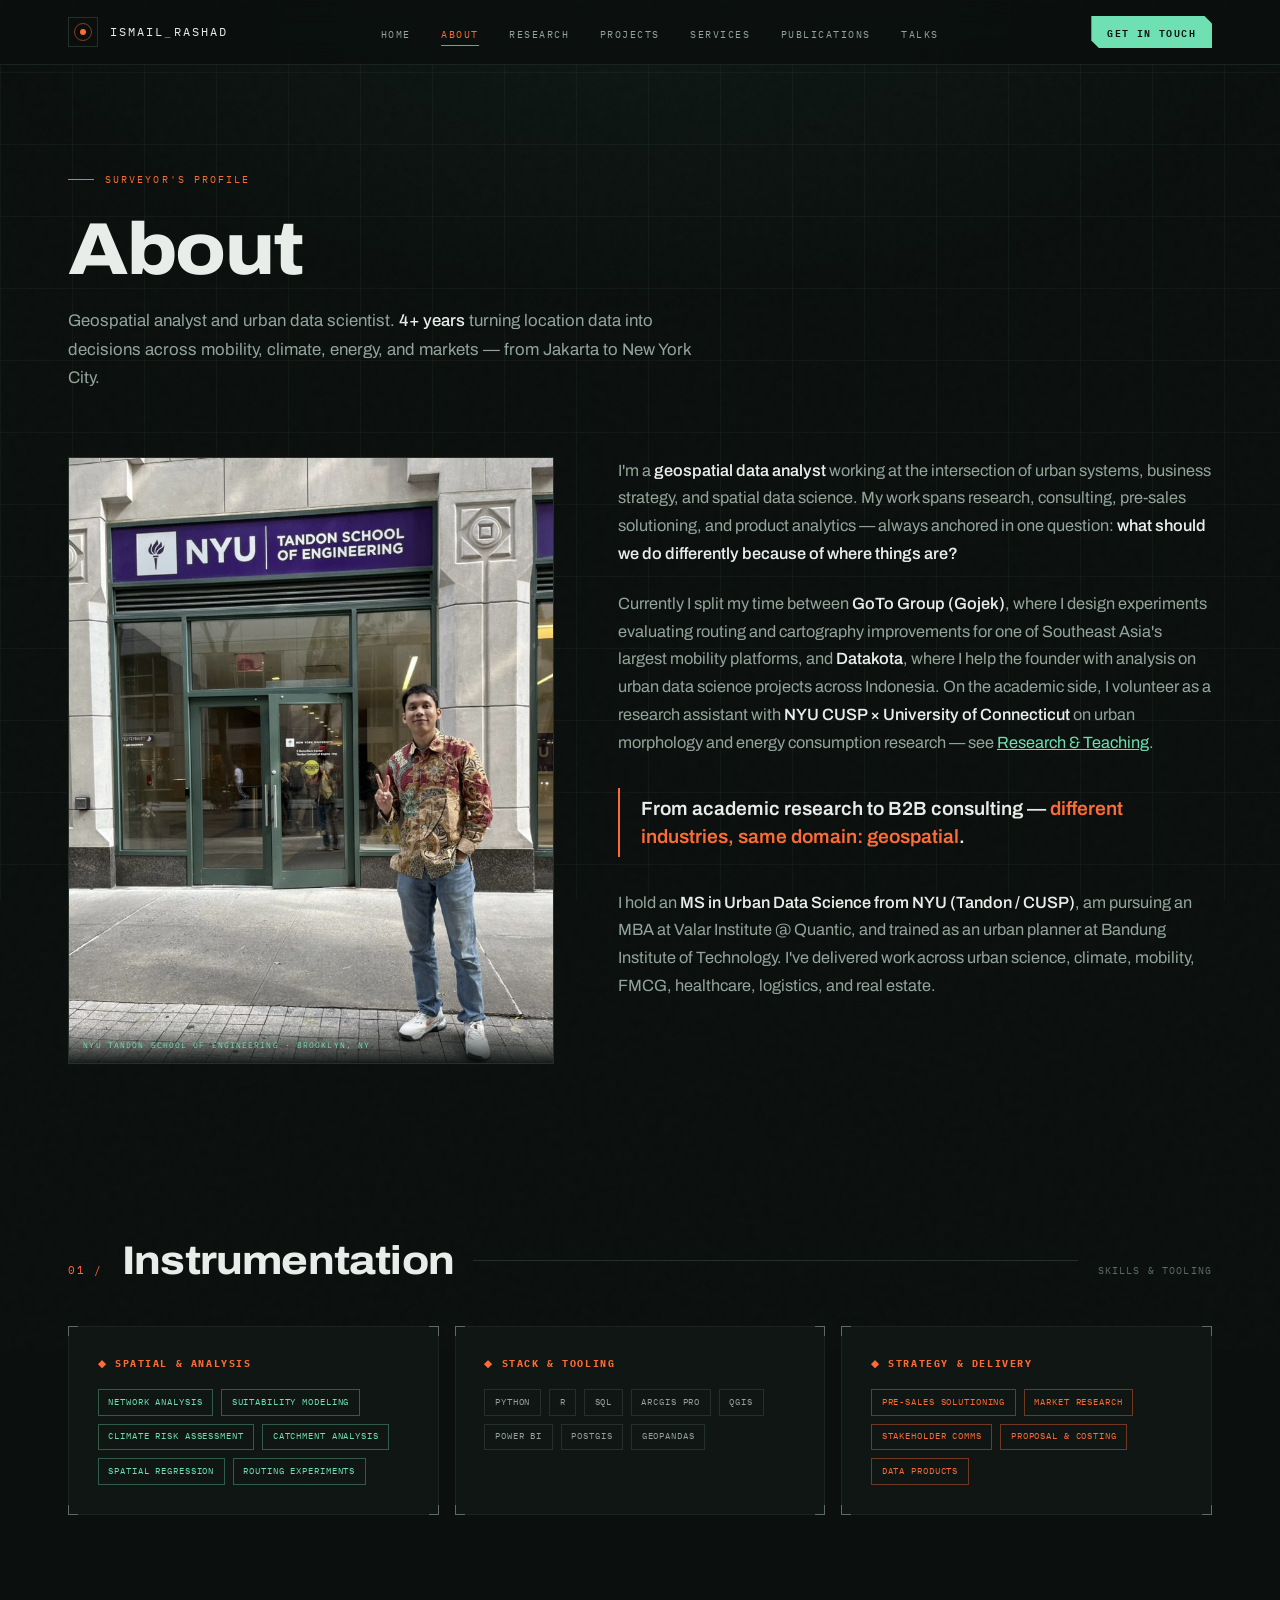
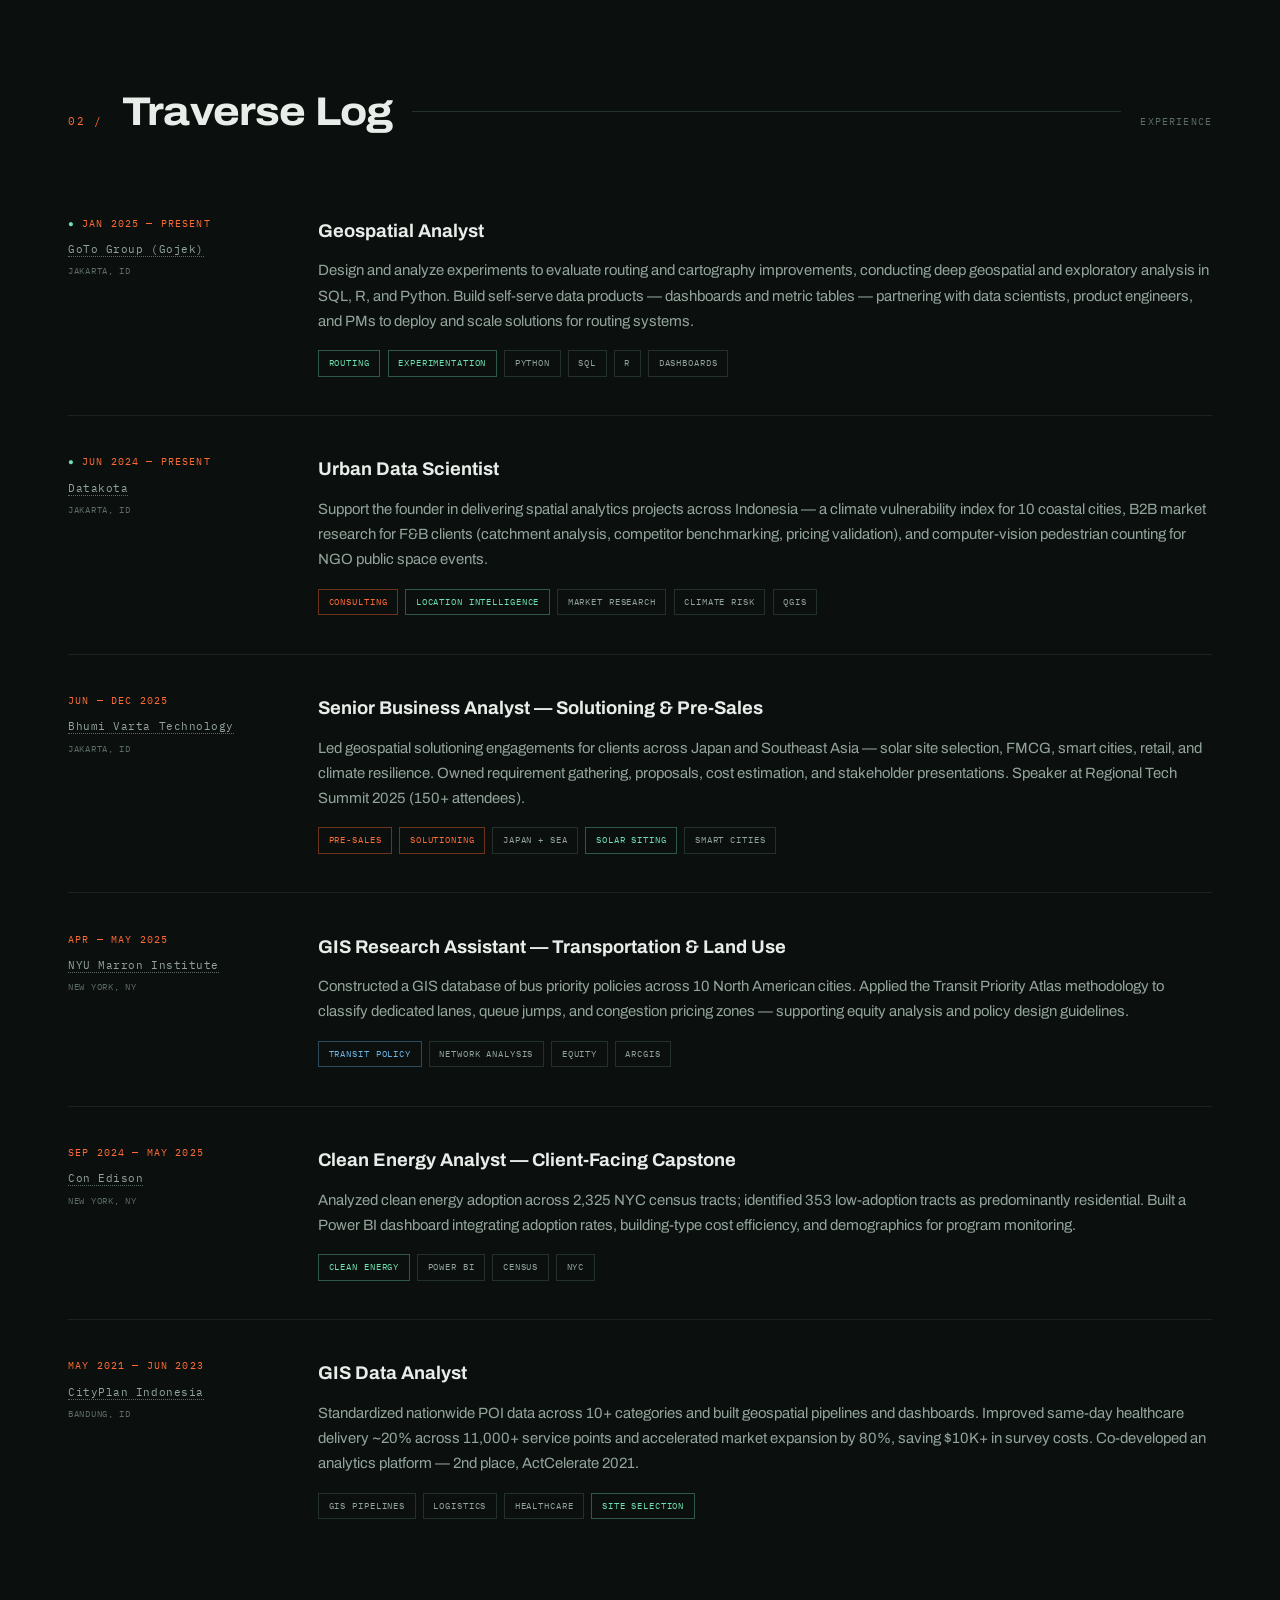
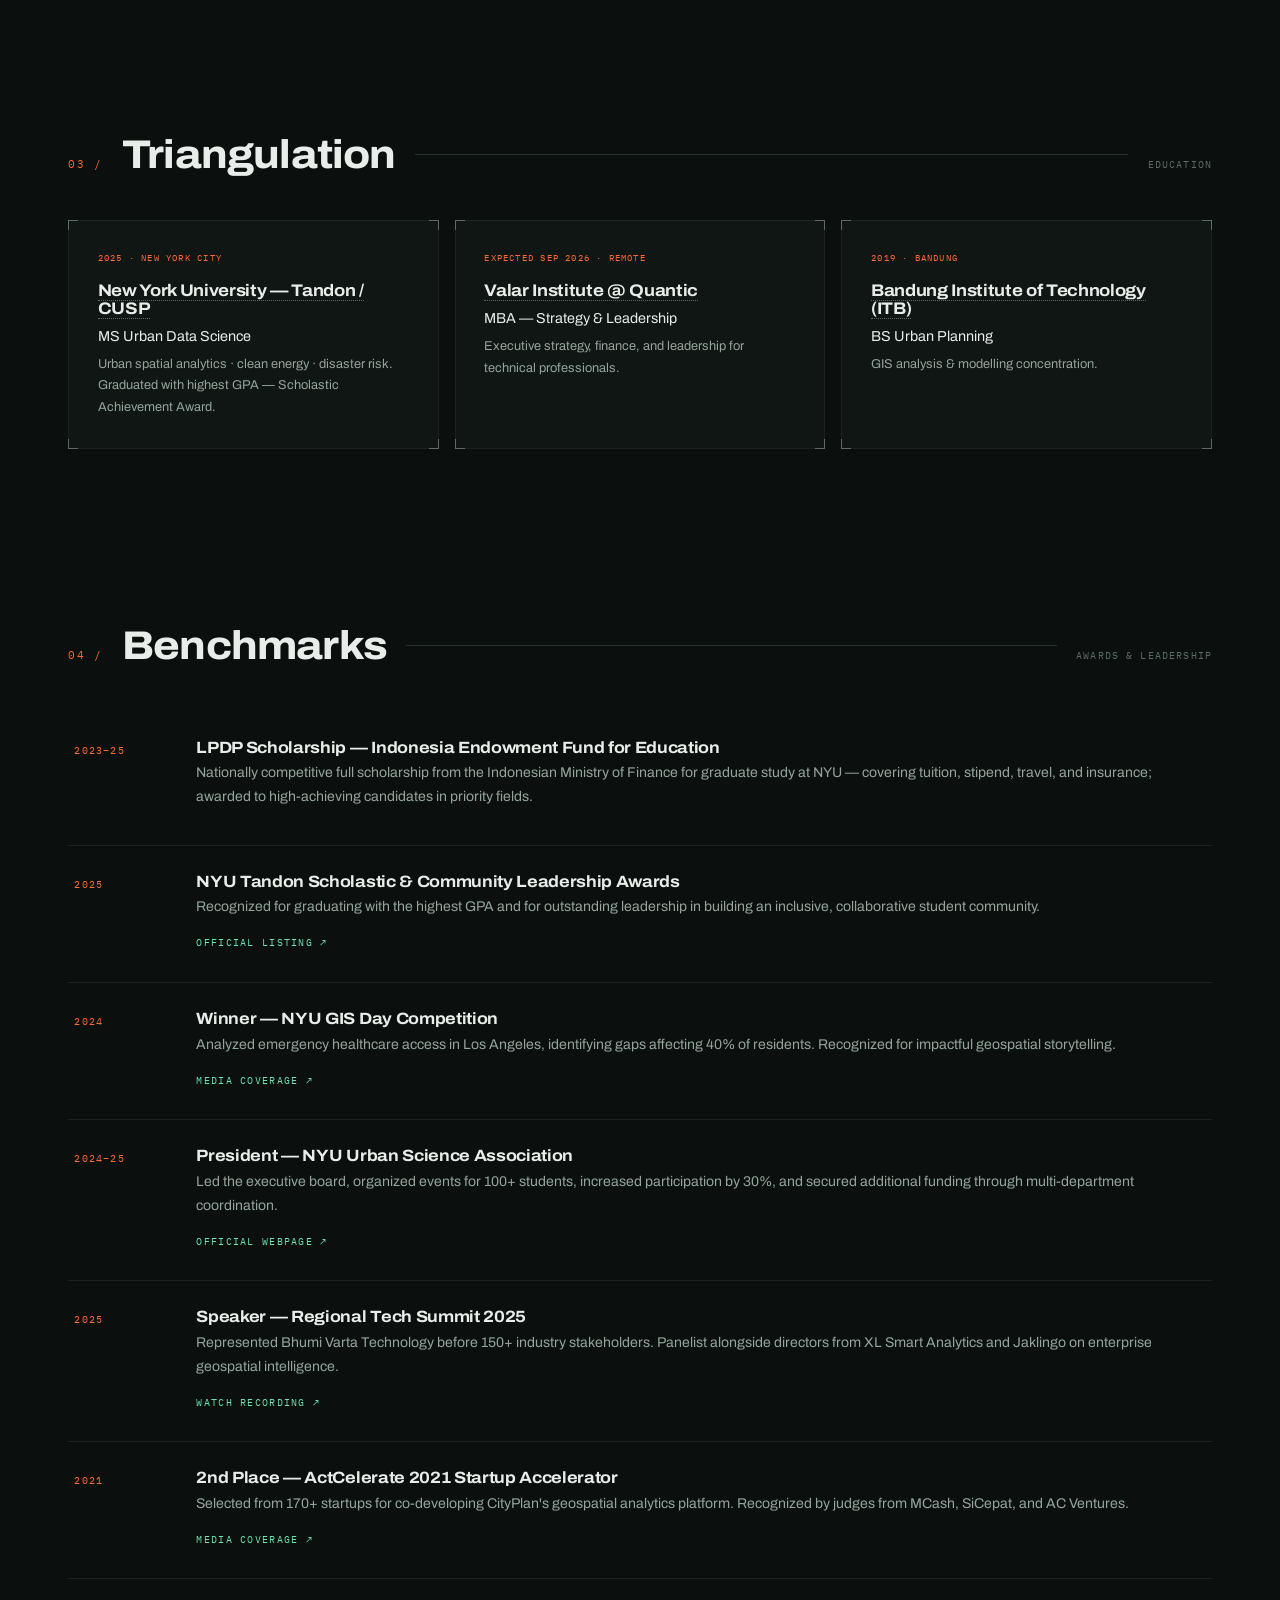
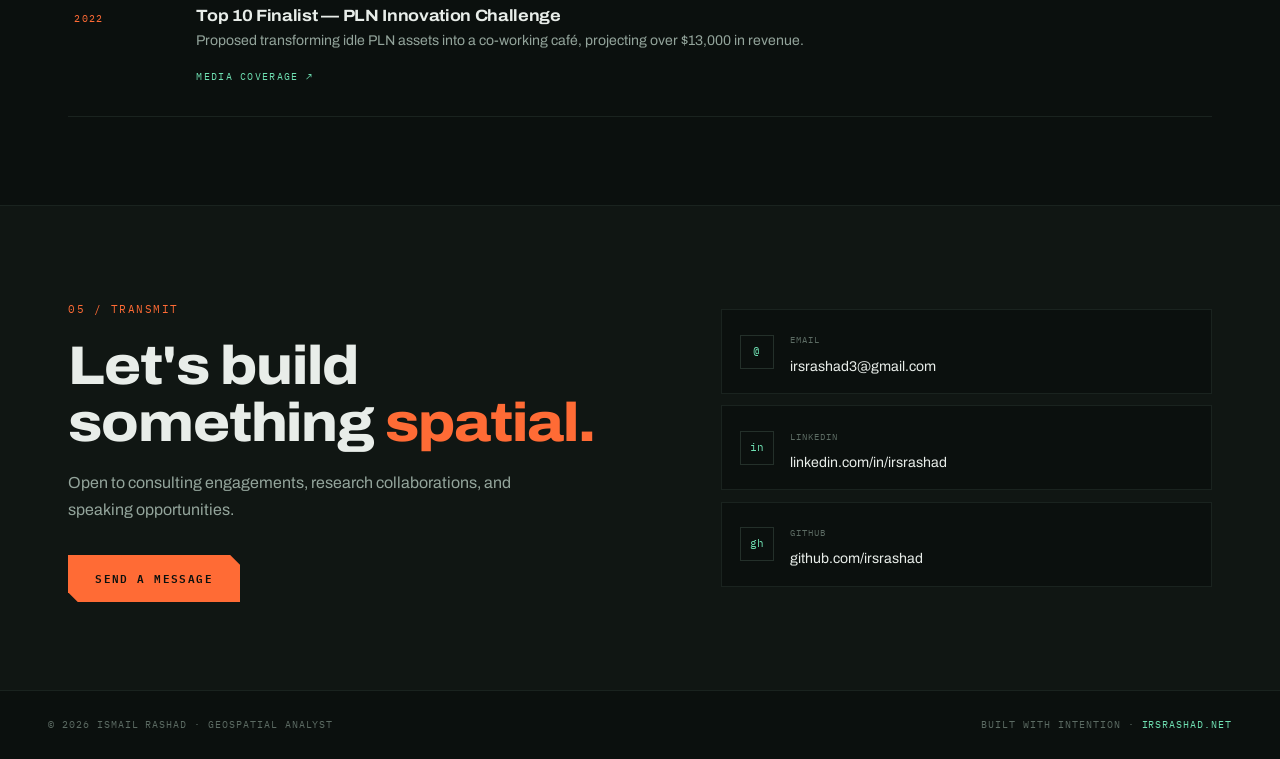
==== commit bbbfcd3a: "Link remaining roles: Con Edison, NYU Marron Institute, Datakota Co-Authored-By: Claude Sonnet 5 <no" ====
--- a/about.html
+++ b/about.html
@@ -173,7 +173,7 @@
           </div>
         </div>
         <div class="xp-item current reveal">
-          <div><div class="xp-period">Jun 2024 — Present</div><div class="xp-org">Datakota</div><div class="xp-loc">JAKARTA, ID</div></div>
+          <div><div class="xp-period">Jun 2024 — Present</div><div class="xp-org"><a class="org-link" href="https://www.instagram.com/datakota.lab/" target="_blank" rel="noopener">Datakota</a></div><div class="xp-loc">JAKARTA, ID</div></div>
           <div>
             <div class="xp-role">Urban Data Scientist</div>
             <div class="xp-desc">Support the founder in delivering spatial analytics projects across Indonesia — a climate vulnerability index for 10 coastal cities, B2B market research for F&B clients (catchment analysis, competitor benchmarking, pricing validation), and computer-vision pedestrian counting for NGO public space events.</div>
@@ -189,7 +189,7 @@
           </div>
         </div>
         <div class="xp-item reveal">
-          <div><div class="xp-period">Apr — May 2025</div><div class="xp-org">NYU Marron Institute</div><div class="xp-loc">NEW YORK, NY</div></div>
+          <div><div class="xp-period">Apr — May 2025</div><div class="xp-org"><a class="org-link" href="https://marroninstitute.nyu.edu/" target="_blank" rel="noopener">NYU Marron Institute</a></div><div class="xp-loc">NEW YORK, NY</div></div>
           <div>
             <div class="xp-role">GIS Research Assistant — Transportation & Land Use</div>
             <div class="xp-desc">Constructed a GIS database of bus priority policies across 10 North American cities. Applied the Transit Priority Atlas methodology to classify dedicated lanes, queue jumps, and congestion pricing zones — supporting equity analysis and policy design guidelines.</div>
@@ -197,7 +197,7 @@
           </div>
         </div>
         <div class="xp-item reveal">
-          <div><div class="xp-period">Sep 2024 — May 2025</div><div class="xp-org">Con Edison</div><div class="xp-loc">NEW YORK, NY</div></div>
+          <div><div class="xp-period">Sep 2024 — May 2025</div><div class="xp-org"><a class="org-link" href="https://www.coned.com/en" target="_blank" rel="noopener">Con Edison</a></div><div class="xp-loc">NEW YORK, NY</div></div>
           <div>
             <div class="xp-role">Clean Energy Analyst — Client-Facing Capstone</div>
             <div class="xp-desc">Analyzed clean energy adoption across 2,325 NYC census tracts; identified 353 low-adoption tracts as predominantly residential. Built a Power BI dashboard integrating adoption rates, building-type cost efficiency, and demographics for program monitoring.</div>
